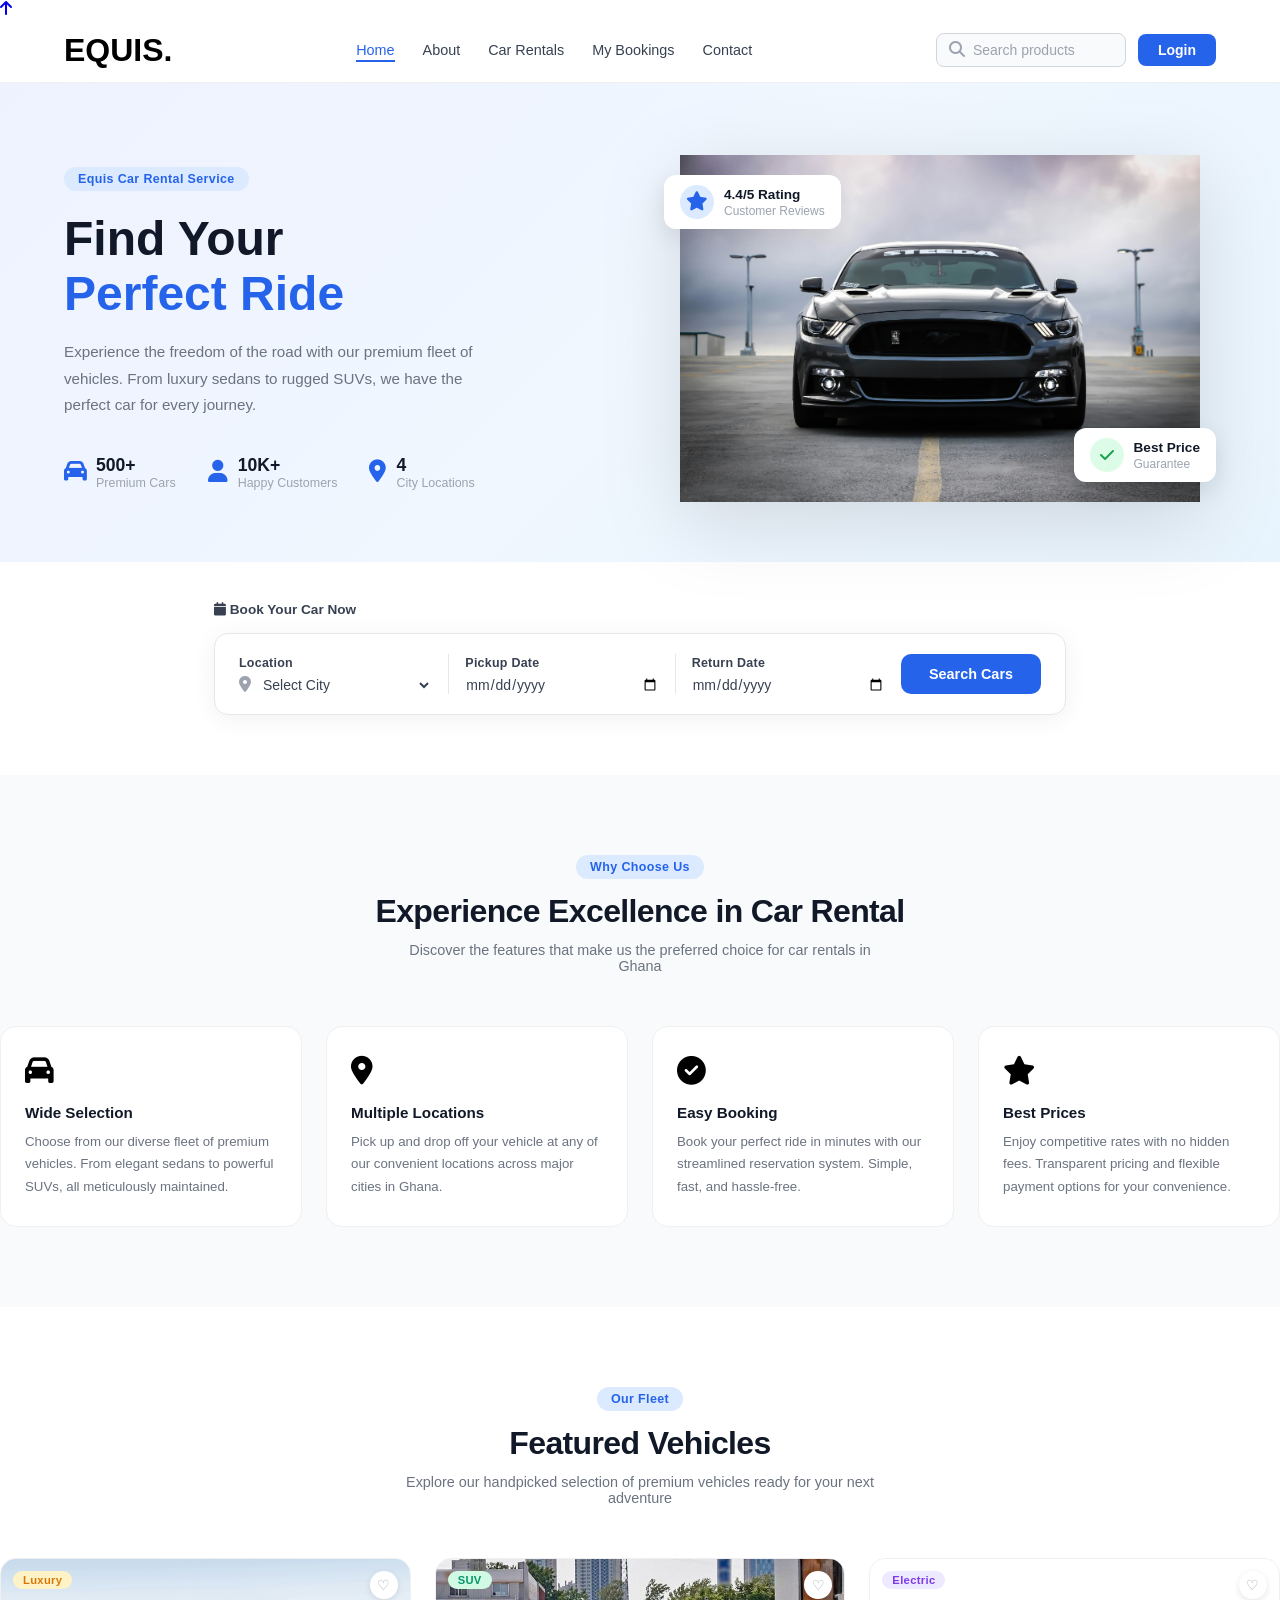
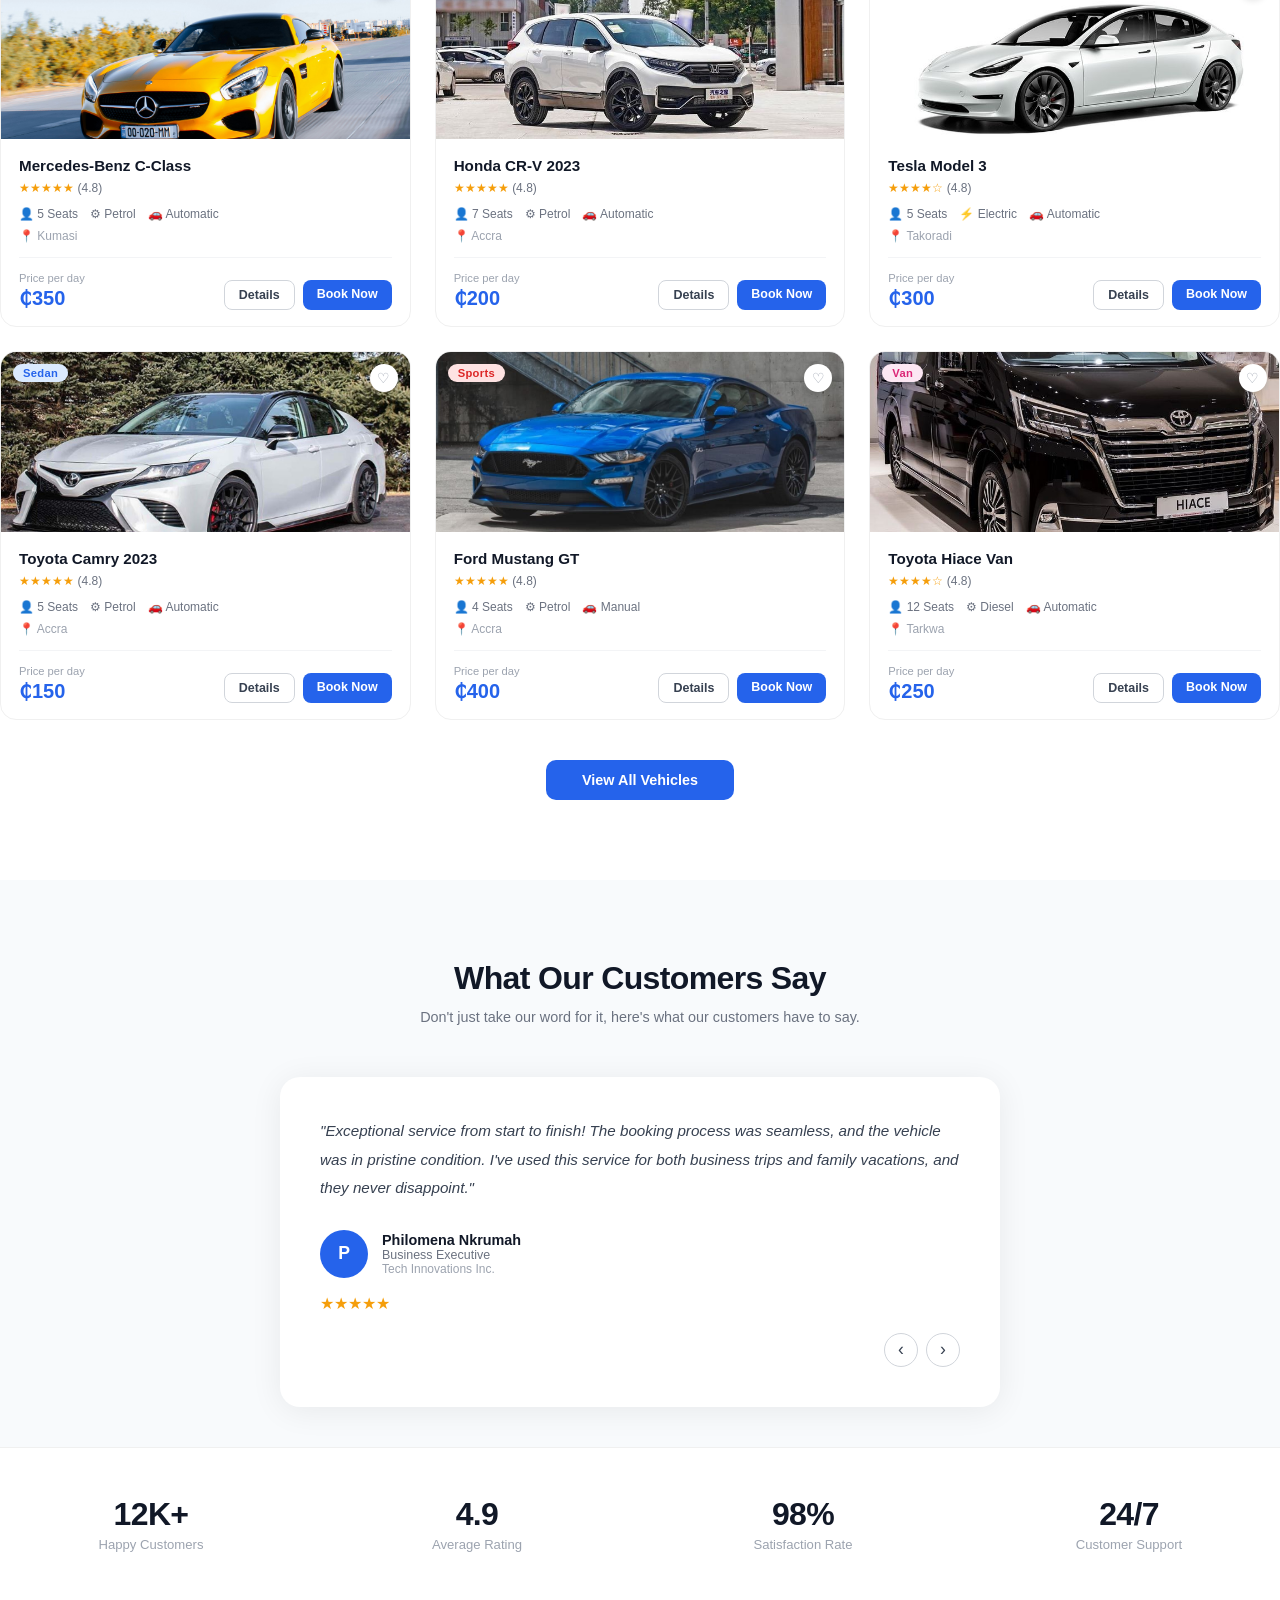
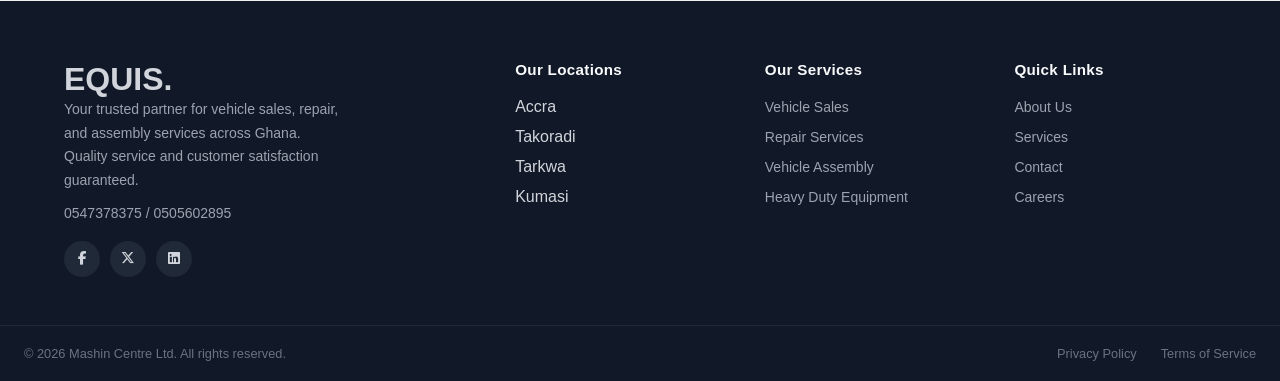
==== index.html @ eef2d934 "added some files" ====
<!doctype html>

<html lang="en">
  <head>
    <meta charset="UTF-8" />

    <meta name="viewport" content="width=device-width, initial-scale=1.0" />

    <title>EQUIS</title>

    <link rel="stylesheet" href="css/style.css" />
     <link rel="stylesheet" href="https://cdnjs.cloudflare.com/ajax/libs/font-awesome/6.5.0/css/all.min.css"/>
  </head>
  <body id="top">
     
    <div class="top-arrow">
        <a href="#top"><i class="fa-solid fa-arrow-up"></i></a>
    </div>

   <!---------Header----------------->
<header>
  <div class="container">
    <div class="navbar">

      <div class="logo">
        <h1>EQUIS.</h1>
      </div>

      <nav>
        <ul>
          <li><a href="index.html" class="active">Home</a></li>
          <li><a href="about.html">About</a></li>
          <li><a href="rentals.html">Car Rentals</a></li>
          <li><a href="booking.html">My Bookings</a></li>
          <li><a href="contact.html">Contact</a></li>
        </ul>
      </nav>

      <div class="header-actions">
        <div class="search-box">
          <span class="search-icon"><i class="fa-solid fa-magnifying-glass"></i></span>
          <input type="text" placeholder="Search products" />
        </div>
        <a href="#" class="btn-login">Login</a>
      </div>

    </div>
  </div>
</header>
<!-----------------End of header--------------------->

<!---------Main ----------------->
<main>
  <section class="hero">
    <div class="hero-container">

      
      <div class="hero-content">

        <span class="hero-label">Equis Car Rental Service</span>

        <h1 class="hero-title">
          Find Your <br />
          <span class="hero-title-blue">Perfect Ride</span>
        </h1>

        <p class="hero-desc">
          Experience the freedom of the road with our premium fleet of
          vehicles. From luxury sedans to rugged SUVs, we have the perfect
          car for every journey.
        </p>

        
        <div class="hero-stats">
          <div class="stat-item">
            <span class="stat-icon"><i class="fa-solid fa-car"></i></span>
            <div>
              <p class="stat-number">500+</p>
              <p class="stat-label">Premium Cars</p>
            </div>
          </div>
          <div class="stat-item">
            <span class="stat-icon"><i class="fa-solid fa-user"></i></span>
            <div>
              <p class="stat-number">10K+</p>
              <p class="stat-label">Happy Customers</p>
            </div>
          </div>
          <div class="stat-item">
            <span class="stat-icon"><i class="fa-solid fa-location-dot"></i></span>
            <div>
              <p class="stat-number">4</p>
              <p class="stat-label">City Locations</p>
            </div>
          </div>
        </div>

      </div>

      
      <div class="hero-image-wrap">

        <div class="hero-badge badge-rating">
          <span class="badge-star"><i class="fa-solid fa-star"></i></span>
          <div>
            <p class="badge-title">4.4/5 Rating</p>
            <p class="badge-sub">Customer Reviews</p>
          </div>
        </div>

        <img src="images/joey-banks-YApiWyp0lqo-unsplash.jpg" alt="Premium Rental Car" class="hero-car-img" />

        <div class="hero-badge badge-price">
          <span class="badge-check"><i class="fa-solid fa-check"></i></span>
          <div>
            <p class="badge-title">Best Price</p>
            <p class="badge-sub">Guarantee</p>
          </div>
        </div>

      </div>

    </div>
  </section>

  
  <section class="booking-section">
    <div class="booking-container">
      <p class="booking-label"><i class="fa-solid fa-calendar"></i> Book Your Car Now</p>
      <div class="booking-form">

        <div class="form-group">
          <label for="location">Location</label>
          <div class="input-wrap">
            <span class="input-icon"><i class="fa-solid fa-location-dot"></i></span>
            <select id="location">
              <option value="">Select City</option>
              <option value="accra">Accra</option>
              <option value="kumasi">Kumasi</option>
              <option value="takoradi">Takoradi</option>
              <option value="tarkwa">Tarkwa</option>
            </select>
          </div>
        </div>

        <div class="form-divider"></div>

        <div class="form-group">
          <label for="pickup">Pickup Date</label>
          <div class="input-wrap">
            <input type="date" id="pickup" />
          </div>
        </div>

        <div class="form-divider"></div>

        <div class="form-group">
          <label for="return">Return Date</label>
          <div class="input-wrap">
            <input type="date" id="return" />
          </div>
        </div>

        <button class="btn-search">Search Cars</button>

      </div>
    </div>
  </section>
</main>
<!---------End of Main Section----------------->


    <!--------- WHY CHOOSE US ----------->
    <section class="features-section">
      <div class="container">
        <div class="section-header">
          <span class="section-tag">Why Choose Us</span>
          <h2>Experience Excellence in <span class="blue">Car Rental</span></h2>
          <p>Discover the features that make us the preferred choice for car rentals in Ghana</p>
        </div>
 
        <div class="features-grid">
          <div class="feature-card">
            <div class="feature-icon"><i class="fa-solid fa-car"></i></div>
            <h4>Wide Selection</h4>
            <p>Choose from our diverse fleet of premium vehicles. From elegant sedans to powerful SUVs, all meticulously maintained.</p>
          </div>
          <div class="feature-card">
            <div class="feature-icon"><i class="fa-solid fa-location-dot"></i></div>
            <h4>Multiple Locations</h4>
            <p>Pick up and drop off your vehicle at any of our convenient locations across major cities in Ghana.</p>
          </div>
          <div class="feature-card">
            <div class="feature-icon"><i class="fa-solid fa-circle-check"></i></div>
            <h4>Easy Booking</h4>
            <p>Book your perfect ride in minutes with our streamlined reservation system. Simple, fast, and hassle-free.</p>
          </div>
          <div class="feature-card">
            <div class="feature-icon"><i class="fa-solid fa-star"></i></div>
            <h4>Best Prices</h4>
            <p>Enjoy competitive rates with no hidden fees. Transparent pricing and flexible payment options for your convenience.</p>
          </div>
        </div>
      </div>
    </section>
 
    <!-- ======= FEATURED VEHICLES ======= -->
    <section class="vehicles-section">
      <div class="container">
        <div class="section-header">
          <span class="section-tag">Our Fleet</span>
          <h2>Featured <span class="blue">Vehicles</span></h2>
          <p>Explore our handpicked selection of premium vehicles ready for your next adventure</p>
        </div>
 
        <div class="vehicles-grid">
 
          
          <div class="vehicle-card">
            <div class="vehicle-img-wrap">
              <span class="v-tag luxury">Luxury</span>
              <span class="v-fav">&#9825;</span>
              <img src="images/car1.jpg" alt="Mercedes-Benz C-Class" />
            </div>
            <div class="vehicle-info">
              <h4>Mercedes-Benz C-Class</h4>
              <div class="v-rating">&#9733;&#9733;&#9733;&#9733;&#9733; <span>(4.8)</span></div>
              <div class="v-specs">
                <span>&#128100; 5 Seats</span>
                <span>&#9881; Petrol</span>
                <span>&#128663; Automatic</span>
              </div>
              <p class="v-location">&#128205; Kumasi</p>
              <div class="v-footer">
                <div>
                  <p class="v-price-label">Price per day</p>
                  <p class="v-price">&#8373;350</p>
                </div>
                <div class="v-actions">
                  <a href="#" class="btn-details">Details</a>
                  <a href="#" class="btn-book">Book Now</a>
                </div>
              </div>
            </div>
          </div>
 
          
          <div class="vehicle-card">
            <div class="vehicle-img-wrap">
              <span class="v-tag suv">SUV</span>
              <span class="v-fav">&#9825;</span>
              <img src="images/car5.jpg" alt="Honda CR-V 2023" />
            </div>
            <div class="vehicle-info">
              <h4>Honda CR-V 2023</h4>
              <div class="v-rating">&#9733;&#9733;&#9733;&#9733;&#9733; <span>(4.8)</span></div>
              <div class="v-specs">
                <span>&#128100; 7 Seats</span>
                <span>&#9881; Petrol</span>
                <span>&#128663; Automatic</span>
              </div>
              <p class="v-location">&#128205; Accra</p>
              <div class="v-footer">
                <div>
                  <p class="v-price-label">Price per day</p>
                  <p class="v-price">&#8373;200</p>
                </div>
                <div class="v-actions">
                  <a href="#" class="btn-details">Details</a>
                  <a href="#" class="btn-book">Book Now</a>
                </div>
              </div>
            </div>
          </div>
 
          
          <div class="vehicle-card">
            <div class="vehicle-img-wrap">
              <span class="v-tag electric">Electric</span>
              <span class="v-fav">&#9825;</span>
              <img src="images/car6.jpg" alt="Tesla Model 3" />
            </div>
            <div class="vehicle-info">
              <h4>Tesla Model 3</h4>
              <div class="v-rating">&#9733;&#9733;&#9733;&#9733;&#9734; <span>(4.8)</span></div>
              <div class="v-specs">
                <span>&#128100; 5 Seats</span>
                <span>&#9889; Electric</span>
                <span>&#128663; Automatic</span>
              </div>
              <p class="v-location">&#128205; Takoradi</p>
              <div class="v-footer">
                <div>
                  <p class="v-price-label">Price per day</p>
                  <p class="v-price">&#8373;300</p>
                </div>
                <div class="v-actions">
                  <a href="#" class="btn-details">Details</a>
                  <a href="#" class="btn-book">Book Now</a>
                </div>
              </div>
            </div>
          </div>
 
          
          <div class="vehicle-card">
            <div class="vehicle-img-wrap">
              <span class="v-tag sedan">Sedan</span>
              <span class="v-fav">&#9825;</span>
              <img src="images/car7.jpg" alt="Toyota Camry 2023" />
            </div>
            <div class="vehicle-info">
              <h4>Toyota Camry 2023</h4>
              <div class="v-rating">&#9733;&#9733;&#9733;&#9733;&#9733; <span>(4.8)</span></div>
              <div class="v-specs">
                <span>&#128100; 5 Seats</span>
                <span>&#9881; Petrol</span>
                <span>&#128663; Automatic</span>
              </div>
              <p class="v-location">&#128205; Accra</p>
              <div class="v-footer">
                <div>
                  <p class="v-price-label">Price per day</p>
                  <p class="v-price">&#8373;150</p>
                </div>
                <div class="v-actions">
                  <a href="#" class="btn-details">Details</a>
                  <a href="#" class="btn-book">Book Now</a>
                </div>
              </div>
            </div>
          </div>
 
          
          <div class="vehicle-card">
            <div class="vehicle-img-wrap">
              <span class="v-tag sports">Sports</span>
              <span class="v-fav">&#9825;</span>
              <img src="images/car8.jpg" alt="Ford Mustang GT" />
            </div>
            <div class="vehicle-info">
              <h4>Ford Mustang GT</h4>
              <div class="v-rating">&#9733;&#9733;&#9733;&#9733;&#9733; <span>(4.8)</span></div>
              <div class="v-specs">
                <span>&#128100; 4 Seats</span>
                <span>&#9881; Petrol</span>
                <span>&#128663; Manual</span>
              </div>
              <p class="v-location">&#128205; Accra</p>
              <div class="v-footer">
                <div>
                  <p class="v-price-label">Price per day</p>
                  <p class="v-price">&#8373;400</p>
                </div>
                <div class="v-actions">
                  <a href="#" class="btn-details">Details</a>
                  <a href="#" class="btn-book">Book Now</a>
                </div>
              </div>
            </div>
          </div>
 
          
          <div class="vehicle-card">
            <div class="vehicle-img-wrap">
              <span class="v-tag van">Van</span>
              <span class="v-fav">&#9825;</span>
              <img src="images/car9.jpg" alt="Toyota Hiace Van" />
            </div>
            <div class="vehicle-info">
              <h4>Toyota Hiace Van</h4>
              <div class="v-rating">&#9733;&#9733;&#9733;&#9733;&#9734; <span>(4.8)</span></div>
              <div class="v-specs">
                <span>&#128100; 12 Seats</span>
                <span>&#9881; Diesel</span>
                <span>&#128663; Automatic</span>
              </div>
              <p class="v-location">&#128205; Tarkwa</p>
              <div class="v-footer">
                <div>
                  <p class="v-price-label">Price per day</p>
                  <p class="v-price">&#8373;250</p>
                </div>
                <div class="v-actions">
                  <a href="#" class="btn-details">Details</a>
                  <a href="#" class="btn-book">Book Now</a>
                </div>
              </div>
            </div>
          </div>
 
        </div>
 
        <div class="view-all-wrap">
          <a href="#" class="btn-view-all">View All Vehicles</a>
        </div>
      </div>
    </section>
 
    <!-- ======= TESTIMONIALS ======= -->
    <section class="testimonials-section">
      <div class="container">
        <div class="section-header">
          <h2>What Our Customers Say</h2>
          <p>Don't just take our word for it, here's what our customers have to say.</p>
        </div>
 
        <div class="testimonial-card">
          <p class="testimonial-text">
            "Exceptional service from start to finish! The booking process was seamless, and
            the vehicle was in pristine condition. I've used this service for both business trips
            and family vacations, and they never disappoint."
          </p>
          <div class="testimonial-author">
            <div class="author-avatar">P</div>
            <div>
              <p class="author-name">Philomena Nkrumah</p>
              <p class="author-role">Business Executive</p>
              <p class="author-company">Tech Innovations Inc.</p>
            </div>
          </div>
          <div class="testimonial-stars">&#9733;&#9733;&#9733;&#9733;&#9733;</div>
          <div class="testimonial-nav">
            <button class="nav-btn">&lsaquo;</button>
            <button class="nav-btn">&rsaquo;</button>
          </div>
        </div>
      </div>
    </section>
 
    <!-- ======= STATS BAR ======= -->
    <section class="stats-bar">
      <div class="container">
        <div class="stats-grid">
          <div class="stats-item">
            <p class="stats-num">12K+</p>
            <p class="stats-lbl">Happy Customers</p>
          </div>
          <div class="stats-item">
            <p class="stats-num">4.9</p>
            <p class="stats-lbl">Average Rating</p>
          </div>
          <div class="stats-item">
            <p class="stats-num">98%</p>
            <p class="stats-lbl">Satisfaction Rate</p>
          </div>
          <div class="stats-item">
            <p class="stats-num">24/7</p>
            <p class="stats-lbl">Customer Support</p>
          </div>
        </div>
      </div>
    </section>

 <!---------Footer----------------->
    <footer>
      <div class="footer-container">

        <div class="footer-brand">
          <div class="footer-logo">
            <h1>EQUIS.</h1>
          </div>
          <p class="footer-desc">
            Your trusted partner for vehicle sales, repair, and assembly services across Ghana. Quality service and customer satisfaction guaranteed.
          </p>
          <p class="footer-phone">0547378375 / 0505602895</p>
          <div class="footer-socials">
            <a href="www.facebook.com" class="social-link"><i class="fa-brands fa-facebook-f"></i></a>
            <a href="www.twitter.com" class="social-link"><i class="fa-brands fa-x-twitter"></i></a>
            <a href="www.LinkedIn.com" class="social-link"><i class="fa-brands fa-linkedin"></i></a>
          </div>
        </div>

        <div class="footer-col">
          <h4>Our Locations</h4>
          <ul>
            <li>Accra</li>
            <li>Takoradi</li>
            <li>Tarkwa</li>
            <li>Kumasi</li>
          </ul>
        </div>

        <div class="footer-col">
          <h4>Our Services</h4>
          <ul>
            <li><a href="#">Vehicle Sales</a></li>
            <li><a href="#">Repair Services</a></li>
            <li><a href="#">Vehicle Assembly</a></li>
            <li><a href="#">Heavy Duty Equipment</a></li>
          </ul>
        </div>

        <div class="footer-col">
          <h4>Quick Links</h4>
          <ul>
            <li><a href="about.html">About Us</a></li>
            <li><a href="booking.html">Services</a></li>
            <li><a href="contact.html">Contact</a></li>
            <li><a href="about.html">Careers</a></li>
          </ul>
        </div>

      </div>

      <div class="footer-bottom">
        <p>&copy; 2026 Mashin Centre Ltd. All rights reserved.</p>
        <div class="footer-bottom-links">
          <a href="#">Privacy Policy</a>
          <a href="#">Terms of Service</a>
        </div>
      </div>
    </footer>
    <!---------End of Footer----------------->

    <script src="js/script.js"></script>
  </body>
</html>
---- css/style.css ----
@import url('https://fonts.googleapis.com/css2?family=Arvo:ital,wght@0,400;0,700;1,400;1,700&family=Inter:ital,opsz,wght@0,14..32,100..900;1,14..32,100..900&family=Montserrat:ital,wght@0,100..900;1,100..900&family=Poppins:ital,wght@0,100;0,200;0,300;0,400;0,500;0,600;0,700;0,800;0,900;1,100;1,200;1,300;1,400;1,500;1,600;1,700;1,800;1,900&display=swap');



*{
    margin: 0;
    padding:0;
    box-sizing: border-box;
    text-decoration:none;
    font-family: sans-serif;
}
/* ---- HEADER ----- */
header {
  background-color: #ffffff;
  border-bottom: 1px solid #f0f0f0;
  position: sticky;
  top: 0;
  z-index: 1000;
}

header .container {
  max-width: 1200px;
  margin: 0 auto;
  padding: 0 24px;
}

.navbar {
  display: flex;
  align-items: center;
  justify-content: space-between;
  height: 64px;
  gap: 32px;
}

.logo-img {
  height: 40px;
  width: auto;
  display: block;
}


nav ul {
  list-style: none;
  display: flex;
  align-items: center;
  gap: 28px;
  margin: 0;
  padding: 0;
}

nav ul li a {
  text-decoration: none;
  color: #374151;
  font-size: 0.9rem;
  font-weight: 500;
  transition: color 0.2s ease;
  white-space: nowrap;
}

nav ul li a:hover {
  color: #2563eb;
}

nav ul li a.active {
  color: #2563eb;
  border-bottom: 2px solid #2563eb;
  padding-bottom: 2px;
}


.header-actions {
  display: flex;
  align-items: center;
  gap: 12px;
  flex-shrink: 0;
}


.search-box {
  display: flex;
  align-items: center;
  gap: 8px;
  border: 1px solid #d1d5db;
  border-radius: 8px;
  padding: 7px 12px;
  background: #f9fafb;
  color: #9ca3af;
}

.search-box input {
  border: none;
  outline: none;
  background: transparent;
  font-size: 0.875rem;
  color: #374151;
  width: 140px;
}

.search-box input::placeholder {
  color: #9ca3af;
}


.btn-login {
  background-color: #2563eb;
  color: #ffffff;
  text-decoration: none;
  padding: 8px 20px;
  border-radius: 8px;
  font-size: 0.875rem;
  font-weight: 600;
  transition: background-color 0.2s ease;
  white-space: nowrap;
}

.btn-login:hover {
  background-color: #1d4ed8;
}
/* ----------MAIN STYLES-------- */



.hero {
  background: linear-gradient(135deg, #eef2ff 0%, #f0f7ff 50%, #e8f4fd 100%);
  padding: 72px 0 60px;
}

.hero-container {
  max-width: 1200px;
  margin: 0 auto;
  padding: 0 24px;
  display: grid;
  grid-template-columns: 1fr 1fr;
  align-items: center;
  gap: 48px;
}


.hero-label {
  display: inline-block;
  background-color: #dbeafe;
  color: #2563eb;
  font-size: 0.78rem;
  font-weight: 600;
  padding: 5px 14px;
  border-radius: 20px;
  margin-bottom: 20px;
  letter-spacing: 0.03em;
}

.hero-title {
  font-size: 3rem;
  font-weight: 800;
  color: #111827;
  line-height: 1.15;
  margin-bottom: 18px;
}

.hero-title-blue {
  color: #2563eb;
}

.hero-desc {
  font-size: 0.95rem;
  color: #6b7280;
  line-height: 1.75;
  max-width: 420px;
  margin-bottom: 36px;
}


.hero-stats {
  display: flex;
  gap: 32px;
  flex-wrap: wrap;
}

.stat-item {
  display: flex;
  align-items: center;
  gap: 10px;
}

.stat-icon {
  font-size: 1.4rem;
  color: #2563eb;
}

.stat-number {
  font-size: 1.1rem;
  font-weight: 700;
  color: #111827;
  line-height: 1.2;
}

.stat-label {
  font-size: 0.78rem;
  color: #9ca3af;
}


.hero-image-wrap {
  position: relative;
  display: flex;
  align-items: center;
  justify-content: center;
}

.hero-car-img {
  width: 100%;
  max-width: 520px;
  object-fit: contain;
  position: relative;
  z-index: 1;
  filter: drop-shadow(0 20px 40px rgba(0, 0, 0, 0.12));
}


.hero-badge {
  position: absolute;
  background: #ffffff;
  border-radius: 12px;
  padding: 10px 16px;
  display: flex;
  align-items: center;
  gap: 10px;
  box-shadow: 0 8px 24px rgba(0, 0, 0, 0.1);
  z-index: 2;
}

.badge-rating {
  top: 20px;
  left: 0;
}

.badge-price {
  bottom: 20px;
  right: 0;
}

.badge-star {
  font-size: 1.2rem;
  color: #2563eb;
  background: #dbeafe;
  width: 34px;
  height: 34px;
  border-radius: 50%;
  display: flex;
  align-items: center;
  justify-content: center;
}

.badge-check {
  font-size: 1rem;
  color: #16a34a;
  background: #dcfce7;
  width: 34px;
  height: 34px;
  border-radius: 50%;
  display: flex;
  align-items: center;
  justify-content: center;
  font-weight: 700;
}

.badge-title {
  font-size: 0.85rem;
  font-weight: 700;
  color: #111827;
  line-height: 1.3;
}

.badge-sub {
  font-size: 0.75rem;
  color: #9ca3af;
}

/* ===========================
   BOOKING FORM SECTION
   =========================== */

.booking-section {
  background: #ffffff;
  padding: 0 0 60px;
}

.booking-container {
  max-width: 900px;
  margin: 0 auto;
  padding: 0 24px;
}

.booking-label {
  font-size: 0.85rem;
  font-weight: 600;
  color: #374151;
  margin-bottom: 16px;
  padding-top: 40px;
}

.booking-form {
  display: flex;
  align-items: flex-end;
  gap: 0;
  background: #ffffff;
  border: 1px solid #e5e7eb;
  border-radius: 14px;
  padding: 20px 24px;
  box-shadow: 0 4px 24px rgba(0, 0, 0, 0.06);
  flex-wrap: wrap;
}

.form-group {
  flex: 1;
  min-width: 160px;
  display: flex;
  flex-direction: column;
  gap: 6px;
}

.form-group label {
  font-size: 0.78rem;
  font-weight: 600;
  color: #374151;
  letter-spacing: 0.02em;
}

.input-wrap {
  display: flex;
  align-items: center;
  gap: 8px;
}

.input-icon {
  font-size: 1rem;
  color: #9ca3af;
}

.input-wrap select,
.input-wrap input[type="date"] {
  border: none;
  outline: none;
  font-size: 0.875rem;
  color: #374151;
  background: transparent;
  width: 100%;
  cursor: pointer;
}

.input-wrap select option {
  color: #374151;
}


.form-divider {
  width: 1px;
  height: 40px;
  background-color: #e5e7eb;
  margin: 0 16px;
  align-self: center;
}


.btn-search {
  background-color: #2563eb;
  color: #ffffff;
  border: none;
  padding: 12px 28px;
  border-radius: 10px;
  font-size: 0.9rem;
  font-weight: 600;
  cursor: pointer;
  white-space: nowrap;
  margin-left: 16px;
  transition: background-color 0.2s ease, transform 0.1s ease;
}

.btn-search:hover {
  background-color: #1d4ed8;
  transform: translateY(-1px);
}

.btn-search:active {
  transform: translateY(0);
}

 
/* ===========================
   WHY CHOOSE US / FEATURES
   =========================== */
.features-section {
  background: #f8fafc;
  padding: 80px 0;
}
 
.section-header {
  text-align: center;
  margin-bottom: 52px;
}
 
.section-tag {
  display: inline-block;
  background: #dbeafe;
  color: #2563eb;
  font-size: 0.78rem;
  font-weight: 600;
  padding: 5px 14px;
  border-radius: 20px;
  margin-bottom: 14px;
  letter-spacing: 0.03em;
}
 
.section-header h2 {
  font-size: 2rem;
  font-weight: 800;
  color: #111827;
  margin-bottom: 12px;
  letter-spacing: -0.02em;
}
 
.section-header p {
  font-size: 0.9rem;
  color: #6b7280;
  max-width: 480px;
  margin: 0 auto;
}
 
.features-grid {
  display: grid;
  grid-template-columns: repeat(4, 1fr);
  gap: 24px;
}
 
.feature-card {
  background: #ffffff;
  border-radius: 16px;
  padding: 28px 24px;
  border: 1px solid #f0f0f0;
  transition: box-shadow 0.2s, transform 0.2s;
}
 
.feature-card:hover {
  box-shadow: 0 8px 32px rgba(37,99,235,0.08);
  transform: translateY(-4px);
}
 
.feature-icon {
  font-size: 1.8rem;
  margin-bottom: 16px;
}
 
.feature-card h4 {
  font-size: 0.95rem;
  font-weight: 700;
  color: #111827;
  margin-bottom: 10px;
}
 
.feature-card p {
  font-size: 0.83rem;
  color: #6b7280;
  line-height: 1.7;
}
 
/* ===========================
   FEATURED VEHICLES
   =========================== */
.vehicles-section {
  background: #ffffff;
  padding: 80px 0;
}
 
.vehicles-grid {
  display: grid;
  grid-template-columns: repeat(3, 1fr);
  gap: 24px;
  margin-bottom: 40px;
}
 
.vehicle-card {
  background: #ffffff;
  border-radius: 16px;
  border: 1px solid #f0f0f0;
  overflow: hidden;
  transition: box-shadow 0.2s, transform 0.2s;
}
 
.vehicle-card:hover {
  box-shadow: 0 12px 40px rgba(0,0,0,0.09);
  transform: translateY(-4px);
}
 
.vehicle-img-wrap {
  position: relative;
  background: #f8fafc;
  height: 180px;
  overflow: hidden;
  display: flex;
  align-items: center;
  justify-content: center;
}
 
.vehicle-img-wrap img {
  width: 100%;
  height: 100%;
  object-fit: cover;
  transition: transform 0.3s;
}
 
.vehicle-card:hover .vehicle-img-wrap img {
  transform: scale(1.05);
}
 
/* Vehicle type tags */
.v-tag {
  position: absolute;
  top: 12px;
  left: 12px;
  font-size: 0.7rem;
  font-weight: 700;
  padding: 3px 10px;
  border-radius: 20px;
  text-transform: capitalize;
  letter-spacing: 0.03em;
  z-index: 1;
}
 
.v-tag.luxury  { background: #fef3c7; color: #d97706; }
.v-tag.suv     { background: #d1fae5; color: #059669; }
.v-tag.electric{ background: #ede9fe; color: #7c3aed; }
.v-tag.sedan   { background: #dbeafe; color: #2563eb; }
.v-tag.sports  { background: #fee2e2; color: #dc2626; }
.v-tag.van     { background: #fce7f3; color: #db2777; }
 
.v-fav {
  position: absolute;
  top: 12px;
  right: 12px;
  width: 28px;
  height: 28px;
  background: #ffffff;
  border-radius: 50%;
  display: flex;
  align-items: center;
  justify-content: center;
  font-size: 0.85rem;
  color: #9ca3af;
  cursor: pointer;
  z-index: 1;
  box-shadow: 0 2px 6px rgba(0,0,0,0.1);
  transition: color 0.2s;
}
 
.v-fav:hover {
  color: #ef4444;
}
 
/* Vehicle info */
.vehicle-info {
  padding: 18px 18px 16px;
}
 
.vehicle-info h4 {
  font-size: 0.95rem;
  font-weight: 700;
  color: #111827;
  margin-bottom: 6px;
}
 
.v-rating {
  font-size: 0.78rem;
  color: #f59e0b;
  margin-bottom: 12px;
}
 
.v-rating span {
  color: #6b7280;
  font-size: 0.75rem;
}
 
.v-specs {
  display: flex;
  gap: 12px;
  flex-wrap: wrap;
  margin-bottom: 8px;
}
 
.v-specs span {
  font-size: 0.75rem;
  color: #6b7280;
}
 
.v-location {
  font-size: 0.75rem;
  color: #9ca3af;
  margin-bottom: 14px;
}
 
.v-footer {
  display: flex;
  align-items: flex-end;
  justify-content: space-between;
  border-top: 1px solid #f3f4f6;
  padding-top: 14px;
}
 
.v-price-label {
  font-size: 0.7rem;
  color: #9ca3af;
  margin-bottom: 2px;
}
 
.v-price {
  font-size: 1.25rem;
  font-weight: 800;
  color: #2563eb;
}
 
.v-actions {
  display: flex;
  gap: 8px;
}
 
.btn-details {
  padding: 7px 14px;
  border: 1.5px solid #d1d5db;
  border-radius: 8px;
  font-size: 0.78rem;
  font-weight: 600;
  color: #374151;
  background: transparent;
  transition: border-color 0.2s, color 0.2s;
  white-space: nowrap;
}
 
.btn-details:hover {
  border-color: #2563eb;
  color: #2563eb;
}
 
.btn-book {
  padding: 7px 14px;
  background: #2563eb;
  border-radius: 8px;
  font-size: 0.78rem;
  font-weight: 600;
  color: #ffffff;
  transition: background-color 0.2s;
  white-space: nowrap;
}
 
.btn-book:hover {
  background-color: #1d4ed8;
}
 
/* View All */
.view-all-wrap {
  text-align: center;
}
 
.btn-view-all {
  display: inline-block;
  background: #2563eb;
  color: #ffffff;
  padding: 12px 36px;
  border-radius: 10px;
  font-size: 0.9rem;
  font-weight: 600;
  transition: background-color 0.2s, transform 0.1s;
}
 
.btn-view-all:hover {
  background-color: #1d4ed8;
  transform: translateY(-1px);
}
 
/* ----------TESTIMONIALS--------- */
.testimonials-section {
  background: #f8fafc;
  padding: 80px 0 40px;
}
 
.testimonial-card {
  max-width: 720px;
  margin: 0 auto;
  background: #ffffff;
  border-radius: 20px;
  padding: 40px;
  box-shadow: 0 4px 32px rgba(0,0,0,0.07);
  position: relative;
}
 
.testimonial-text {
  font-size: 0.95rem;
  color: #374151;
  line-height: 1.85;
  font-style: italic;
  margin-bottom: 28px;
}
 
.testimonial-author {
  display: flex;
  align-items: center;
  gap: 14px;
  margin-bottom: 16px;
}
 
.author-avatar {
  width: 48px;
  height: 48px;
  border-radius: 50%;
  background: #2563eb;
  color: #ffffff;
  font-size: 1.1rem;
  font-weight: 700;
  display: flex;
  align-items: center;
  justify-content: center;
  flex-shrink: 0;
}
 
.author-name {
  font-size: 0.9rem;
  font-weight: 700;
  color: #111827;
}
 
.author-role {
  font-size: 0.78rem;
  color: #6b7280;
}
 
.author-company {
  font-size: 0.75rem;
  color: #9ca3af;
}
 
.testimonial-stars {
  color: #f59e0b;
  font-size: 1rem;
  margin-bottom: 20px;
}
 
.testimonial-nav {
  display: flex;
  gap: 8px;
  justify-content: flex-end;
}
 
.nav-btn {
  width: 34px;
  height: 34px;
  border-radius: 50%;
  border: 1.5px solid #d1d5db;
  background: transparent;
  font-size: 1.1rem;
  cursor: pointer;
  color: #374151;
  display: flex;
  align-items: center;
  justify-content: center;
  transition: border-color 0.2s, background 0.2s;
}
 
.nav-btn:hover {
  border-color: #2563eb;
  background: #2563eb;
  color: #ffffff;
}
 
/* ----------STATS STYLES--------- */
.stats-bar {
  background: #ffffff;
  padding: 48px 0;
  border-top: 1px solid #f0f0f0;
  border-bottom: 1px solid #f0f0f0;
}
 
.stats-grid {
  display: grid;
  grid-template-columns: repeat(4, 1fr);
  gap: 24px;
  text-align: center;
}
 
.stats-num {
  font-size: 2rem;
  font-weight: 800;
  color: #111827;
  letter-spacing: -0.02em;
  margin-bottom: 4px;
}
 
.stats-lbl {
  font-size: 0.82rem;
  color: #9ca3af;
}




/* -------------FOOTER STYLES------------ */

footer {
  background-color: #111827;
  color: #d1d5db;
  padding-top: 60px;
}


.footer-container {
  max-width: 1200px;
  margin: 0 auto;
  padding: 0 24px 48px;
  display: grid;
  grid-template-columns: 2fr 1fr 1fr 1fr;
  gap: 48px;
}

.footer-logo-img {
  height: 40px;
  width: auto;
  margin-bottom: 16px;
  /* If logo is dark, make it visible on dark bg */
  filter: brightness(0) invert(1);
}

.footer-desc {
  font-size: 0.875rem;
  line-height: 1.7;
  color: #9ca3af;
  margin-bottom: 12px;
  max-width: 280px;
}

.footer-phone {
  font-size: 0.875rem;
  color: #9ca3af;
  margin-bottom: 20px;
}


.footer-socials {
  display: flex;
  gap: 10px;
}

.social-link {
  display: inline-flex;
  align-items: center;
  justify-content: center;
  width: 36px;
  height: 36px;
  border-radius: 50%;
  background-color: #1f2937;
  color: #d1d5db;
  text-decoration: none;
  font-size: 0.85rem;
  font-weight: 600;
  transition: background-color 0.2s ease, color 0.2s ease;
}

.social-link:hover {
  background-color: #2563eb;
  color: #ffffff;
}


.footer-col h4 {
  font-size: 0.95rem;
  font-weight: 600;
  color: #f9fafb;
  margin-bottom: 20px;
  letter-spacing: 0.02em;
}

.footer-col ul {
  list-style: none;
  padding: 0;
  margin: 0;
  display: flex;
  flex-direction: column;
  gap: 12px;
}

.footer-col ul li a {
  text-decoration: none;
  color: #9ca3af;
  font-size: 0.875rem;
  transition: color 0.2s ease;
}

.footer-col ul li a:hover {
  color: #2563eb;
}


.footer-bottom {
  border-top: 1px solid #1f2937;
  max-width: 100%;
  padding: 20px 24px;
  display: flex;
  align-items: center;
  justify-content: space-between;
}

.footer-bottom p {
  font-size: 0.8rem;
  color: #6b7280;
  margin: 0;
}

.footer-bottom-links {
  display: flex;
  gap: 24px;
}

.footer-bottom-links a {
  text-decoration: none;
  color: #6b7280;
  font-size: 0.8rem;
  transition: color 0.2s ease;
}

.footer-bottom-links a:hover {
  color: #2563eb;
}
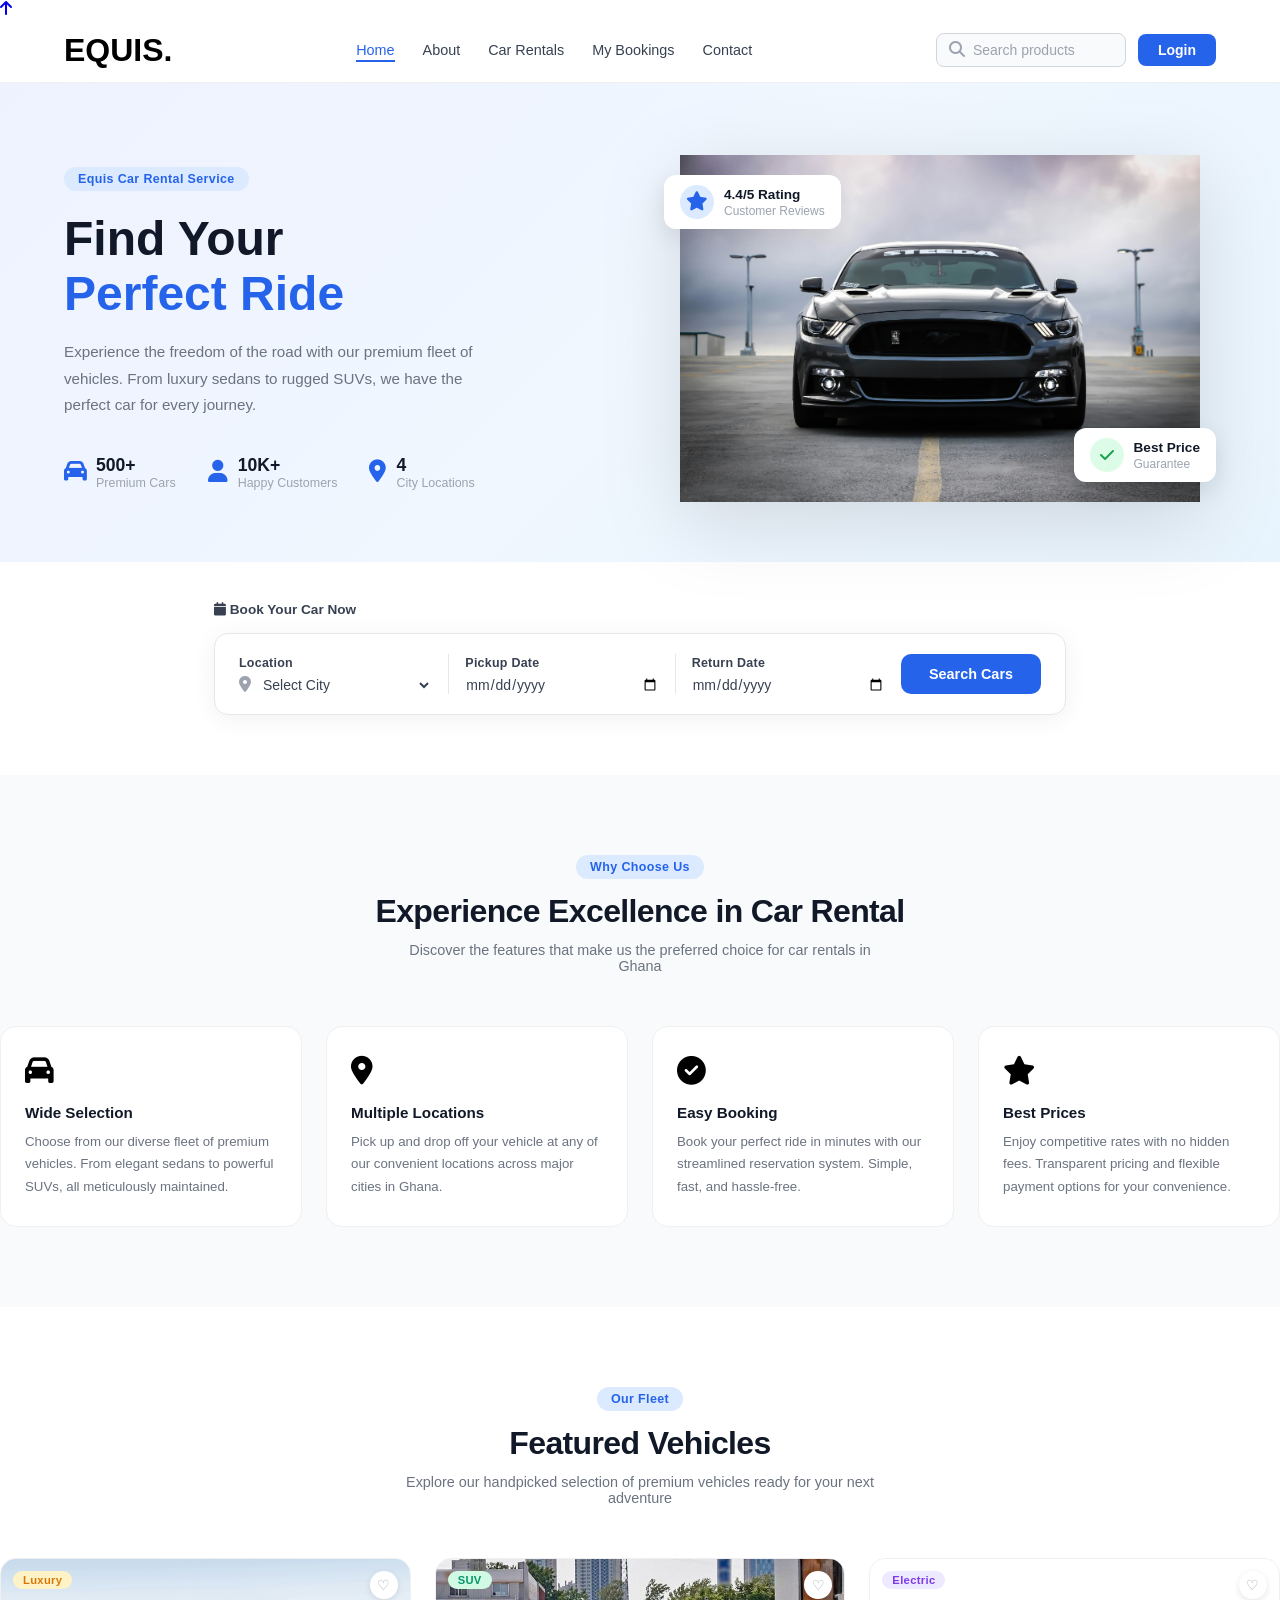
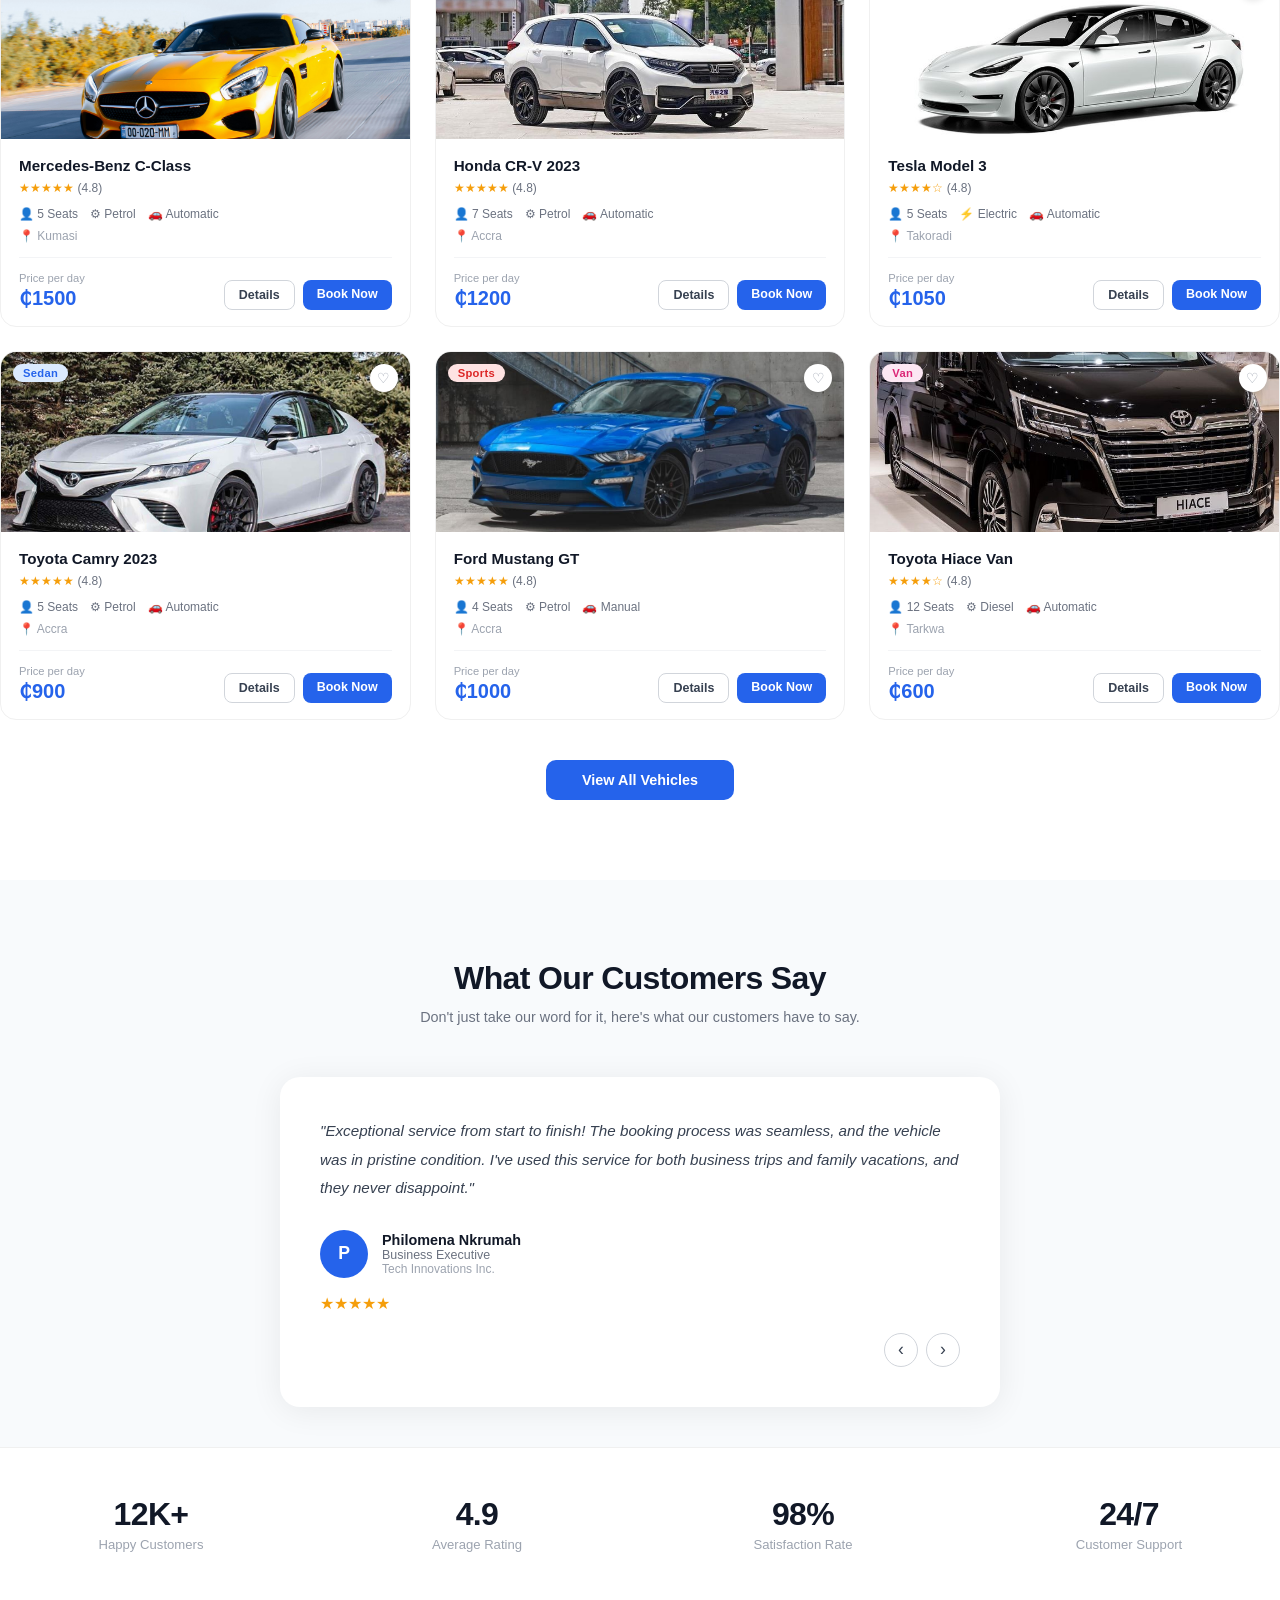
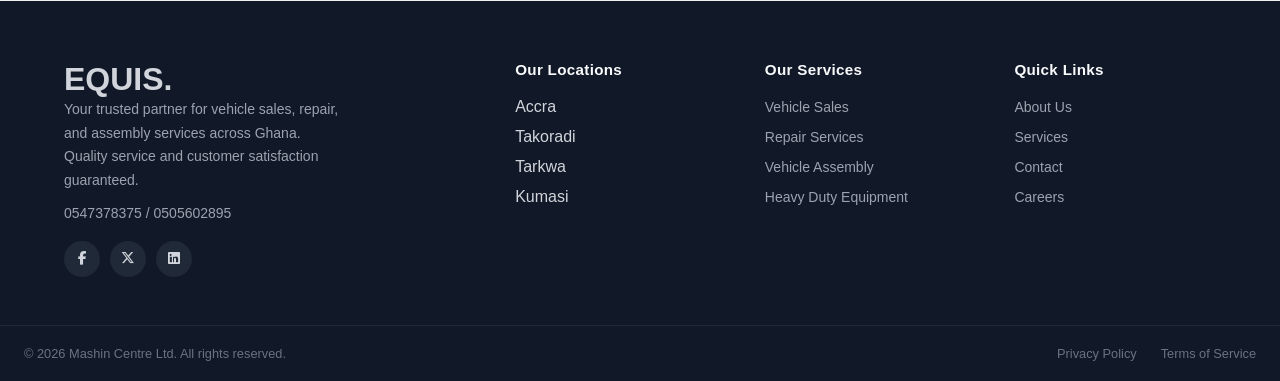
==== commit 6143b514: "added some files" ====
--- a/index.html
+++ b/index.html
@@ -204,7 +204,7 @@
       </div>
     </section>
  
-    <!-- ======= FEATURED VEHICLES ======= -->
+    <!---------FEATURED VEHICLES --------->
     <section class="vehicles-section">
       <div class="container">
         <div class="section-header">
@@ -234,7 +234,7 @@
               <div class="v-footer">
                 <div>
                   <p class="v-price-label">Price per day</p>
-                  <p class="v-price">&#8373;350</p>
+                  <p class="v-price">&#8373;1500</p>
                 </div>
                 <div class="v-actions">
                   <a href="#" class="btn-details">Details</a>
@@ -263,7 +263,7 @@
               <div class="v-footer">
                 <div>
                   <p class="v-price-label">Price per day</p>
-                  <p class="v-price">&#8373;200</p>
+                  <p class="v-price">&#8373;1200</p>
                 </div>
                 <div class="v-actions">
                   <a href="#" class="btn-details">Details</a>
@@ -292,7 +292,7 @@
               <div class="v-footer">
                 <div>
                   <p class="v-price-label">Price per day</p>
-                  <p class="v-price">&#8373;300</p>
+                  <p class="v-price">&#8373;1050</p>
                 </div>
                 <div class="v-actions">
                   <a href="#" class="btn-details">Details</a>
@@ -321,7 +321,7 @@
               <div class="v-footer">
                 <div>
                   <p class="v-price-label">Price per day</p>
-                  <p class="v-price">&#8373;150</p>
+                  <p class="v-price">&#8373;900</p>
                 </div>
                 <div class="v-actions">
                   <a href="#" class="btn-details">Details</a>
@@ -350,7 +350,7 @@
               <div class="v-footer">
                 <div>
                   <p class="v-price-label">Price per day</p>
-                  <p class="v-price">&#8373;400</p>
+                  <p class="v-price">&#8373;1000</p>
                 </div>
                 <div class="v-actions">
                   <a href="#" class="btn-details">Details</a>
@@ -379,7 +379,7 @@
               <div class="v-footer">
                 <div>
                   <p class="v-price-label">Price per day</p>
-                  <p class="v-price">&#8373;250</p>
+                  <p class="v-price">&#8373;600</p>
                 </div>
                 <div class="v-actions">
                   <a href="#" class="btn-details">Details</a>
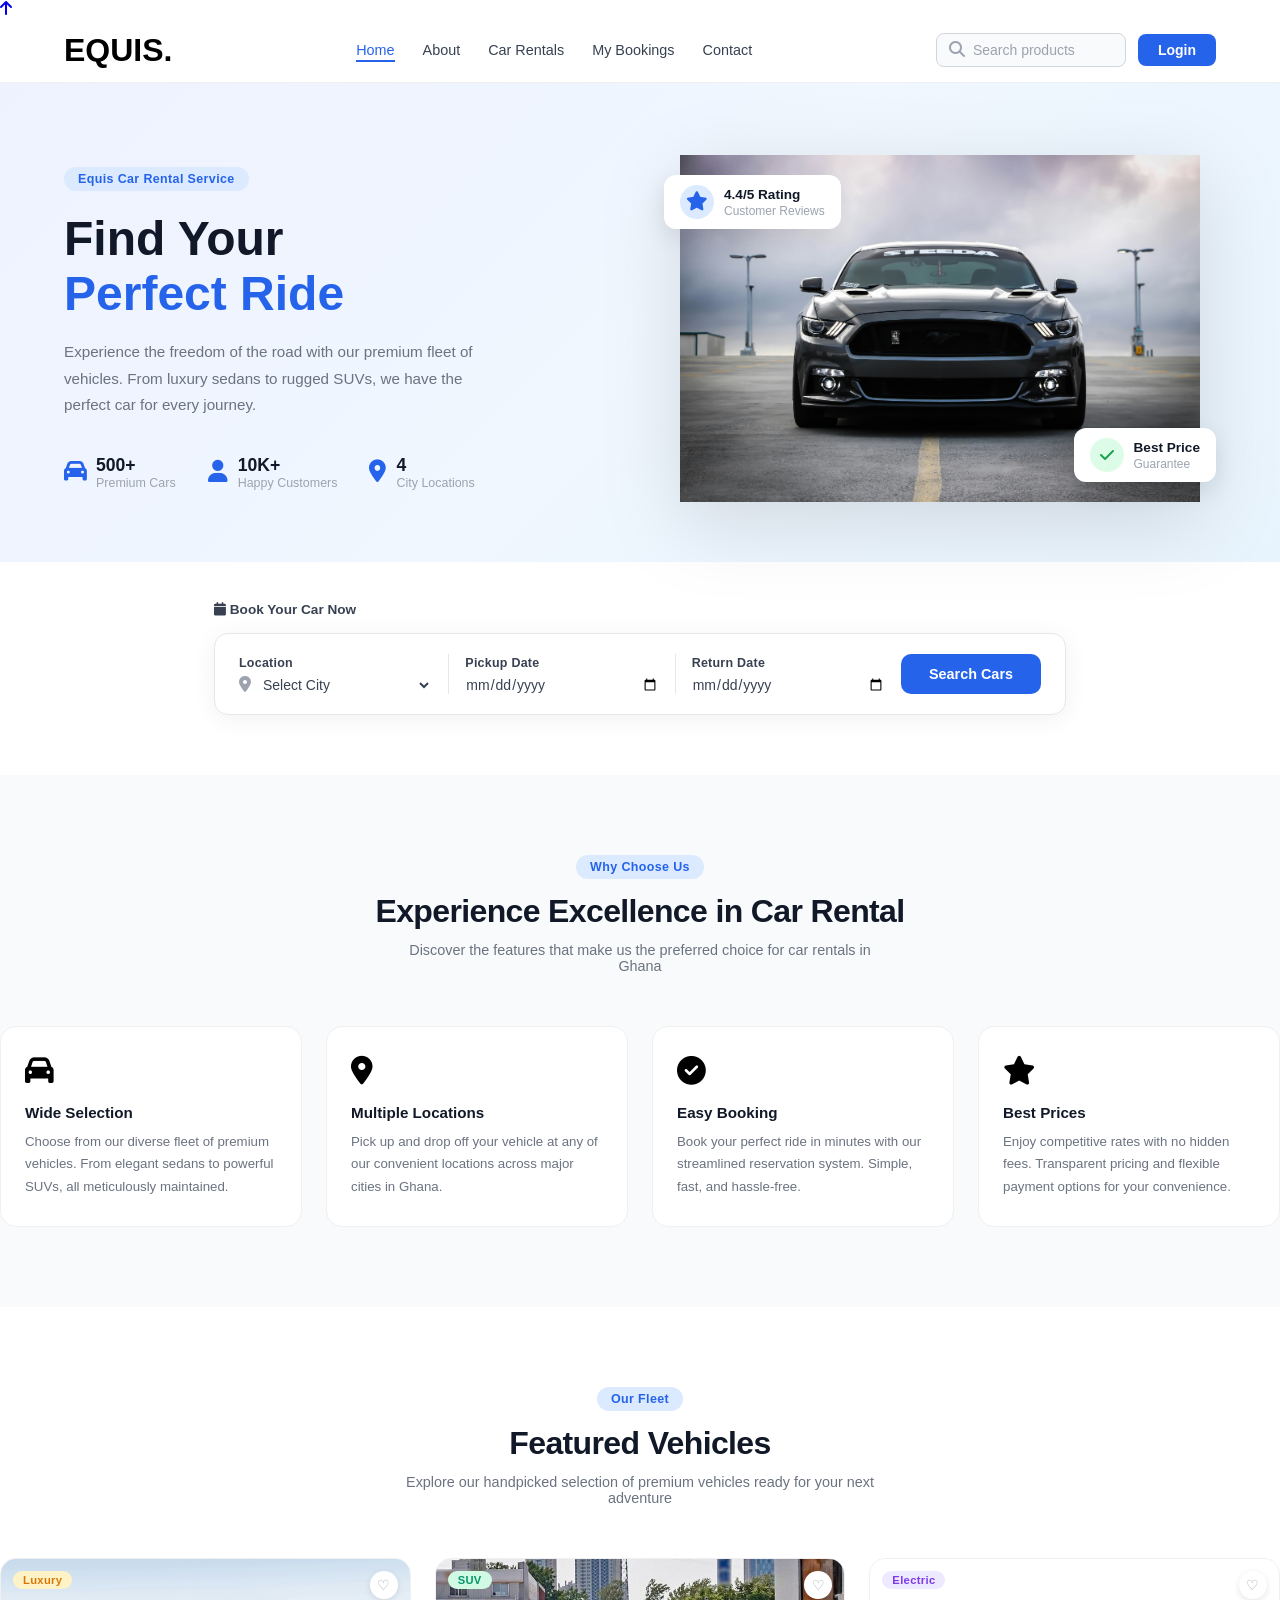
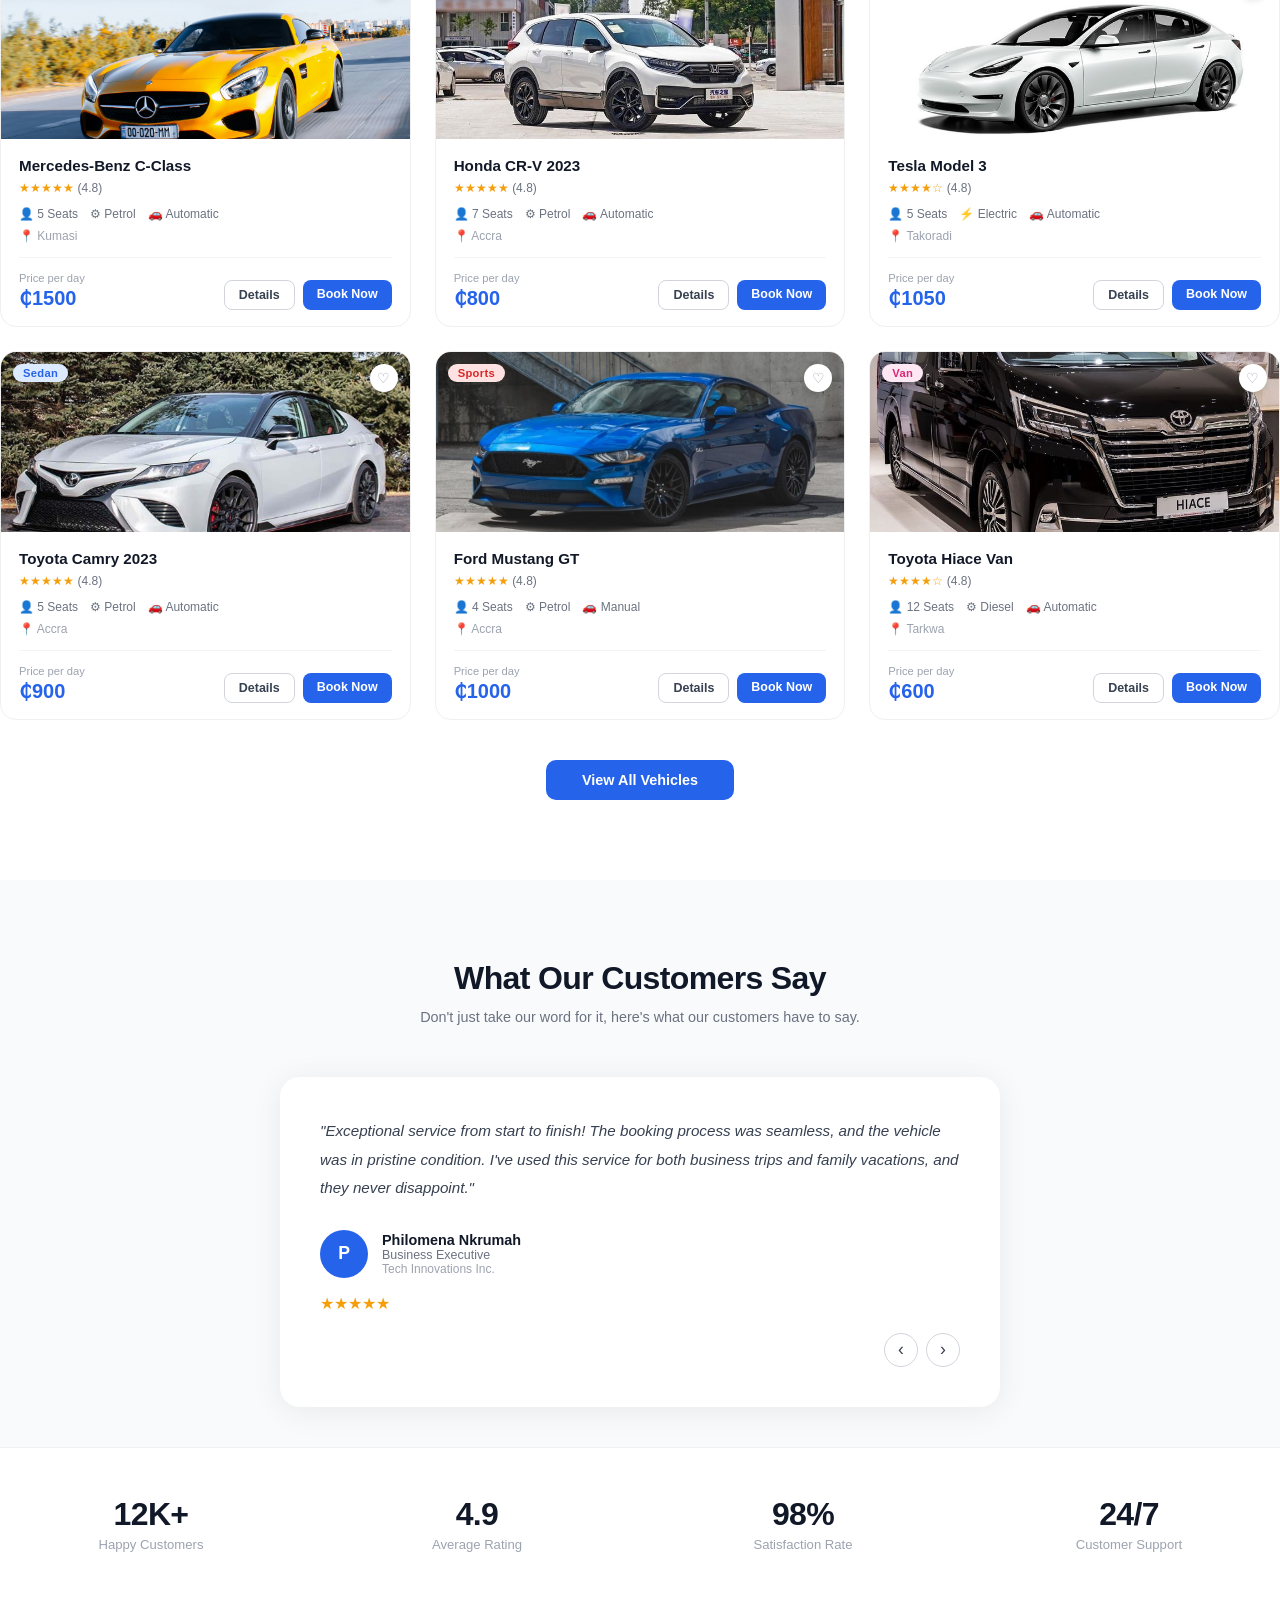
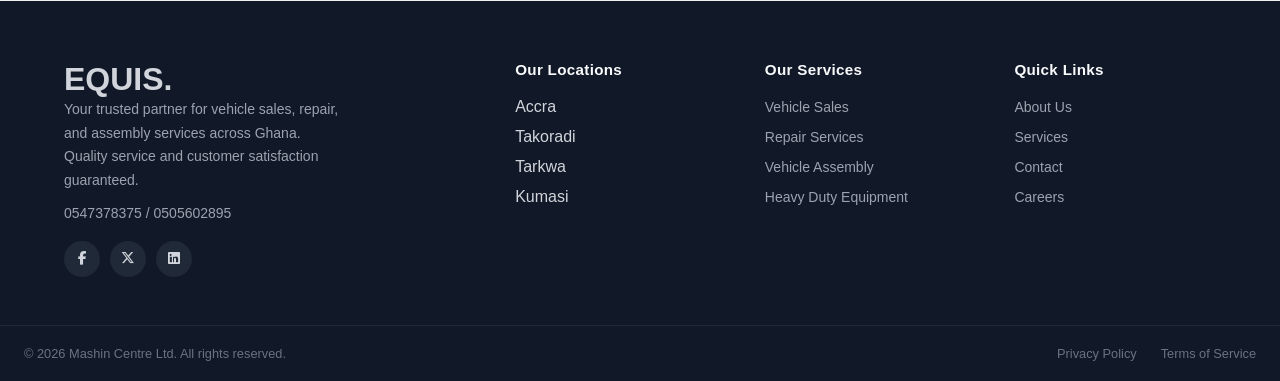
==== commit 3dc3fb17: "added some files" ====
--- a/index.html
+++ b/index.html
@@ -263,7 +263,7 @@
               <div class="v-footer">
                 <div>
                   <p class="v-price-label">Price per day</p>
-                  <p class="v-price">&#8373;1200</p>
+                  <p class="v-price">&#8373;800</p>
                 </div>
                 <div class="v-actions">
                   <a href="#" class="btn-details">Details</a>
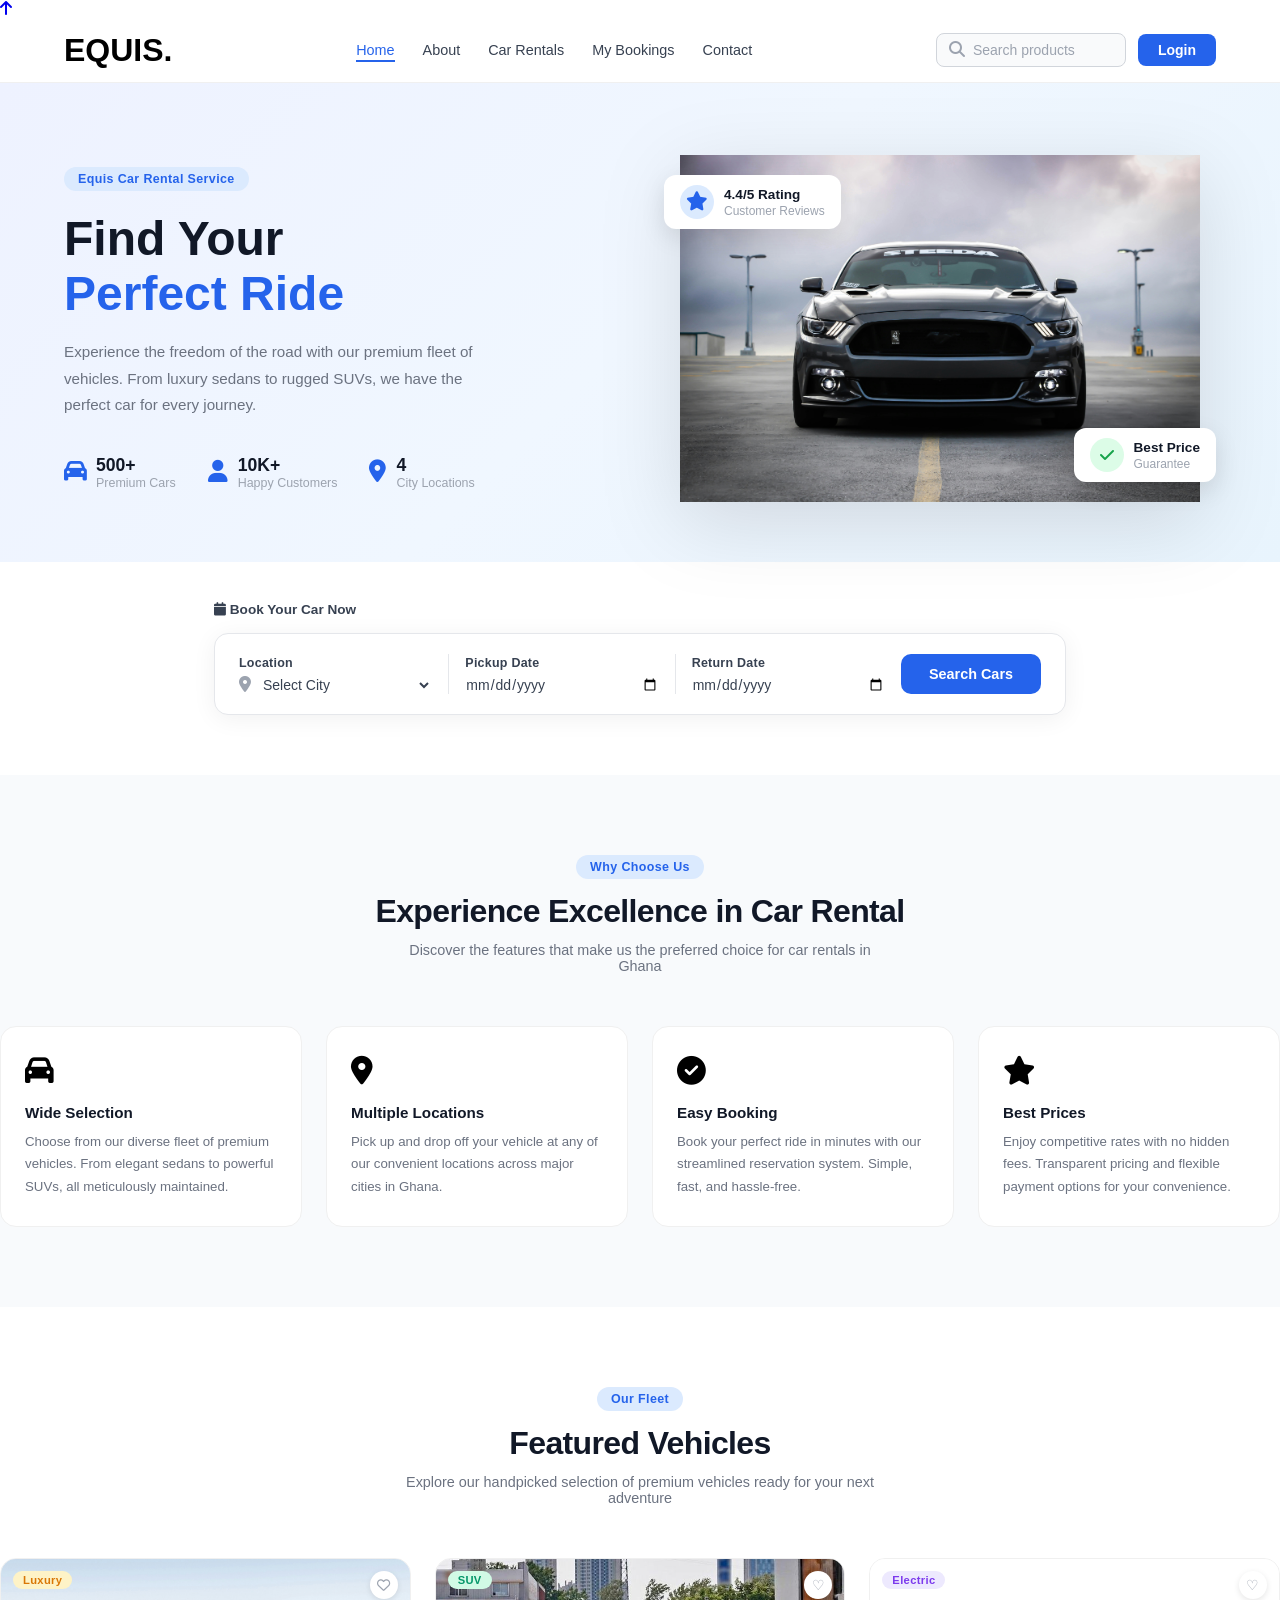
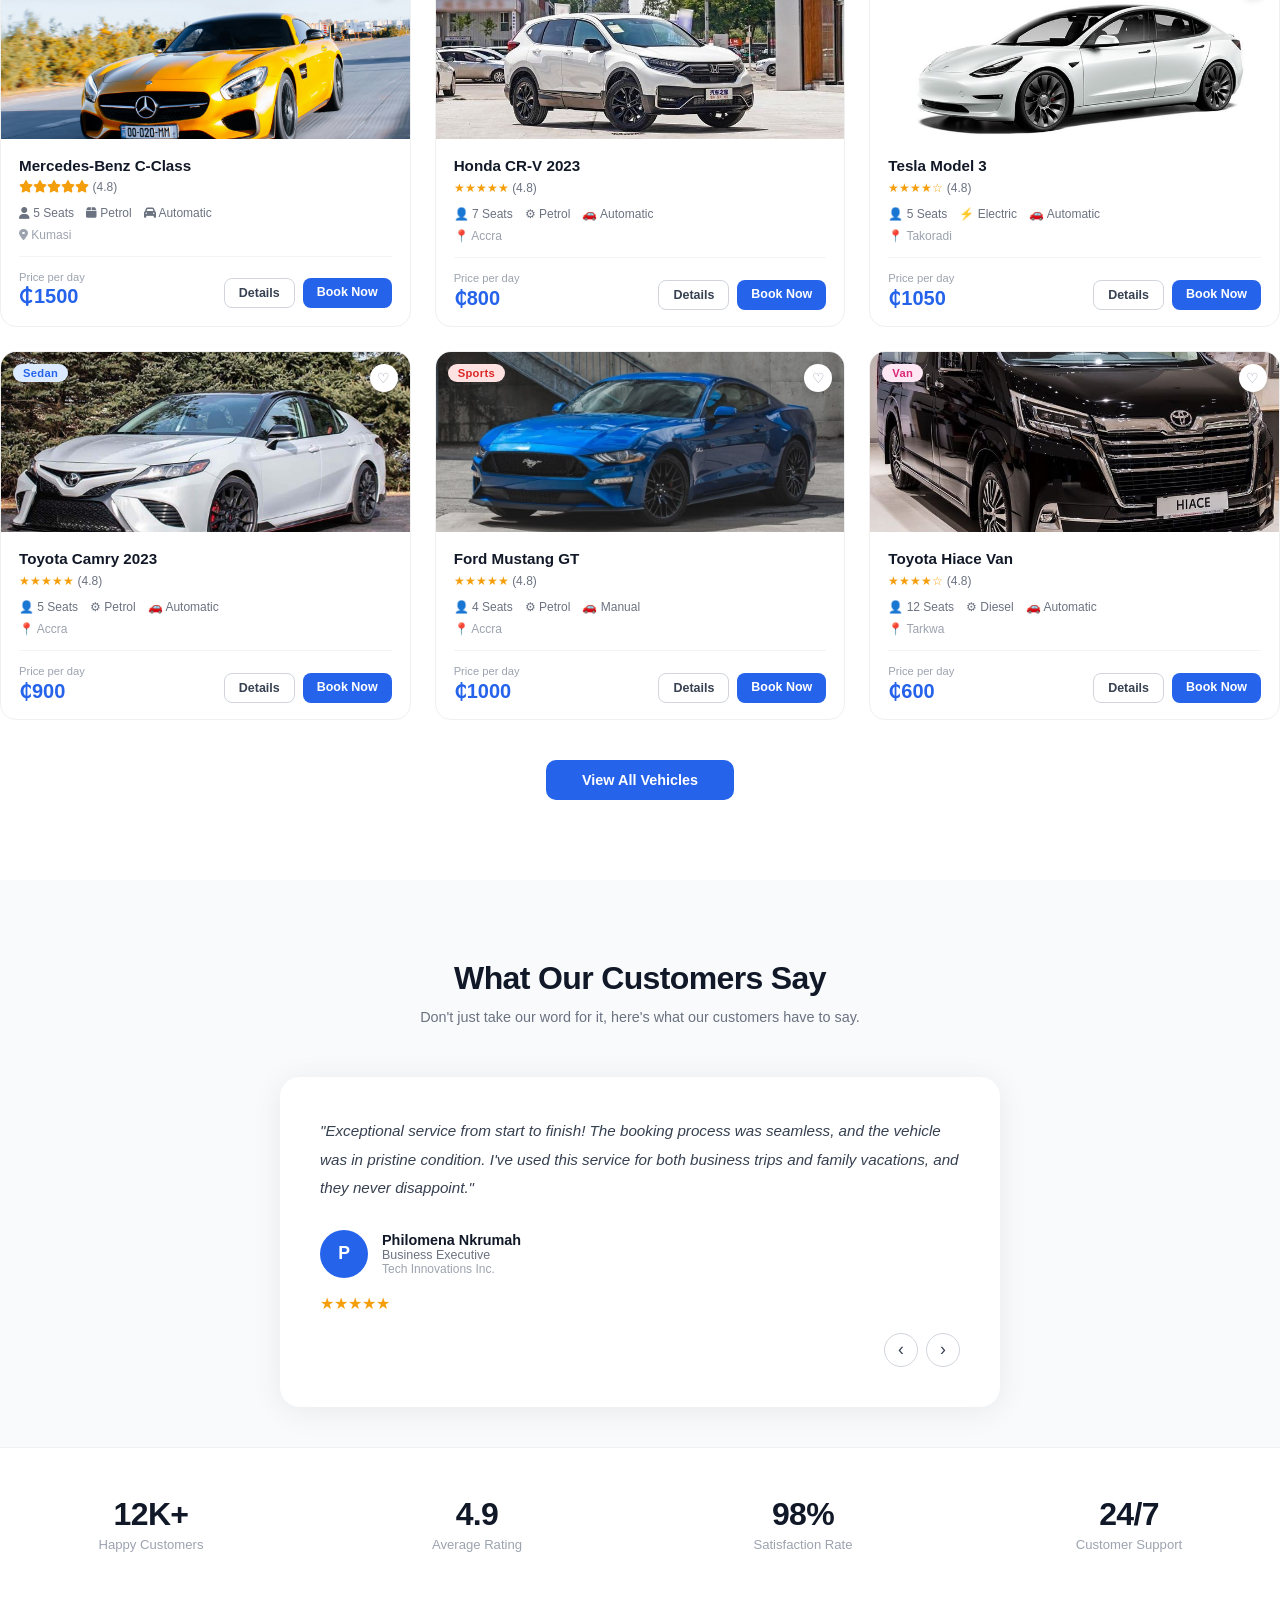
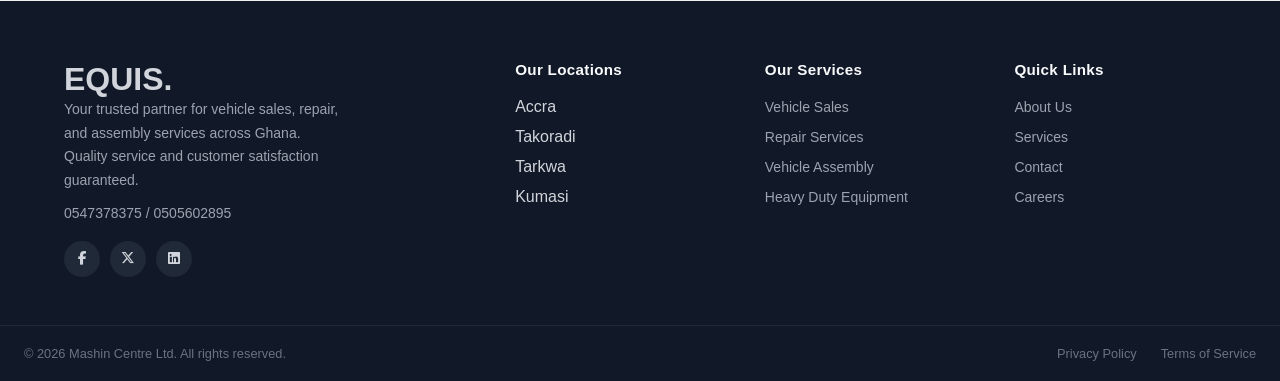
==== commit 337a2d14: "added some files" ====
--- a/index.html
+++ b/index.html
@@ -219,22 +219,22 @@
           <div class="vehicle-card">
             <div class="vehicle-img-wrap">
               <span class="v-tag luxury">Luxury</span>
-              <span class="v-fav">&#9825;</span>
+              <span class="v-fav"><i class="fa-regular fa-heart"></i></span>
               <img src="images/car1.jpg" alt="Mercedes-Benz C-Class" />
             </div>
             <div class="vehicle-info">
               <h4>Mercedes-Benz C-Class</h4>
-              <div class="v-rating">&#9733;&#9733;&#9733;&#9733;&#9733; <span>(4.8)</span></div>
+              <div class="v-rating"><i class="fa-solid fa-star"></i><i class="fa-solid fa-star"></i><i class="fa-solid fa-star"></i><i class="fa-solid fa-star"></i><i class="fa-solid fa-star"></i> <span>(4.8)</span></div>
               <div class="v-specs">
-                <span>&#128100; 5 Seats</span>
-                <span>&#9881; Petrol</span>
-                <span>&#128663; Automatic</span>
-              </div>
-              <p class="v-location">&#128205; Kumasi</p>
+                <span><i class="fa-solid fa-user"></i> 5 Seats</span>
+                <span><i class="fa-solid fa-box"></i> Petrol</span>
+                <span><i class="fa-solid fa-car"></i> Automatic</span>
+              </div>
+              <p class="v-location"><i class="fa-solid fa-location-dot"></i> Kumasi</p>
               <div class="v-footer">
                 <div>
                   <p class="v-price-label">Price per day</p>
-                  <p class="v-price">&#8373;1500</p>
+                  <p class="v-price"><i class="fa-solid fa-cedi-sign"></i>1500</p>
                 </div>
                 <div class="v-actions">
                   <a href="#" class="btn-details">Details</a>
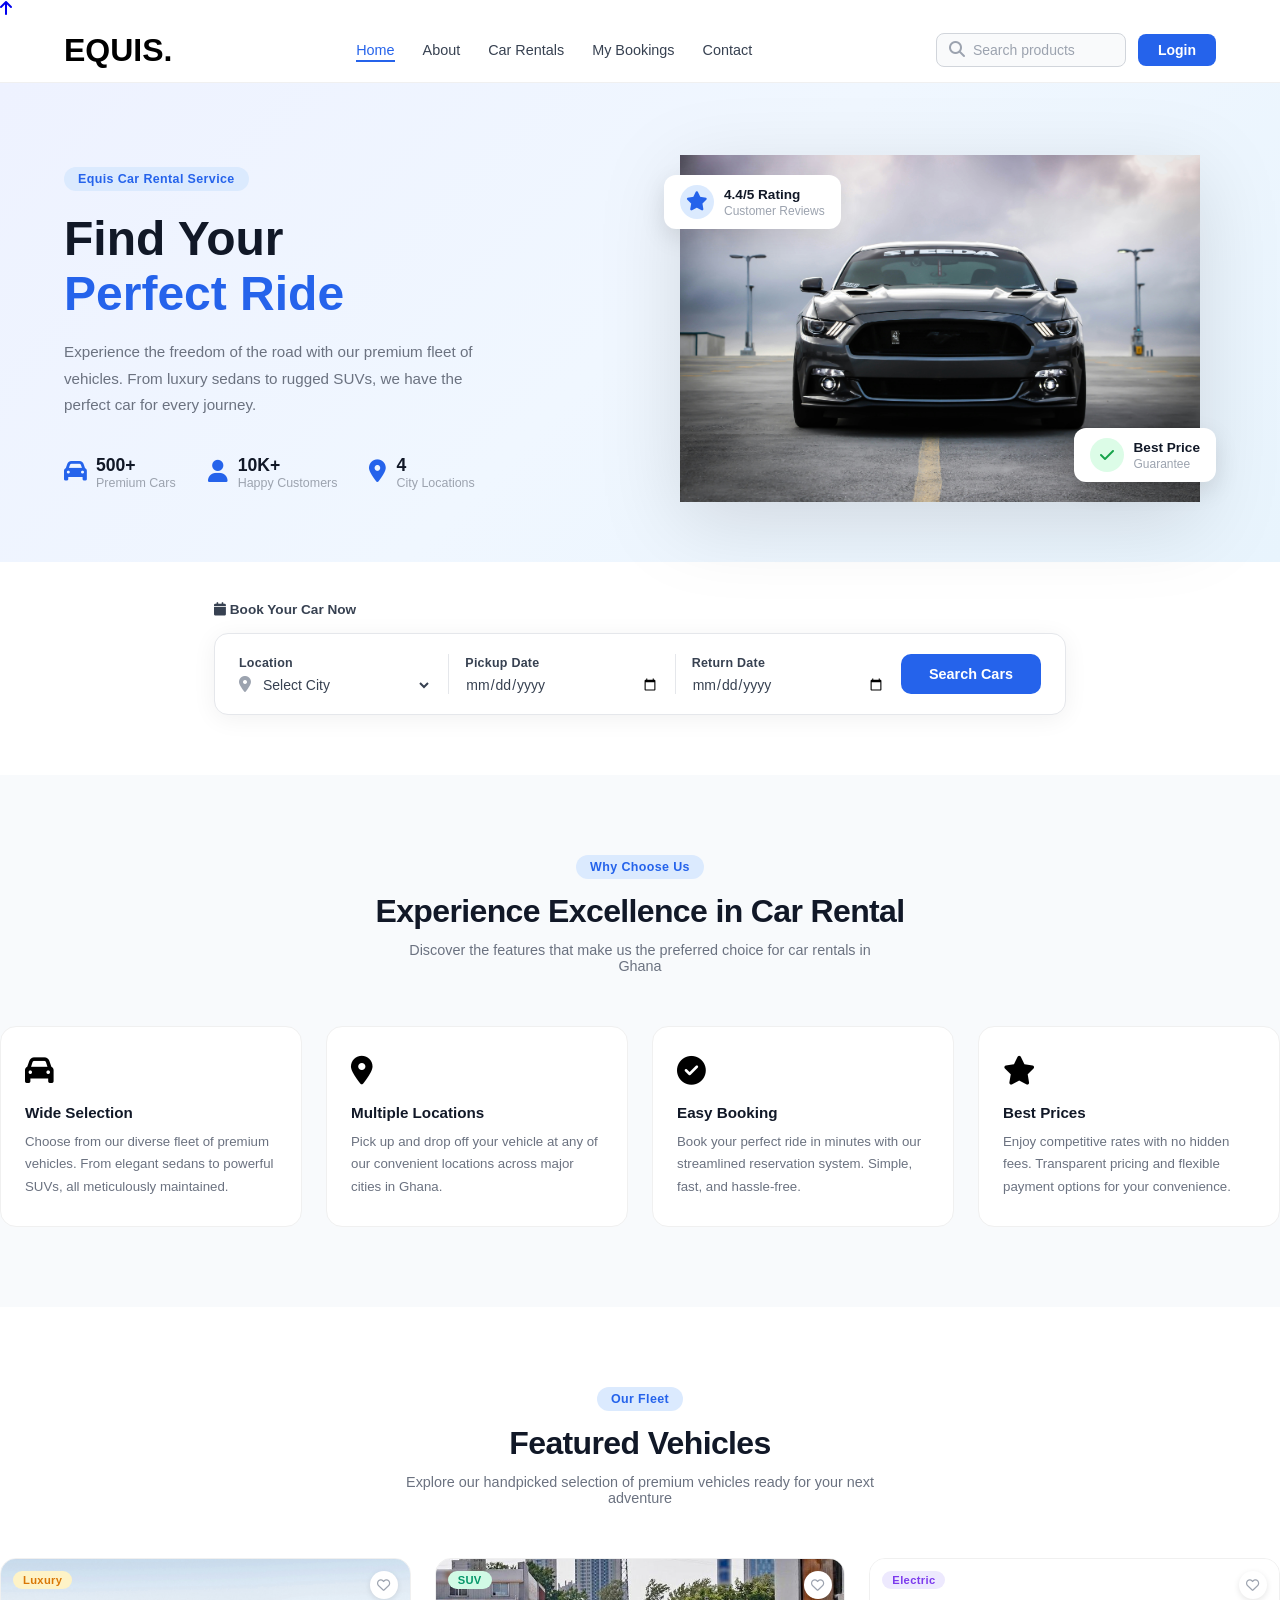
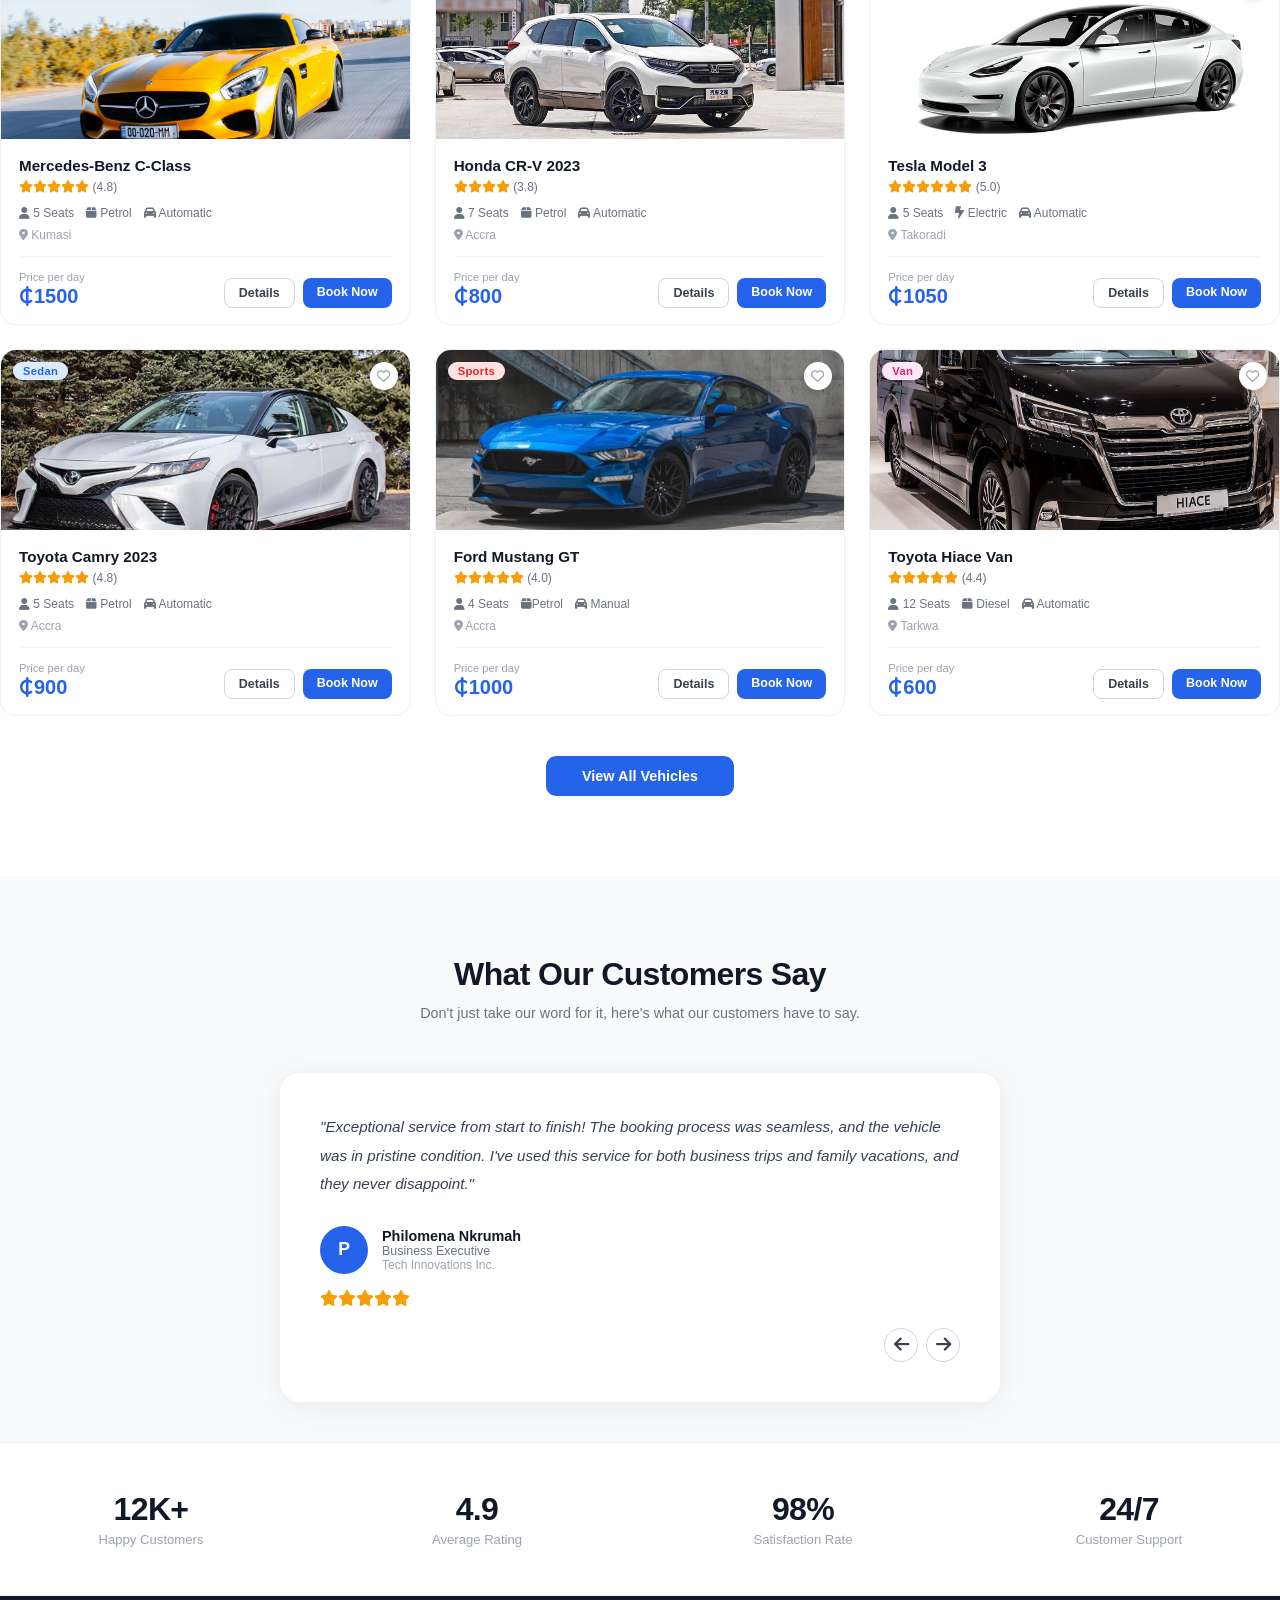
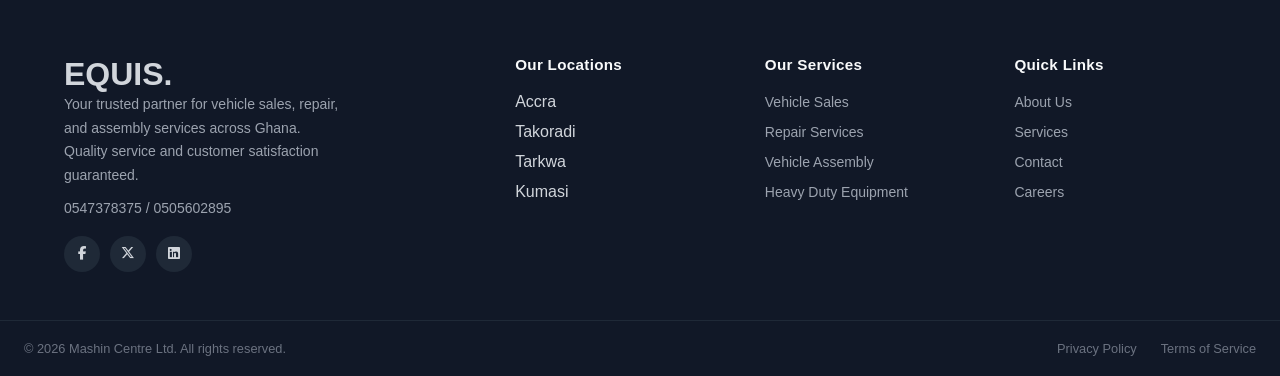
==== commit c22a2e3f: "added some files" ====
--- a/index.html
+++ b/index.html
@@ -41,7 +41,7 @@
           <span class="search-icon"><i class="fa-solid fa-magnifying-glass"></i></span>
           <input type="text" placeholder="Search products" />
         </div>
-        <a href="#" class="btn-login">Login</a>
+        <a href="login.html" class="btn-login">Login</a>
       </div>
 
     </div>
@@ -108,7 +108,7 @@
           </div>
         </div>
 
-        <img src="images/joey-banks-YApiWyp0lqo-unsplash.jpg" alt="Premium Rental Car" class="hero-car-img" />
+        <img src="images/car2.jpg" alt="Premium Rental Car" class="hero-car-img" />
 
         <div class="hero-badge badge-price">
           <span class="badge-check"><i class="fa-solid fa-check"></i></span>
@@ -237,8 +237,8 @@
                   <p class="v-price"><i class="fa-solid fa-cedi-sign"></i>1500</p>
                 </div>
                 <div class="v-actions">
-                  <a href="#" class="btn-details">Details</a>
-                  <a href="#" class="btn-book">Book Now</a>
+                  <a href="booking.html" class="btn-details">Details</a>
+                  <a href="booking.html" class="btn-book">Book Now</a>
                 </div>
               </div>
             </div>
@@ -248,26 +248,26 @@
           <div class="vehicle-card">
             <div class="vehicle-img-wrap">
               <span class="v-tag suv">SUV</span>
-              <span class="v-fav">&#9825;</span>
+              <span class="v-fav"><i class="fa-regular fa-heart"></i></span>
               <img src="images/car5.jpg" alt="Honda CR-V 2023" />
             </div>
             <div class="vehicle-info">
               <h4>Honda CR-V 2023</h4>
-              <div class="v-rating">&#9733;&#9733;&#9733;&#9733;&#9733; <span>(4.8)</span></div>
+              <div class="v-rating"><i class="fa-solid fa-star"></i><i class="fa-solid fa-star"></i><i class="fa-solid fa-star"></i><i class="fa-solid fa-star"></i> <span>(3.8)</span></div>
               <div class="v-specs">
-                <span>&#128100; 7 Seats</span>
-                <span>&#9881; Petrol</span>
-                <span>&#128663; Automatic</span>
-              </div>
-              <p class="v-location">&#128205; Accra</p>
+                <span><i class="fa-solid fa-user"></i> 7 Seats</span>
+                <span><i class="fa-solid fa-box"></i> Petrol</span>
+                <span><i class="fa-solid fa-car"></i> Automatic</span>
+              </div>
+              <p class="v-location"><i class="fa-solid fa-location-dot"></i> Accra</p>
               <div class="v-footer">
                 <div>
                   <p class="v-price-label">Price per day</p>
-                  <p class="v-price">&#8373;800</p>
+                  <p class="v-price"><i class="fa-solid fa-cedi-sign"></i>800</p>
                 </div>
                 <div class="v-actions">
-                  <a href="#" class="btn-details">Details</a>
-                  <a href="#" class="btn-book">Book Now</a>
+                  <a href="booking.html" class="btn-details">Details</a>
+                  <a href="booking.html" class="btn-book">Book Now</a>
                 </div>
               </div>
             </div>
@@ -277,26 +277,26 @@
           <div class="vehicle-card">
             <div class="vehicle-img-wrap">
               <span class="v-tag electric">Electric</span>
-              <span class="v-fav">&#9825;</span>
+              <span class="v-fav"><i class="fa-regular fa-heart"></i></span>
               <img src="images/car6.jpg" alt="Tesla Model 3" />
             </div>
             <div class="vehicle-info">
               <h4>Tesla Model 3</h4>
-              <div class="v-rating">&#9733;&#9733;&#9733;&#9733;&#9734; <span>(4.8)</span></div>
+              <div class="v-rating"><i class="fa-solid fa-star"></i><i class="fa-solid fa-star"></i><i class="fa-solid fa-star"></i><i class="fa-solid fa-star"></i><i class="fa-solid fa-star"></i><i class="fa-solid fa-star"></i>  <span>(5.0)</span></div>
               <div class="v-specs">
-                <span>&#128100; 5 Seats</span>
-                <span>&#9889; Electric</span>
-                <span>&#128663; Automatic</span>
-              </div>
-              <p class="v-location">&#128205; Takoradi</p>
+                <span><i class="fa-solid fa-user"></i> 5 Seats</span>
+                <span><i class="fa-solid fa-bolt-lightning"></i> Electric</span>
+                <span><i class="fa-solid fa-car"></i> Automatic</span>
+              </div>
+              <p class="v-location"><i class="fa-solid fa-location-dot"></i> Takoradi</p>
               <div class="v-footer">
                 <div>
                   <p class="v-price-label">Price per day</p>
-                  <p class="v-price">&#8373;1050</p>
+                  <p class="v-price"><i class="fa-solid fa-cedi-sign"></i>1050</p>
                 </div>
                 <div class="v-actions">
-                  <a href="#" class="btn-details">Details</a>
-                  <a href="#" class="btn-book">Book Now</a>
+                  <a href="booking.html" class="btn-details">Details</a>
+                  <a href="booking.html" class="btn-book">Book Now</a>
                 </div>
               </div>
             </div>
@@ -306,26 +306,26 @@
           <div class="vehicle-card">
             <div class="vehicle-img-wrap">
               <span class="v-tag sedan">Sedan</span>
-              <span class="v-fav">&#9825;</span>
+              <span class="v-fav"><i class="fa-regular fa-heart"></i></span>
               <img src="images/car7.jpg" alt="Toyota Camry 2023" />
             </div>
             <div class="vehicle-info">
               <h4>Toyota Camry 2023</h4>
-              <div class="v-rating">&#9733;&#9733;&#9733;&#9733;&#9733; <span>(4.8)</span></div>
+              <div class="v-rating"><i class="fa-solid fa-star"></i><i class="fa-solid fa-star"></i><i class="fa-solid fa-star"></i><i class="fa-solid fa-star"></i><i class="fa-solid fa-star"></i> <span>(4.8)</span></div>
               <div class="v-specs">
-                <span>&#128100; 5 Seats</span>
-                <span>&#9881; Petrol</span>
-                <span>&#128663; Automatic</span>
-              </div>
-              <p class="v-location">&#128205; Accra</p>
+                <span><i class="fa-solid fa-user"></i> 5 Seats</span>
+                <span><i class="fa-solid fa-box"></i> Petrol</span>
+                <span><i class="fa-solid fa-car"></i> Automatic</span>
+              </div>
+              <p class="v-location"><i class="fa-solid fa-location-dot"></i> Accra</p>
               <div class="v-footer">
                 <div>
                   <p class="v-price-label">Price per day</p>
-                  <p class="v-price">&#8373;900</p>
+                  <p class="v-price"><i class="fa-solid fa-cedi-sign"></i>900</p>
                 </div>
                 <div class="v-actions">
-                  <a href="#" class="btn-details">Details</a>
-                  <a href="#" class="btn-book">Book Now</a>
+                  <a href="booking.html" class="btn-details">Details</a>
+                  <a href="booking.html" class="btn-book">Book Now</a>
                 </div>
               </div>
             </div>
@@ -335,26 +335,26 @@
           <div class="vehicle-card">
             <div class="vehicle-img-wrap">
               <span class="v-tag sports">Sports</span>
-              <span class="v-fav">&#9825;</span>
+              <span class="v-fav"><i class="fa-regular fa-heart"></i></span>
               <img src="images/car8.jpg" alt="Ford Mustang GT" />
             </div>
             <div class="vehicle-info">
               <h4>Ford Mustang GT</h4>
-              <div class="v-rating">&#9733;&#9733;&#9733;&#9733;&#9733; <span>(4.8)</span></div>
+              <div class="v-rating"><i class="fa-solid fa-star"></i><i class="fa-solid fa-star"></i><i class="fa-solid fa-star"></i><i class="fa-solid fa-star"></i><i class="fa-solid fa-star"></i> <span>(4.0)</span></div>
               <div class="v-specs">
-                <span>&#128100; 4 Seats</span>
-                <span>&#9881; Petrol</span>
-                <span>&#128663; Manual</span>
-              </div>
-              <p class="v-location">&#128205; Accra</p>
+                <span><i class="fa-solid fa-user"></i> 4 Seats</span>
+                <span><i class="fa-solid fa-box"> </i>Petrol</span>
+                <span><i class="fa-solid fa-car"></i> Manual</span>
+              </div>
+              <p class="v-location"><i class="fa-solid fa-location-dot"></i> Accra</p>
               <div class="v-footer">
                 <div>
                   <p class="v-price-label">Price per day</p>
-                  <p class="v-price">&#8373;1000</p>
+                  <p class="v-price"><i class="fa-solid fa-cedi-sign"></i>1000</p>
                 </div>
                 <div class="v-actions">
-                  <a href="#" class="btn-details">Details</a>
-                  <a href="#" class="btn-book">Book Now</a>
+                  <a href="booking.html" class="btn-details">Details</a>
+                  <a href="booking.html" class="btn-book">Book Now</a>
                 </div>
               </div>
             </div>
@@ -364,26 +364,26 @@
           <div class="vehicle-card">
             <div class="vehicle-img-wrap">
               <span class="v-tag van">Van</span>
-              <span class="v-fav">&#9825;</span>
+              <span class="v-fav"><i class="fa-regular fa-heart"></i></span>
               <img src="images/car9.jpg" alt="Toyota Hiace Van" />
             </div>
             <div class="vehicle-info">
               <h4>Toyota Hiace Van</h4>
-              <div class="v-rating">&#9733;&#9733;&#9733;&#9733;&#9734; <span>(4.8)</span></div>
+              <div class="v-rating"><i class="fa-solid fa-star"></i><i class="fa-solid fa-star"></i><i class="fa-solid fa-star"></i><i class="fa-solid fa-star"></i><i class="fa-solid fa-star"></i> <span>(4.4)</span></div>
               <div class="v-specs">
-                <span>&#128100; 12 Seats</span>
-                <span>&#9881; Diesel</span>
-                <span>&#128663; Automatic</span>
-              </div>
-              <p class="v-location">&#128205; Tarkwa</p>
+                <span><i class="fa-solid fa-user"></i> 12 Seats</span>
+                <span><i class="fa-solid fa-box"></i> Diesel</span>
+                <span><i class="fa-solid fa-car"></i> Automatic</span>
+              </div>
+              <p class="v-location"><i class="fa-solid fa-location-dot"></i> Tarkwa</p>
               <div class="v-footer">
                 <div>
                   <p class="v-price-label">Price per day</p>
-                  <p class="v-price">&#8373;600</p>
+                  <p class="v-price"><i class="fa-solid fa-cedi-sign"></i>600</p>
                 </div>
                 <div class="v-actions">
-                  <a href="#" class="btn-details">Details</a>
-                  <a href="#" class="btn-book">Book Now</a>
+                  <a href="booking.html" class="btn-details">Details</a>
+                  <a href="booking.html" class="btn-book">Book Now</a>
                 </div>
               </div>
             </div>
@@ -392,12 +392,12 @@
         </div>
  
         <div class="view-all-wrap">
-          <a href="#" class="btn-view-all">View All Vehicles</a>
+          <a href="booking.html" class="btn-view-all">View All Vehicles</a>
         </div>
       </div>
     </section>
  
-    <!-- ======= TESTIMONIALS ======= -->
+    <!----------TESTIMONIALS --------->
     <section class="testimonials-section">
       <div class="container">
         <div class="section-header">
@@ -419,10 +419,10 @@
               <p class="author-company">Tech Innovations Inc.</p>
             </div>
           </div>
-          <div class="testimonial-stars">&#9733;&#9733;&#9733;&#9733;&#9733;</div>
+          <div class="testimonial-stars"><i class="fa-solid fa-star"></i><i class="fa-solid fa-star"></i><i class="fa-solid fa-star"></i><i class="fa-solid fa-star"></i><i class="fa-solid fa-star"></i></div>
           <div class="testimonial-nav">
-            <button class="nav-btn">&lsaquo;</button>
-            <button class="nav-btn">&rsaquo;</button>
+            <button class="nav-btn"><i class="fa-solid fa-arrow-left"></i></button>
+            <button class="nav-btn"><i class="fa-solid fa-arrow-right"></i></button>
           </div>
         </div>
       </div>
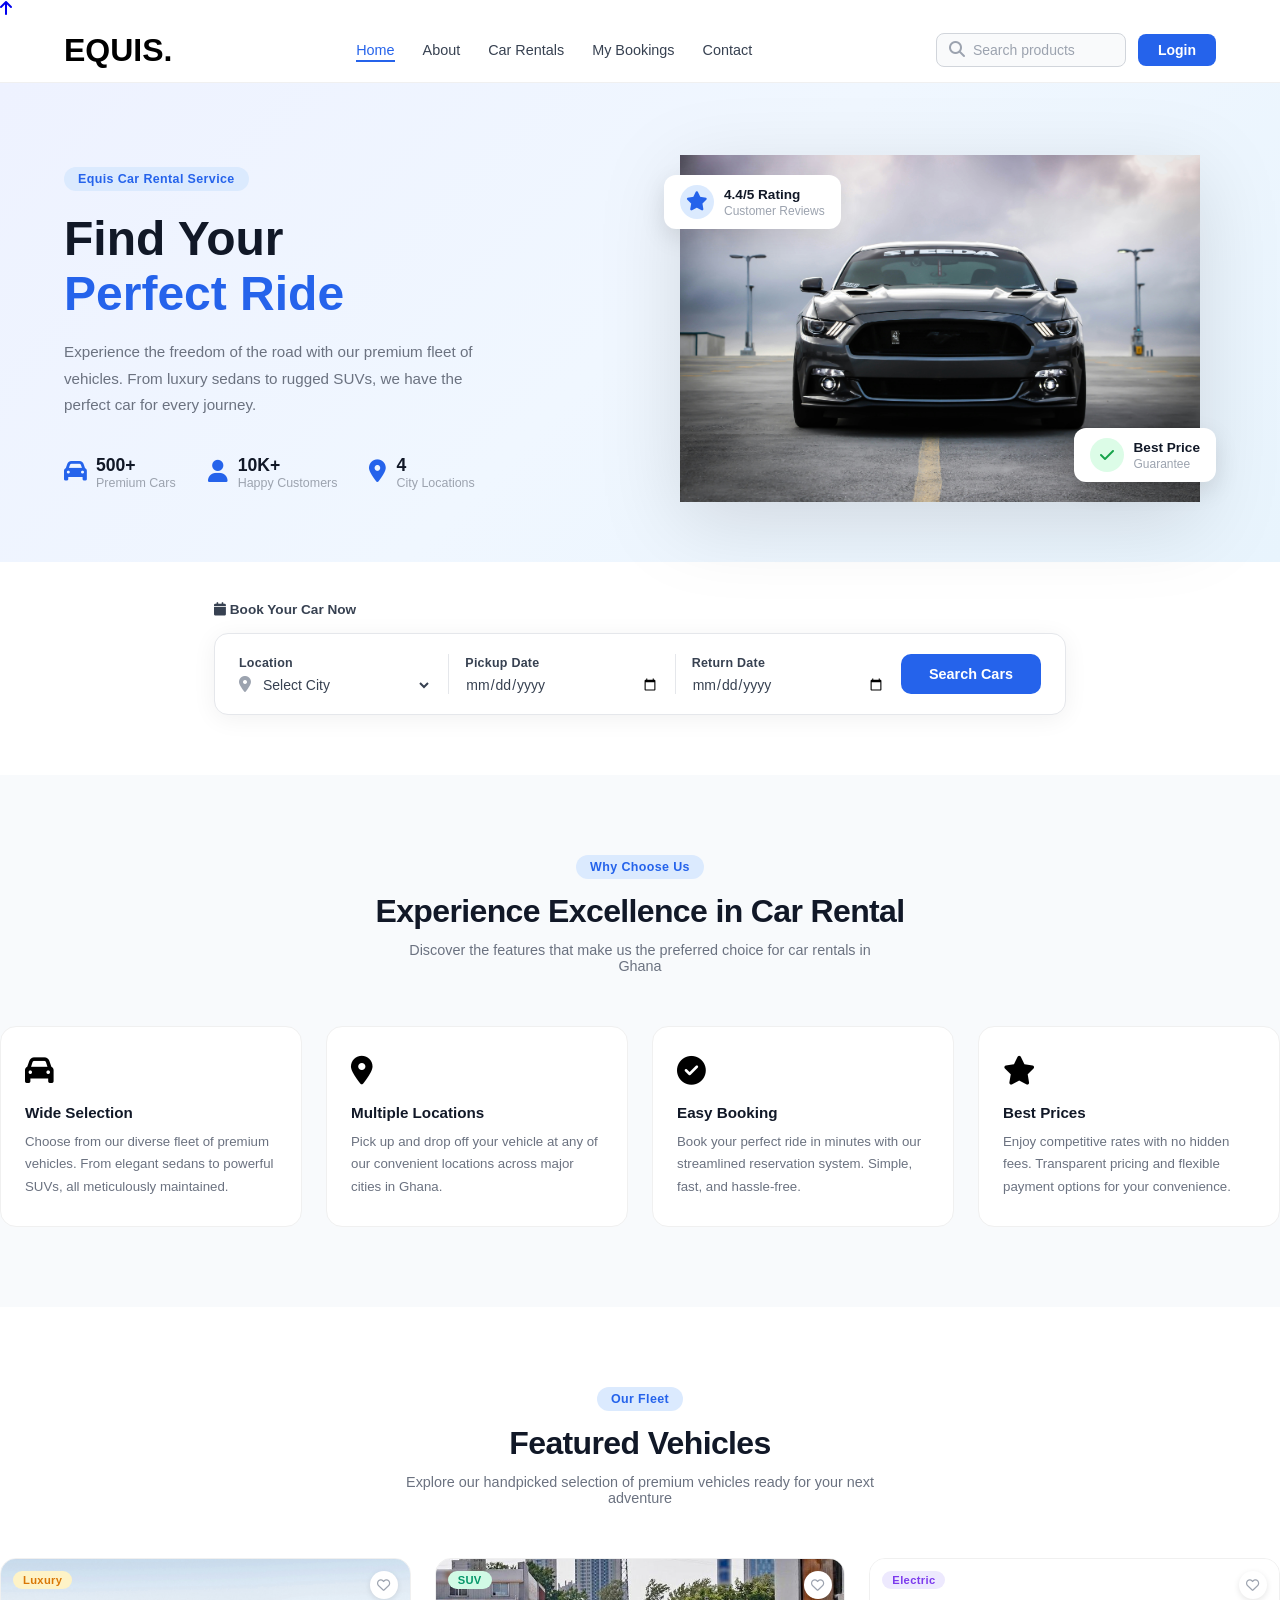
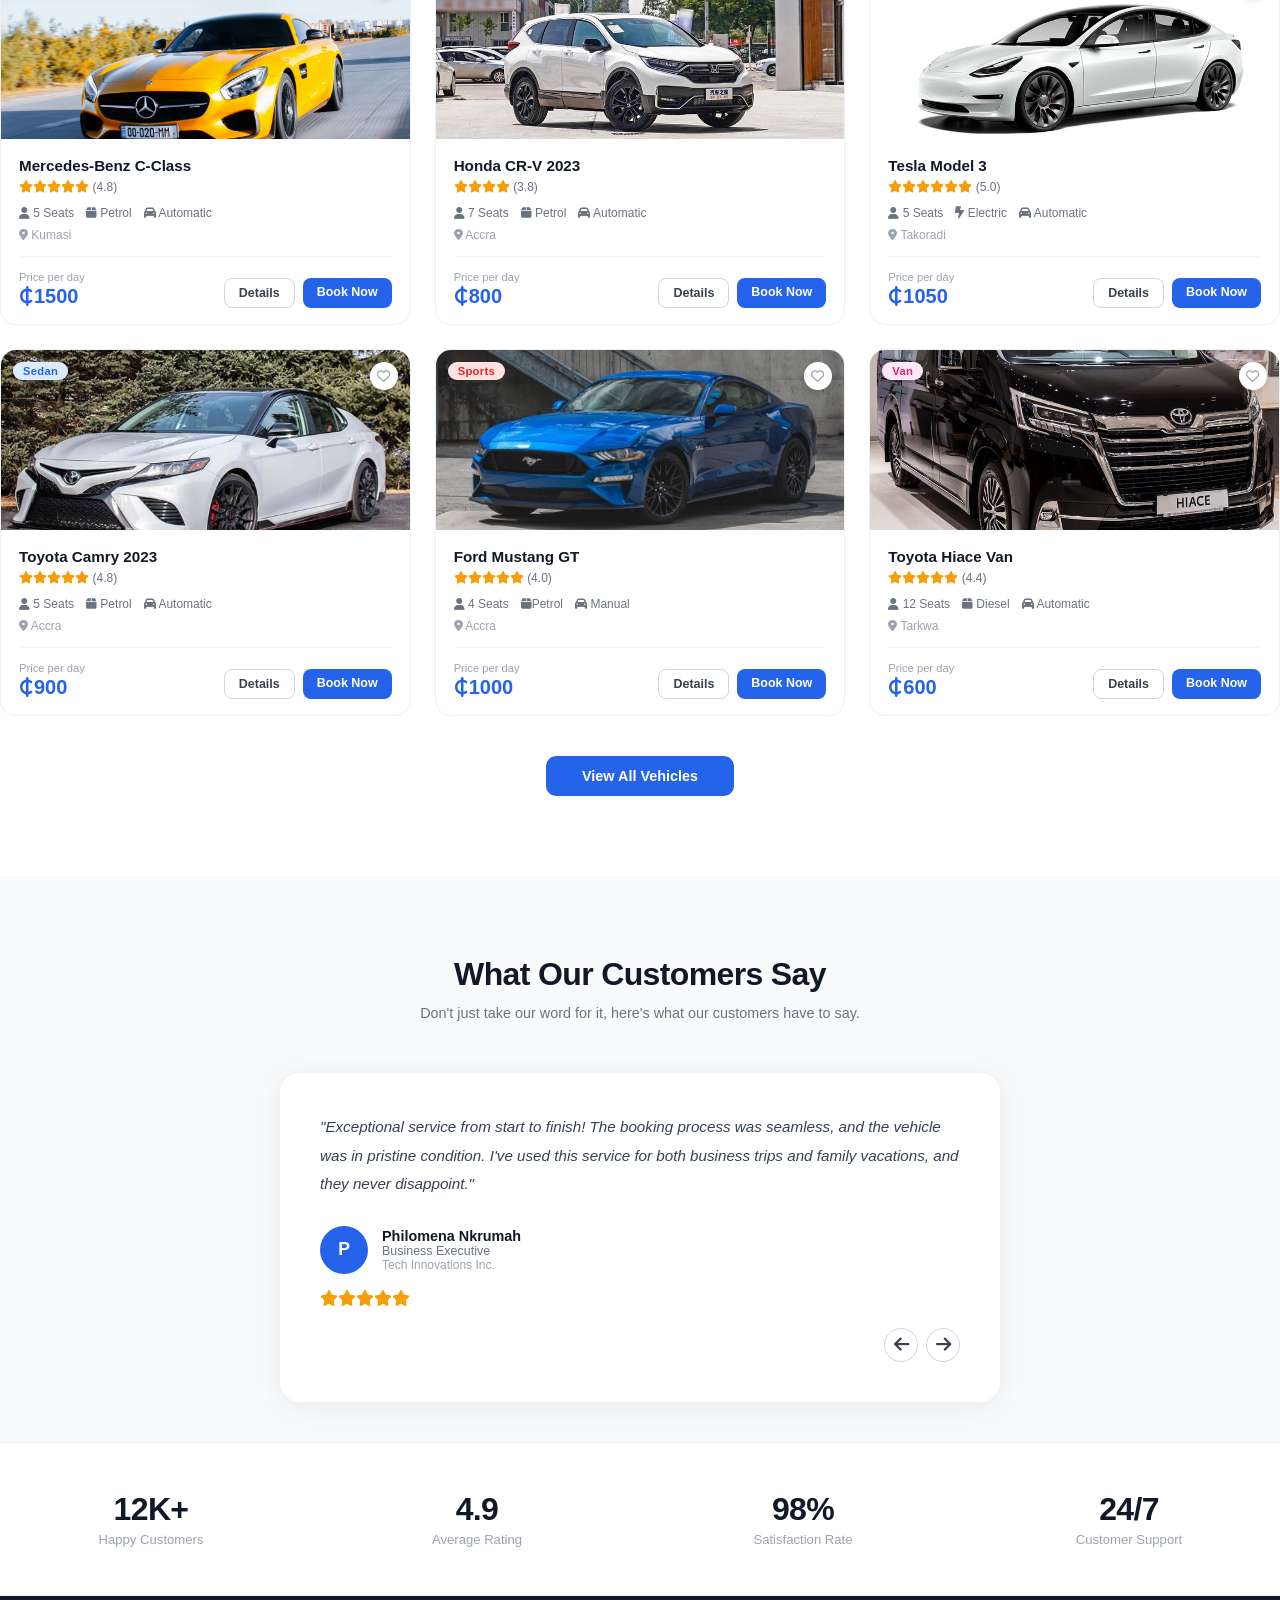
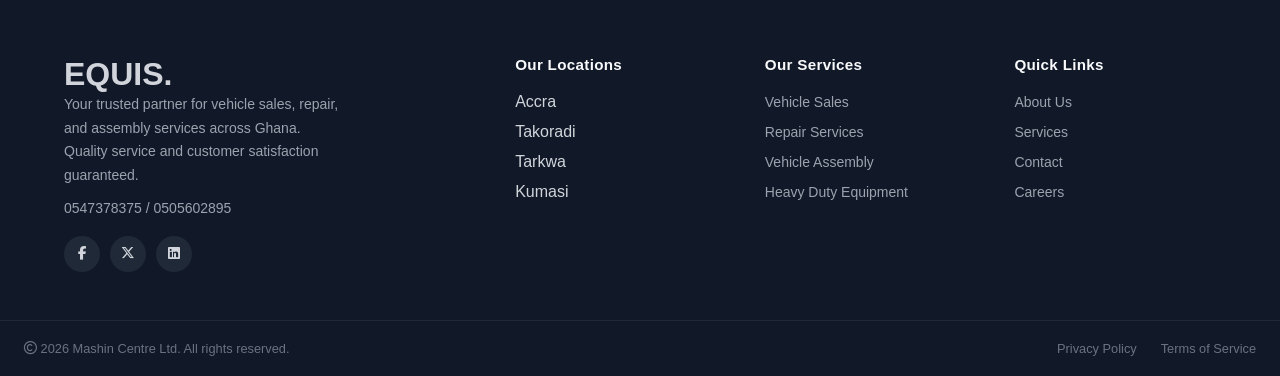
==== commit 196aad8d: "added some files" ====
--- a/index.html
+++ b/index.html
@@ -504,7 +504,7 @@
       </div>
 
       <div class="footer-bottom">
-        <p>&copy; 2026 Mashin Centre Ltd. All rights reserved.</p>
+        <p><i class="fa-regular fa-copyright"></i> 2026 Mashin Centre Ltd. All rights reserved.</p>
         <div class="footer-bottom-links">
           <a href="#">Privacy Policy</a>
           <a href="#">Terms of Service</a>
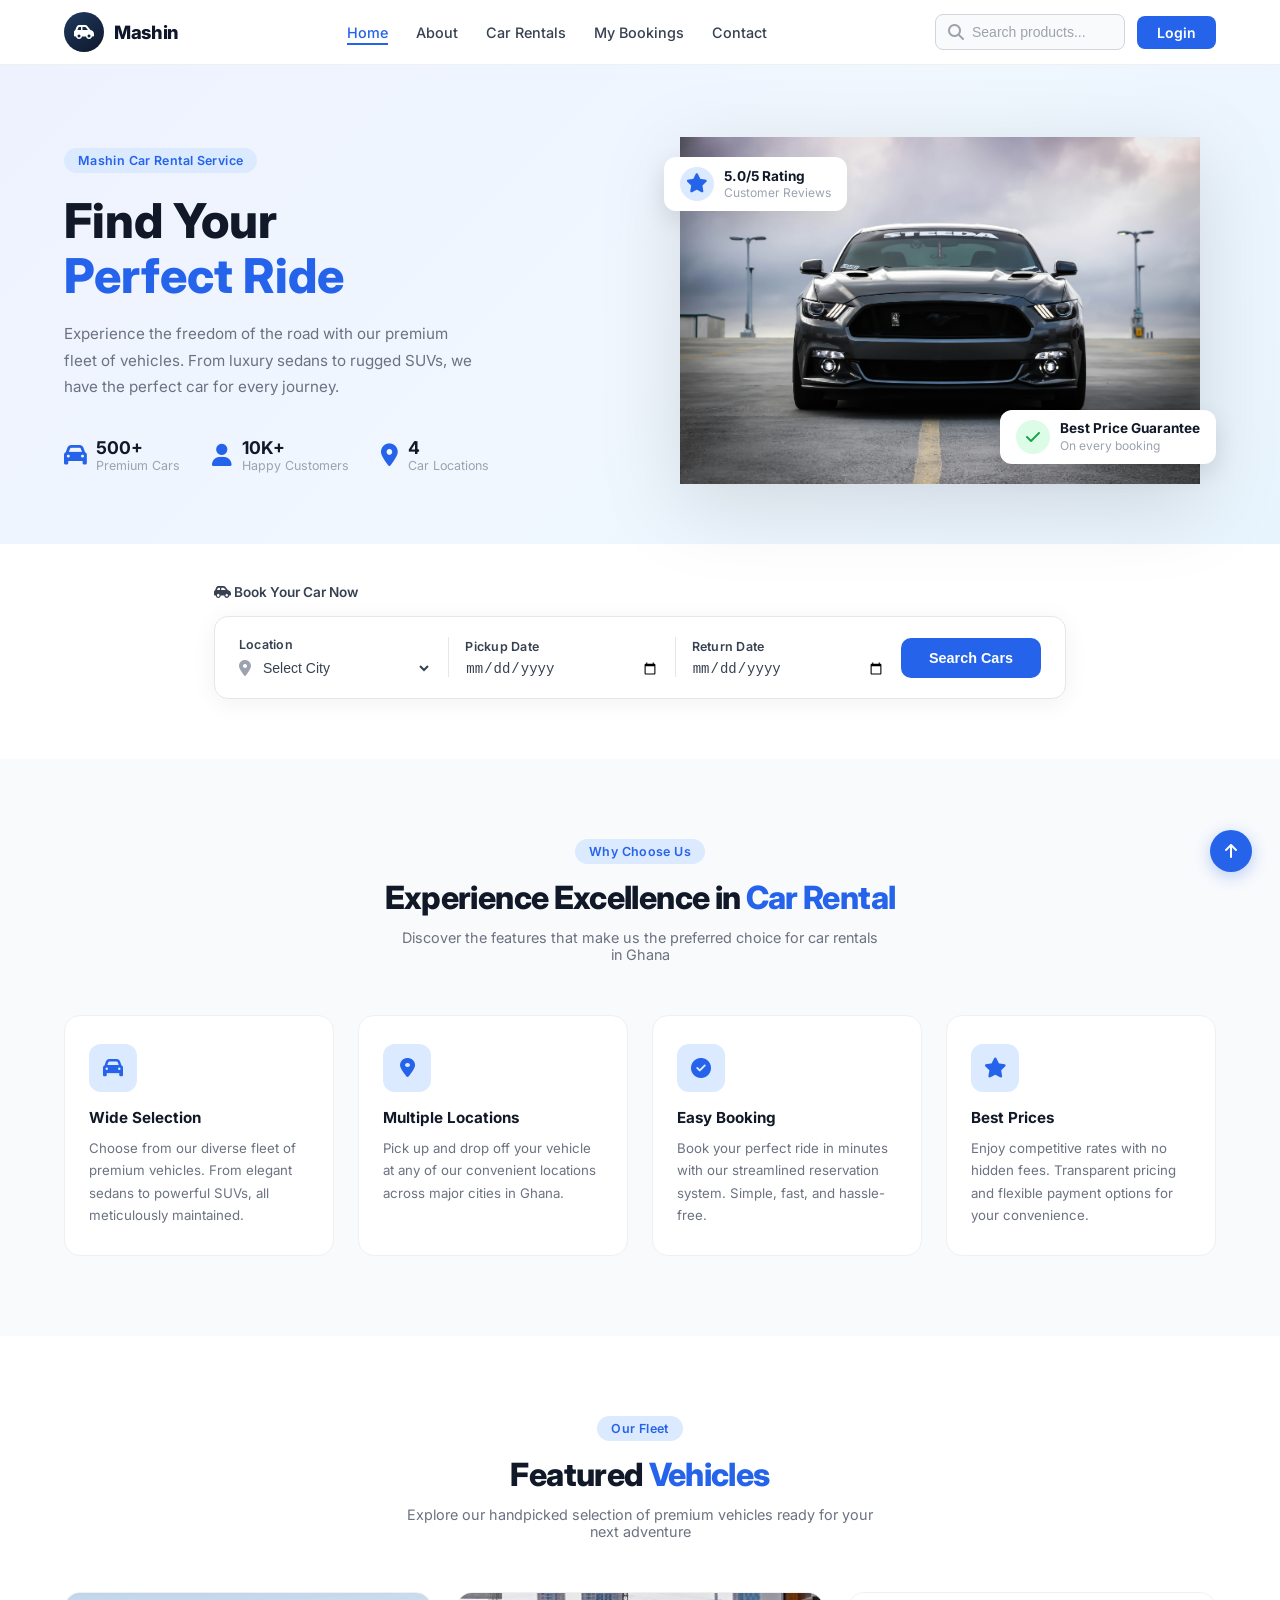
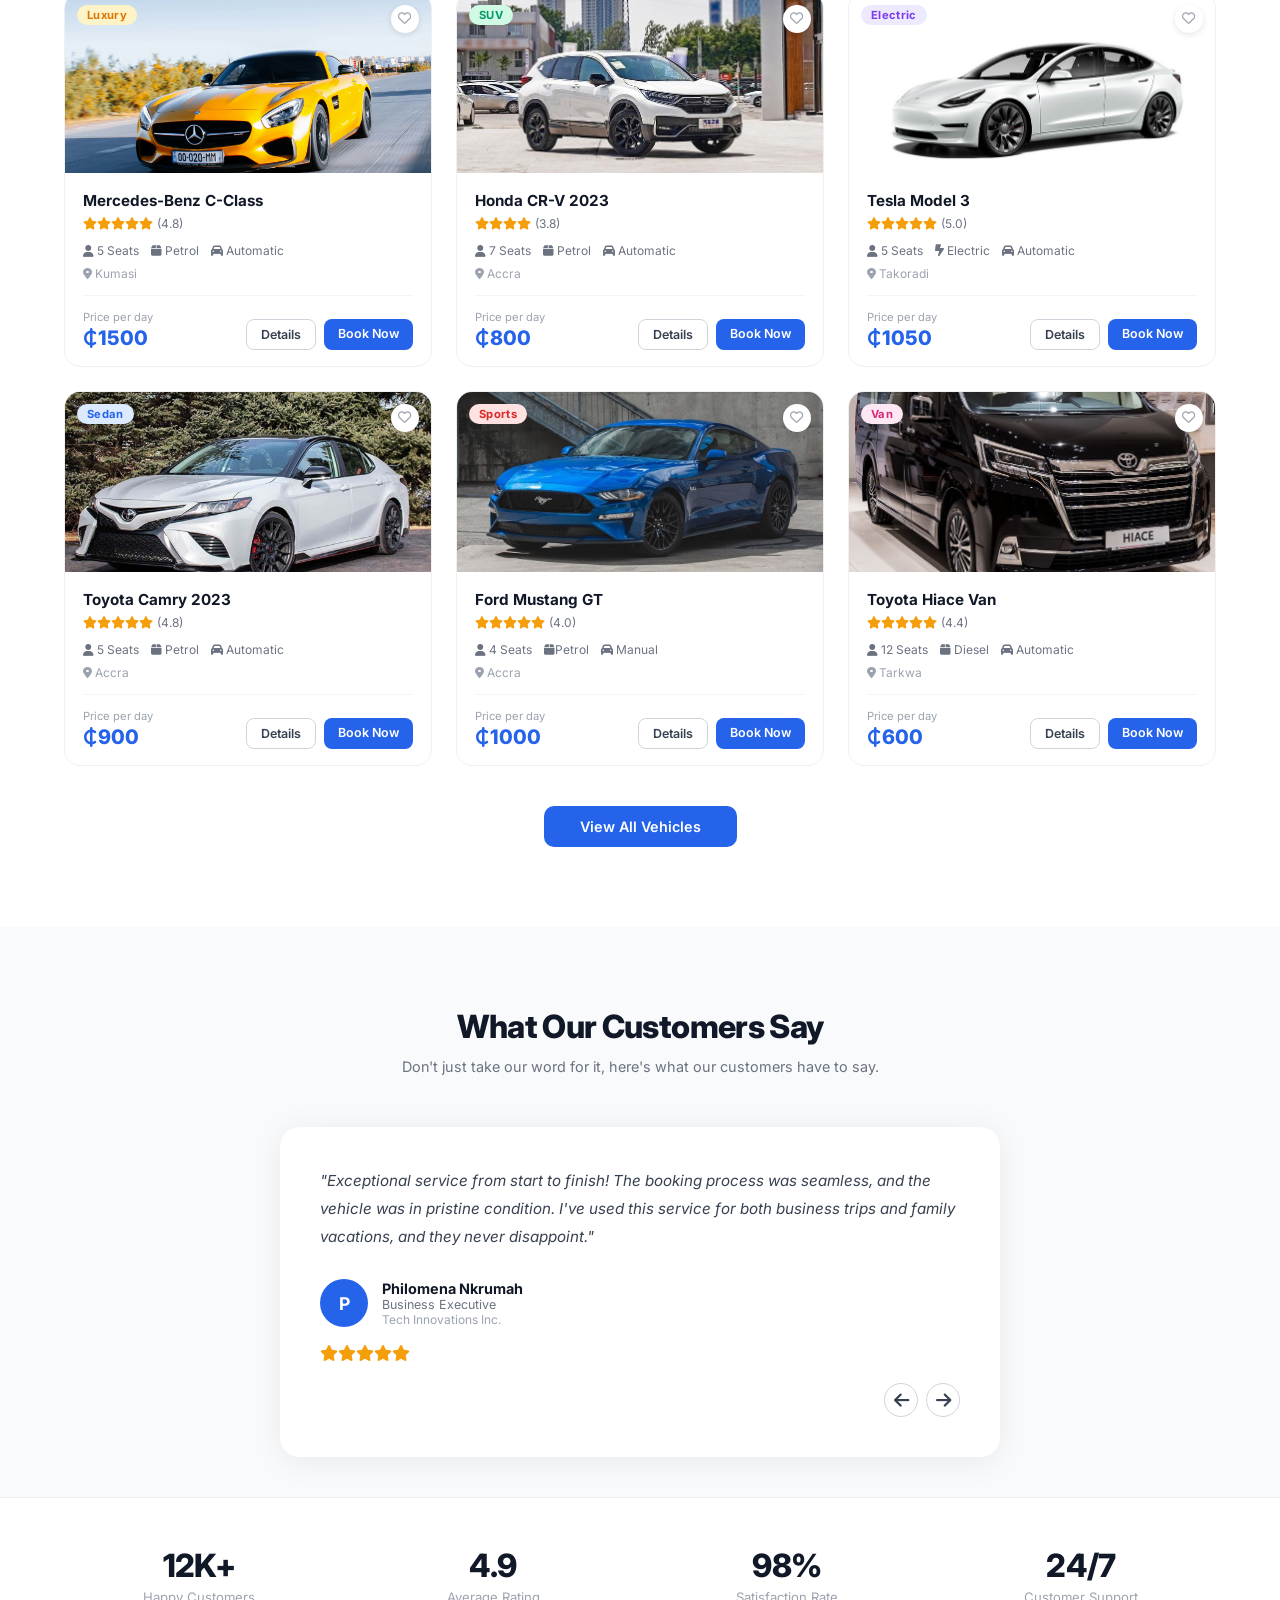
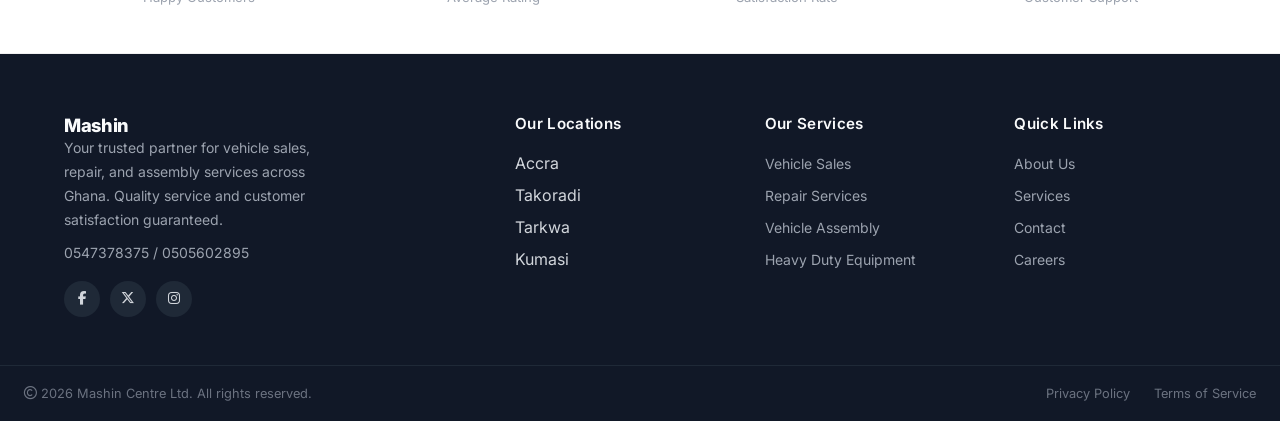
==== commit 5e5efb7d: "added some files" ====
--- a/index.html
+++ b/index.html
@@ -6,7 +6,7 @@
 
     <meta name="viewport" content="width=device-width, initial-scale=1.0" />
 
-    <title>EQUIS</title>
+    <title>Mashin Centre — Car Rental</title>
 
     <link rel="stylesheet" href="css/style.css" />
      <link rel="stylesheet" href="https://cdnjs.cloudflare.com/ajax/libs/font-awesome/6.5.0/css/all.min.css"/>
@@ -21,12 +21,14 @@
 <header>
   <div class="container">
     <div class="navbar">
-
-      <div class="logo">
-        <h1>EQUIS.</h1>
-      </div>
-
-      <nav>
+      <a href="index.html" class="logo" aria-label="Mashin Centre home">
+        <span class="logo-mark" aria-hidden="true"><i class="fa-solid fa-car-side"></i></span>
+        <span class="logo-text">Mashin</span>
+      </a>
+      <button type="button" class="nav-toggle" aria-label="Toggle menu" aria-expanded="false" aria-controls="main-nav">
+        <i class="fa-solid fa-bars"></i>
+      </button>
+      <nav class="main-nav" id="main-nav">
         <ul>
           <li><a href="index.html" class="active">Home</a></li>
           <li><a href="about.html">About</a></li>
@@ -35,15 +37,13 @@
           <li><a href="contact.html">Contact</a></li>
         </ul>
       </nav>
-
       <div class="header-actions">
         <div class="search-box">
           <span class="search-icon"><i class="fa-solid fa-magnifying-glass"></i></span>
-          <input type="text" placeholder="Search products" />
+          <input type="search" placeholder="Search products..." aria-label="Search products" />
         </div>
         <a href="login.html" class="btn-login">Login</a>
       </div>
-
     </div>
   </div>
 </header>
@@ -52,12 +52,9 @@
 <!---------Main ----------------->
 <main>
   <section class="hero">
-    <div class="hero-container">
-
-      
+    <div class="container hero-container">
       <div class="hero-content">
-
-        <span class="hero-label">Equis Car Rental Service</span>
+        <span class="hero-label">Mashin Car Rental Service</span>
 
         <h1 class="hero-title">
           Find Your <br />
@@ -90,7 +87,7 @@
             <span class="stat-icon"><i class="fa-solid fa-location-dot"></i></span>
             <div>
               <p class="stat-number">4</p>
-              <p class="stat-label">City Locations</p>
+              <p class="stat-label">Car Locations</p>
             </div>
           </div>
         </div>
@@ -103,7 +100,7 @@
         <div class="hero-badge badge-rating">
           <span class="badge-star"><i class="fa-solid fa-star"></i></span>
           <div>
-            <p class="badge-title">4.4/5 Rating</p>
+            <p class="badge-title">5.0/5 Rating</p>
             <p class="badge-sub">Customer Reviews</p>
           </div>
         </div>
@@ -113,8 +110,8 @@
         <div class="hero-badge badge-price">
           <span class="badge-check"><i class="fa-solid fa-check"></i></span>
           <div>
-            <p class="badge-title">Best Price</p>
-            <p class="badge-sub">Guarantee</p>
+            <p class="badge-title">Best Price Guarantee</p>
+            <p class="badge-sub">On every booking</p>
           </div>
         </div>
 
@@ -125,8 +122,8 @@
 
   
   <section class="booking-section">
-    <div class="booking-container">
-      <p class="booking-label"><i class="fa-solid fa-calendar"></i> Book Your Car Now</p>
+    <div class="container booking-container">
+      <p class="booking-label"><i class="fa-solid fa-car-side"></i> Book Your Car Now</p>
       <div class="booking-form">
 
         <div class="form-group">
@@ -282,7 +279,7 @@
             </div>
             <div class="vehicle-info">
               <h4>Tesla Model 3</h4>
-              <div class="v-rating"><i class="fa-solid fa-star"></i><i class="fa-solid fa-star"></i><i class="fa-solid fa-star"></i><i class="fa-solid fa-star"></i><i class="fa-solid fa-star"></i><i class="fa-solid fa-star"></i>  <span>(5.0)</span></div>
+              <div class="v-rating"><i class="fa-solid fa-star"></i><i class="fa-solid fa-star"></i><i class="fa-solid fa-star"></i><i class="fa-solid fa-star"></i><i class="fa-solid fa-star"></i> <span>(5.0)</span></div>
               <div class="v-specs">
                 <span><i class="fa-solid fa-user"></i> 5 Seats</span>
                 <span><i class="fa-solid fa-bolt-lightning"></i> Electric</span>
@@ -458,7 +455,7 @@
 
         <div class="footer-brand">
           <div class="footer-logo">
-            <h1>EQUIS.</h1>
+            <span class="logo-text" style="color:#f9fafb;">Mashin</span>
           </div>
           <p class="footer-desc">
             Your trusted partner for vehicle sales, repair, and assembly services across Ghana. Quality service and customer satisfaction guaranteed.
@@ -467,7 +464,7 @@
           <div class="footer-socials">
             <a href="www.facebook.com" class="social-link"><i class="fa-brands fa-facebook-f"></i></a>
             <a href="www.twitter.com" class="social-link"><i class="fa-brands fa-x-twitter"></i></a>
-            <a href="www.LinkedIn.com" class="social-link"><i class="fa-brands fa-linkedin"></i></a>
+            <a href="https://www.instagram.com" class="social-link" rel="noopener noreferrer"><i class="fa-brands fa-instagram"></i></a>
           </div>
         </div>
 
--- a/css/style.css
+++ b/css/style.css
@@ -7,8 +7,35 @@
     padding:0;
     box-sizing: border-box;
     text-decoration:none;
-    font-family: sans-serif;
-}
+}
+
+body {
+  font-family: 'Inter', system-ui, -apple-system, sans-serif;
+  color: #111827;
+}
+
+/* ---- LAYOUT ----- */
+.container {
+  width: 100%;
+  max-width: 1200px;
+  margin-left: auto;
+  margin-right: auto;
+  padding-left: 24px;
+  padding-right: 24px;
+}
+
+.blue,
+.section-header h2 .blue,
+.contact-hero-title .blue {
+  color: #2563eb;
+}
+
+.about-hero-title .hero-year {
+  font-size: 1.25em;
+  color: #2563eb;
+  font-weight: 800;
+}
+
 /* ---- HEADER ----- */
 header {
   background-color: #ffffff;
@@ -18,18 +45,59 @@
   z-index: 1000;
 }
 
-header .container {
-  max-width: 1200px;
-  margin: 0 auto;
-  padding: 0 24px;
-}
-
 .navbar {
   display: flex;
   align-items: center;
   justify-content: space-between;
-  height: 64px;
-  gap: 32px;
+  min-height: 64px;
+  gap: 20px;
+  padding: 10px 0;
+}
+
+.logo {
+  display: inline-flex;
+  align-items: center;
+  gap: 10px;
+  color: inherit;
+  flex-shrink: 0;
+}
+
+.logo-mark {
+  width: 40px;
+  height: 40px;
+  border-radius: 50%;
+  background: linear-gradient(145deg, #1e3a5f 0%, #0f172a 100%);
+  color: #fff;
+  display: flex;
+  align-items: center;
+  justify-content: center;
+  font-size: 1rem;
+}
+
+.logo-text {
+  font-size: 1.15rem;
+  font-weight: 800;
+  letter-spacing: -0.02em;
+  color: #0f172a;
+}
+
+.nav-toggle {
+  display: none;
+  align-items: center;
+  justify-content: center;
+  width: 44px;
+  height: 44px;
+  border: 1px solid #e5e7eb;
+  border-radius: 10px;
+  background: #fff;
+  color: #374151;
+  cursor: pointer;
+  flex-shrink: 0;
+}
+
+.nav-toggle:hover {
+  border-color: #2563eb;
+  color: #2563eb;
 }
 
 .logo-img {
@@ -39,7 +107,7 @@
 }
 
 
-nav ul {
+.main-nav ul {
   list-style: none;
   display: flex;
   align-items: center;
@@ -48,7 +116,7 @@
   padding: 0;
 }
 
-nav ul li a {
+.main-nav ul li a {
   text-decoration: none;
   color: #374151;
   font-size: 0.9rem;
@@ -57,11 +125,11 @@
   white-space: nowrap;
 }
 
-nav ul li a:hover {
+.main-nav ul li a:hover {
   color: #2563eb;
 }
 
-nav ul li a.active {
+.main-nav ul li a.active {
   color: #2563eb;
   border-bottom: 2px solid #2563eb;
   padding-bottom: 2px;
@@ -126,9 +194,6 @@
 }
 
 .hero-container {
-  max-width: 1200px;
-  margin: 0 auto;
-  padding: 0 24px;
   display: grid;
   grid-template-columns: 1fr 1fr;
   align-items: center;
@@ -275,10 +340,6 @@
   color: #9ca3af;
 }
 
-/* ===========================
-   BOOKING FORM SECTION
-   =========================== */
-
 .booking-section {
   background: #ffffff;
   padding: 0 0 60px;
@@ -286,8 +347,8 @@
 
 .booking-container {
   max-width: 900px;
-  margin: 0 auto;
-  padding: 0 24px;
+  margin-left: auto;
+  margin-right: auto;
 }
 
 .booking-label {
@@ -385,9 +446,6 @@
 }
 
  
-/* ===========================
-   WHY CHOOSE US / FEATURES
-   =========================== */
 .features-section {
   background: #f8fafc;
   padding: 80px 0;
@@ -445,8 +503,16 @@
 }
  
 .feature-icon {
-  font-size: 1.8rem;
+  width: 48px;
+  height: 48px;
+  border-radius: 12px;
+  background: #dbeafe;
+  color: #2563eb;
+  font-size: 1.25rem;
   margin-bottom: 16px;
+  display: flex;
+  align-items: center;
+  justify-content: center;
 }
  
 .feature-card h4 {
@@ -462,9 +528,7 @@
   line-height: 1.7;
 }
  
-/* ===========================
-   FEATURED VEHICLES
-   =========================== */
+
 .vehicles-section {
   background: #ffffff;
   padding: 80px 0;
@@ -653,7 +717,7 @@
   background-color: #1d4ed8;
 }
  
-/* View All */
+
 .view-all-wrap {
   text-align: center;
 }
@@ -796,7 +860,2015 @@
   color: #9ca3af;
 }
 
-
+.about-hero {
+  background: linear-gradient(135deg, #eef2ff 0%, #f0f7ff 50%, #e8f4fd 100%);
+  padding: 72px 0 60px;
+  text-align: center;
+}
+ 
+.about-hero .section-tag {
+  display: inline-block;
+  background-color: #dbeafe;
+  color: #2563eb;
+  font-size: 0.78rem;
+  font-weight: 600;
+  padding: 5px 14px;
+  border-radius: 20px;
+  margin-bottom: 20px;
+  letter-spacing: 0.03em;
+}
+ 
+.about-hero-title {
+  font-size: 2.8rem;
+  font-weight: 800;
+  color: #111827;
+  line-height: 1.2;
+  margin-bottom: 16px;
+  letter-spacing: -0.02em;
+}
+ 
+.about-hero-desc {
+  font-size: 0.95rem;
+  color: #6b7280;
+  line-height: 1.75;
+  max-width: 520px;
+  margin: 0 auto;
+}
+ 
+
+.who-section {
+  background: #ffffff;
+  padding: 72px 0;
+}
+ 
+.who-grid {
+  display: grid;
+  grid-template-columns: 1fr 1fr;
+  align-items: center;
+  gap: 56px;
+}
+ 
+.who-img-wrap {
+  border-radius: 16px;
+  overflow: hidden;
+  box-shadow: 0 12px 40px rgba(0, 0, 0, 0.1);
+}
+ 
+.who-img {
+  width: 100%;
+  height: 320px;
+  object-fit: cover;
+  display: block;
+}
+ 
+.who-content h2 {
+  font-size: 1.75rem;
+  font-weight: 800;
+  color: #111827;
+  margin-bottom: 20px;
+  letter-spacing: -0.02em;
+}
+ 
+.who-content p {
+  font-size: 0.875rem;
+  color: #6b7280;
+  line-height: 1.8;
+  margin-bottom: 14px;
+}
+ 
+.who-content p:last-child {
+  margin-bottom: 0;
+}
+ 
+
+.about-services-section {
+  background: #f8fafc;
+  padding: 80px 0;
+}
+ 
+.about-services-section .section-header {
+  text-align: center;
+  margin-bottom: 44px;
+}
+ 
+.about-services-section .section-header h2 {
+  font-size: 2rem;
+  font-weight: 800;
+  color: #111827;
+  letter-spacing: -0.02em;
+}
+ 
+.about-services-grid {
+  display: grid;
+  grid-template-columns: repeat(3, 1fr);
+  gap: 24px;
+  margin-bottom: 32px;
+}
+ 
+.about-service-card {
+  background: #ffffff;
+  border-radius: 16px;
+  padding: 28px 24px;
+  border: 1px solid #f0f0f0;
+  transition: box-shadow 0.2s, transform 0.2s;
+}
+ 
+.about-service-card:hover {
+  box-shadow: 0 8px 32px rgba(37, 99, 235, 0.08);
+  transform: translateY(-4px);
+}
+ 
+.about-service-icon {
+  font-size: 1.5rem;
+  width: 48px;
+  height: 48px;
+  border-radius: 12px;
+  display: flex;
+  align-items: center;
+  justify-content: center;
+  margin-bottom: 16px;
+}
+ 
+.blue-icon   { background: #dbeafe; color: #2563eb; }
+.purple-icon { background: #ede9fe; color: #7c3aed; }
+.green-icon  { background: #dcfce7; color: #16a34a; }
+.pink-icon   { background: #fce7f3; color: #db2777; }
+.teal-icon   { background: #ccfbf1; color: #0d9488; }
+ 
+.about-service-card h4 {
+  font-size: 0.95rem;
+  font-weight: 700;
+  color: #111827;
+  margin-bottom: 10px;
+}
+ 
+.about-service-card p {
+  font-size: 0.83rem;
+  color: #6b7280;
+  line-height: 1.7;
+}
+ 
+
+.about-stats-box {
+  background: #ffffff;
+  border-radius: 16px;
+  border: 1px solid #f0f0f0;
+  padding: 36px 40px;
+  display: grid;
+  grid-template-columns: repeat(4, 1fr);
+  gap: 24px;
+  text-align: center;
+  box-shadow: 0 4px 20px rgba(0, 0, 0, 0.04);
+}
+ 
+.about-stat-item {
+  display: flex;
+  flex-direction: column;
+  align-items: center;
+  gap: 6px;
+}
+ 
+.about-stat-icon {
+  font-size: 1.4rem;
+  color: #2563eb;
+  margin-bottom: 4px;
+}
+ 
+.about-stat-num {
+  font-size: 1.6rem;
+  font-weight: 800;
+  color: #111827;
+  letter-spacing: -0.02em;
+  line-height: 1.2;
+}
+ 
+.about-stat-lbl {
+  font-size: 0.78rem;
+  color: #9ca3af;
+}
+ 
+
+.mvg-section {
+  background: #ffffff;
+  padding: 80px 0;
+}
+ 
+.mvg-grid {
+  display: grid;
+  grid-template-columns: repeat(3, 1fr);
+  gap: 24px;
+}
+ 
+.mvg-card {
+  background: #f8fafc;
+  border-radius: 16px;
+  padding: 28px 24px;
+  border: 1px solid #f0f0f0;
+  transition: box-shadow 0.2s, transform 0.2s;
+}
+ 
+.mvg-card:hover {
+  box-shadow: 0 8px 32px rgba(37, 99, 235, 0.07);
+  transform: translateY(-4px);
+}
+ 
+.mvg-icon {
+  font-size: 1.4rem;
+  width: 44px;
+  height: 44px;
+  border-radius: 10px;
+  display: flex;
+  align-items: center;
+  justify-content: center;
+  margin-bottom: 16px;
+}
+ 
+.mvg-card h4 {
+  font-size: 0.95rem;
+  font-weight: 700;
+  color: #111827;
+  margin-bottom: 10px;
+}
+ 
+.mvg-card p {
+  font-size: 0.83rem;
+  color: #6b7280;
+  line-height: 1.75;
+}
+ 
+
+.journey-section {
+  background: #f8fafc;
+  padding: 80px 0;
+}
+ 
+.journey-section .section-header {
+  text-align: center;
+  margin-bottom: 44px;
+}
+ 
+.journey-section .section-header h2 {
+  font-size: 2rem;
+  font-weight: 800;
+  color: #111827;
+  letter-spacing: -0.02em;
+}
+ 
+.journey-box {
+  max-width: 680px;
+  margin: 0 auto;
+  background: #ffffff;
+  border-radius: 20px;
+  padding: 40px 48px;
+  box-shadow: 0 4px 24px rgba(0, 0, 0, 0.06);
+  border: 1px solid #f0f0f0;
+}
+ 
+.timeline {
+  display: flex;
+  flex-direction: column;
+  gap: 0;
+}
+ 
+.timeline-item {
+  display: flex;
+  align-items: flex-start;
+  gap: 16px;
+  padding: 18px 0;
+  border-bottom: 1px solid #f3f4f6;
+  position: relative;
+}
+ 
+.timeline-item:last-child {
+  border-bottom: none;
+  padding-bottom: 0;
+}
+ 
+.timeline-item:first-child {
+  padding-top: 0;
+}
+ 
+.timeline-icon {
+  font-size: 1.1rem;
+  color: #2563eb;
+  flex-shrink: 0;
+  margin-top: 2px;
+}
+ 
+.timeline-content {
+  display: flex;
+  flex-direction: column;
+  gap: 4px;
+}
+ 
+.timeline-year {
+  font-size: 1rem;
+  font-weight: 700;
+  color: #2563eb;
+  line-height: 1.2;
+}
+ 
+.timeline-desc {
+  font-size: 0.875rem;
+  color: #6b7280;
+  line-height: 1.6;
+}
+ 
+
+.cta-section {
+  padding: 60px 0 80px;
+  background: #ffffff;
+}
+ 
+.cta-banner {
+  background: linear-gradient(135deg, #2563eb 0%, #7c3aed 100%);
+  border-radius: 20px;
+  padding: 56px 40px;
+  text-align: center;
+  color: #ffffff;
+}
+ 
+.cta-banner h2 {
+  font-size: 1.9rem;
+  font-weight: 800;
+  color: #ffffff;
+  margin-bottom: 12px;
+  letter-spacing: -0.02em;
+}
+ 
+.cta-banner p {
+  font-size: 0.95rem;
+  color: rgba(255, 255, 255, 0.82);
+  margin-bottom: 28px;
+  line-height: 1.6;
+}
+ 
+.cta-actions {
+  display: flex;
+  justify-content: center;
+  gap: 14px;
+  flex-wrap: wrap;
+}
+ 
+.btn-cta-outline {
+  padding: 11px 28px;
+  border: 2px solid #ffffff;
+  border-radius: 10px;
+  font-size: 0.875rem;
+  font-weight: 600;
+  color: #ffffff;
+  text-decoration: none;
+  transition: background 0.2s, color 0.2s;
+}
+ 
+.btn-cta-outline:hover {
+  background: #ffffff;
+  color: #2563eb;
+}
+ 
+.btn-cta-solid {
+  padding: 11px 28px;
+  background: #ffffff;
+  border-radius: 10px;
+  font-size: 0.875rem;
+  font-weight: 600;
+  color: #2563eb;
+  text-decoration: none;
+  transition: opacity 0.2s;
+}
+ 
+.btn-cta-solid:hover {
+  opacity: 0.88;
+}
+ 
+
+.top-arrow {
+  position: fixed;
+  bottom: 28px;
+  right: 28px;
+  z-index: 999;
+}
+ 
+.top-arrow a {
+  width: 42px;
+  height: 42px;
+  background: #2563eb;
+  color: #ffffff;
+  border-radius: 50%;
+  display: flex;
+  align-items: center;
+  justify-content: center;
+  font-size: 1rem;
+  text-decoration: none;
+  box-shadow: 0 4px 16px rgba(37, 99, 235, 0.3);
+  transition: background 0.2s, transform 0.2s;
+}
+ 
+.top-arrow a:hover {
+  background: #1d4ed8;
+  transform: translateY(-2px);
+}
+.user-avatar {
+  width: 36px;
+  height: 36px;
+  border-radius: 50%;
+  background: #2563eb;
+  color: #ffffff;
+  font-size: 0.78rem;
+  font-weight: 700;
+  display: flex;
+  align-items: center;
+  justify-content: center;
+  flex-shrink: 0;
+  letter-spacing: 0.02em;
+}
+ 
+.btn-logout {
+  background-color: #dc2626;
+  color: #ffffff;
+  text-decoration: none;
+  padding: 8px 20px;
+  border-radius: 8px;
+  font-size: 0.875rem;
+  font-weight: 600;
+  transition: background-color 0.2s ease;
+  white-space: nowrap;
+}
+ 
+.btn-logout:hover {
+  background-color: #b91c1c;
+}
+ 
+/* --------------------CONTACT STYLES--------------- */
+.contact-hero {
+  background: linear-gradient(135deg, #eef2ff 0%, #f0f7ff 50%, #e8f4fd 100%);
+  padding: 64px 0 52px;
+  text-align: center;
+}
+ 
+.contact-hero .section-tag {
+  display: inline-block;
+  background-color: #dbeafe;
+  color: #2563eb;
+  font-size: 0.78rem;
+  font-weight: 600;
+  padding: 5px 14px;
+  border-radius: 20px;
+  margin-bottom: 16px;
+  letter-spacing: 0.03em;
+}
+ 
+.contact-hero-title {
+  font-size: 2.6rem;
+  font-weight: 800;
+  color: #111827;
+  line-height: 1.2;
+  margin-bottom: 14px;
+  letter-spacing: -0.02em;
+}
+ 
+.contact-hero-desc {
+  font-size: 0.95rem;
+  color: #6b7280;
+  line-height: 1.75;
+  max-width: 480px;
+  margin: 0 auto;
+}
+ 
+/* ------------------INFO STYLES------------- */
+.info-cards-section {
+  background: #ffffff;
+  padding: 48px 0 40px;
+}
+ 
+.info-cards-grid {
+  display: grid;
+  grid-template-columns: repeat(4, 1fr);
+  gap: 20px;
+}
+ 
+.info-card {
+  background: #ffffff;
+  border: 1px solid #e5e7eb;
+  border-radius: 16px;
+  padding: 24px 20px;
+  transition: box-shadow 0.2s, transform 0.2s;
+}
+ 
+.info-card:hover {
+  box-shadow: 0 8px 28px rgba(0, 0, 0, 0.07);
+  transform: translateY(-3px);
+}
+ 
+.info-card-icon {
+  width: 44px;
+  height: 44px;
+  border-radius: 10px;
+  display: flex;
+  align-items: center;
+  justify-content: center;
+  font-size: 1.15rem;
+  margin-bottom: 14px;
+}
+ 
+.orange-icon { background: #fff7ed; color: #ea580c; }
+ 
+.info-card h4 {
+  font-size: 0.9rem;
+  font-weight: 700;
+  color: #111827;
+  margin-bottom: 8px;
+}
+ 
+.info-card p {
+  font-size: 0.8rem;
+  color: #6b7280;
+  line-height: 1.6;
+  margin-bottom: 2px;
+}
+ 
+/* ------------------CONTACT STYLES------------- */
+.contact-main-section {
+  background: #f8fafc;
+  padding: 48px 0 60px;
+}
+ 
+.contact-main-grid {
+  display: grid;
+  grid-template-columns: 1fr 1fr;
+  gap: 24px;
+  align-items: start;
+}
+ 
+
+.contact-form-card {
+  background: #ffffff;
+  border-radius: 20px;
+  padding: 36px 32px;
+  border: 1px solid #e5e7eb;
+  box-shadow: 0 4px 20px rgba(0, 0, 0, 0.05);
+}
+ 
+.contact-form-card h2 {
+  font-size: 1.4rem;
+  font-weight: 800;
+  color: #111827;
+  margin-bottom: 6px;
+  letter-spacing: -0.02em;
+}
+ 
+.form-subtitle {
+  font-size: 0.83rem;
+  color: #6b7280;
+  line-height: 1.6;
+  margin-bottom: 28px;
+}
+ 
+.contact-form {
+  display: flex;
+  flex-direction: column;
+  gap: 18px;
+}
+ 
+.field-group {
+  display: flex;
+  flex-direction: column;
+  gap: 6px;
+}
+ 
+.field-row {
+  display: grid;
+  grid-template-columns: 1fr 1fr;
+  gap: 16px;
+}
+ 
+.field-group label {
+  font-size: 0.78rem;
+  font-weight: 600;
+  color: #374151;
+}
+ 
+.req {
+  color: #dc2626;
+}
+ 
+.field-input-wrap {
+  display: flex;
+  align-items: center;
+  gap: 10px;
+  border: 1px solid #d1d5db;
+  border-radius: 10px;
+  padding: 10px 14px;
+  background: #ffffff;
+  transition: border-color 0.2s;
+}
+ 
+.field-input-wrap:focus-within {
+  border-color: #2563eb;
+  box-shadow: 0 0 0 3px rgba(37, 99, 235, 0.08);
+}
+ 
+.field-icon {
+  font-size: 0.9rem;
+  color: #9ca3af;
+  flex-shrink: 0;
+}
+ 
+.field-input-wrap input {
+  border: none;
+  outline: none;
+  font-size: 0.83rem;
+  color: #374151;
+  background: transparent;
+  width: 100%;
+  font-family: 'Poppins', sans-serif;
+}
+ 
+.field-input-wrap input::placeholder {
+  color: #9ca3af;
+}
+ 
+.textarea-wrap {
+  align-items: flex-start;
+  padding: 12px 14px;
+}
+ 
+.textarea-wrap textarea {
+  border: none;
+  outline: none;
+  font-size: 0.83rem;
+  color: #374151;
+  background: transparent;
+  width: 100%;
+  resize: vertical;
+  font-family: 'Poppins', sans-serif;
+  line-height: 1.6;
+}
+ 
+.textarea-wrap textarea::placeholder {
+  color: #9ca3af;
+}
+ 
+.btn-send-message {
+  width: 100%;
+  padding: 13px 28px;
+  background: linear-gradient(135deg, #2563eb 0%, #7c3aed 100%);
+  color: #ffffff;
+  border: none;
+  border-radius: 10px;
+  font-size: 0.9rem;
+  font-weight: 600;
+  cursor: pointer;
+  font-family: 'Poppins', sans-serif;
+  display: flex;
+  align-items: center;
+  justify-content: center;
+  gap: 8px;
+  transition: opacity 0.2s, transform 0.1s;
+  margin-top: 4px;
+}
+ 
+.btn-send-message:hover {
+  opacity: 0.9;
+  transform: translateY(-1px);
+}
+ 
+.btn-send-message:active {
+  transform: translateY(0);
+}
+ 
+
+.contact-sidebar {
+  display: flex;
+  flex-direction: column;
+  gap: 20px;
+}
+ 
+.sidebar-card {
+  background: #ffffff;
+  border-radius: 20px;
+  padding: 28px 24px;
+  border: 1px solid #e5e7eb;
+  box-shadow: 0 4px 20px rgba(0, 0, 0, 0.05);
+}
+ 
+.sidebar-card h3 {
+  font-size: 1.1rem;
+  font-weight: 800;
+  color: #111827;
+  margin-bottom: 20px;
+  letter-spacing: -0.01em;
+}
+ 
+
+.location-block {
+  margin-bottom: 20px;
+  padding-bottom: 20px;
+  border-bottom: 1px solid #f3f4f6;
+}
+ 
+.location-block:last-child {
+  margin-bottom: 0;
+  padding-bottom: 0;
+  border-bottom: none;
+}
+ 
+.location-block h5 {
+  font-size: 0.88rem;
+  font-weight: 700;
+  color: #111827;
+  margin-bottom: 8px;
+}
+ 
+.location-block p {
+  font-size: 0.78rem;
+  color: #6b7280;
+  line-height: 1.6;
+  display: flex;
+  align-items: center;
+  gap: 7px;
+  margin-bottom: 3px;
+}
+ 
+.location-block p i {
+  color: #9ca3af;
+  font-size: 0.75rem;
+  width: 12px;
+  flex-shrink: 0;
+}
+ 
+
+.follow-card h3 {
+  margin-bottom: 8px;
+}
+ 
+.follow-desc {
+  font-size: 0.82rem;
+  color: #6b7280;
+  line-height: 1.6;
+  margin-bottom: 18px;
+}
+ 
+.follow-socials {
+  display: flex;
+  gap: 10px;
+}
+ 
+.follow-social-link {
+  width: 40px;
+  height: 40px;
+  border-radius: 10px;
+  border: 1px solid #e5e7eb;
+  background: #ffffff;
+  display: flex;
+  align-items: center;
+  justify-content: center;
+  font-size: 0.9rem;
+  color: #374151;
+  text-decoration: none;
+  transition: border-color 0.2s, background 0.2s, color 0.2s;
+}
+ 
+.follow-social-link:hover {
+  border-color: #2563eb;
+  background: #2563eb;
+  color: #ffffff;
+}
+ 
+.faq-section {
+  background: #ffffff;
+  padding: 48px 0 72px;
+}
+ 
+.faq-box {
+  background: #f8fafc;
+  border-radius: 20px;
+  padding: 48px 40px;
+  border: 1px solid #e5e7eb;
+}
+ 
+.faq-title {
+  font-size: 1.5rem;
+  font-weight: 800;
+  color: #111827;
+  text-align: center;
+  margin-bottom: 36px;
+  letter-spacing: -0.02em;
+}
+ 
+.faq-grid {
+  display: grid;
+  grid-template-columns: 1fr 1fr;
+  gap: 28px 48px;
+}
+ 
+.faq-item h5 {
+  font-size: 0.88rem;
+  font-weight: 700;
+  color: #111827;
+  margin-bottom: 6px;
+}
+ 
+.faq-item p {
+  font-size: 0.82rem;
+  color: #6b7280;
+  line-height: 1.7;
+}
+/* ---------- RENTALS HERO ---------- */
+.rentals-hero {
+  background: linear-gradient(135deg, #eef2ff 0%, #f0f7ff 50%, #e8f4fd 100%);
+  padding: 56px 0 44px;
+}
+ 
+.rentals-hero .section-tag {
+  display: inline-block;
+  background-color: #dbeafe;
+  color: #2563eb;
+  font-size: 0.78rem;
+  font-weight: 600;
+  padding: 5px 14px;
+  border-radius: 20px;
+  margin-bottom: 16px;
+  letter-spacing: 0.03em;
+}
+ 
+.rentals-hero-title {
+  font-size: 2.6rem;
+  font-weight: 800;
+  color: #111827;
+  line-height: 1.2;
+  margin-bottom: 14px;
+  letter-spacing: -0.02em;
+}
+ 
+.rentals-title-blue {
+  color: #2563eb;
+}
+ 
+.rentals-hero-desc {
+  font-size: 0.9rem;
+  color: #6b7280;
+  line-height: 1.75;
+  max-width: 460px;
+}
+ 
+/* ---------- SEARCH BAR ---------- */
+.rentals-search-section {
+  background: #ffffff;
+  padding: 28px 0;
+  border-bottom: 1px solid #f0f0f0;
+}
+ 
+.rentals-search-bar {
+  display: flex;
+  align-items: center;
+  gap: 0;
+  background: #ffffff;
+  border: 1px solid #e5e7eb;
+  border-radius: 12px;
+  padding: 14px 20px;
+  box-shadow: 0 2px 12px rgba(0, 0, 0, 0.05);
+}
+ 
+.rsb-group {
+  display: flex;
+  align-items: center;
+  gap: 10px;
+  flex: 1;
+}
+ 
+.rsb-icon {
+  color: #9ca3af;
+  font-size: 0.9rem;
+  flex-shrink: 0;
+}
+ 
+.rsb-select,
+.rsb-input {
+  border: none;
+  outline: none;
+  background: transparent;
+  font-size: 0.875rem;
+  color: #374151;
+  width: 100%;
+  cursor: pointer;
+  font-family: inherit;
+}
+ 
+.rsb-select option {
+  color: #374151;
+}
+ 
+.rsb-divider {
+  width: 1px;
+  height: 36px;
+  background: #e5e7eb;
+  margin: 0 20px;
+  flex-shrink: 0;
+}
+ 
+.btn-filters {
+  background: #2563eb;
+  color: #ffffff;
+  border: none;
+  padding: 10px 22px;
+  border-radius: 8px;
+  font-size: 0.875rem;
+  font-weight: 600;
+  cursor: pointer;
+  display: flex;
+  align-items: center;
+  gap: 8px;
+  white-space: nowrap;
+  margin-left: 16px;
+  flex-shrink: 0;
+  transition: background-color 0.2s ease;
+  font-family: inherit;
+}
+ 
+.btn-filters:hover {
+  background: #1d4ed8;
+}
+ 
+ /*-------------- Rentals STYLES---------- */
+.rentals-main-section {
+  background: #f8fafc;
+  padding: 36px 0 60px;
+}
+ 
+.rentals-layout {
+  display: grid;
+  grid-template-columns: 260px 1fr;
+  gap: 24px;
+  align-items: start;
+}
+ 
+.filters-sidebar {
+  background: #ffffff;
+  border-radius: 16px;
+  padding: 24px 20px;
+  border: 1px solid #e5e7eb;
+  box-shadow: 0 2px 12px rgba(0, 0, 0, 0.04);
+  position: sticky;
+  top: 84px;
+}
+ 
+.filters-header {
+  display: flex;
+  align-items: center;
+  justify-content: space-between;
+  margin-bottom: 20px;
+}
+ 
+.filters-header h3 {
+  font-size: 1rem;
+  font-weight: 700;
+  color: #111827;
+}
+ 
+.clear-all {
+  font-size: 0.78rem;
+  font-weight: 600;
+  color: #2563eb;
+  text-decoration: none;
+  transition: color 0.2s;
+}
+ 
+.clear-all:hover {
+  color: #1d4ed8;
+}
+ 
+
+.filter-group {
+  margin-bottom: 20px;
+  padding-bottom: 20px;
+  border-bottom: 1px solid #f3f4f6;
+}
+ 
+.filter-group:last-child {
+  margin-bottom: 0;
+  padding-bottom: 0;
+  border-bottom: none;
+}
+ 
+.filter-label {
+  display: block;
+  font-size: 0.78rem;
+  font-weight: 700;
+  color: #374151;
+  margin-bottom: 10px;
+  letter-spacing: 0.02em;
+}
+ 
+.filter-search-wrap {
+  display: flex;
+  align-items: center;
+  gap: 8px;
+  border: 1px solid #d1d5db;
+  border-radius: 8px;
+  padding: 8px 12px;
+  background: #f9fafb;
+}
+ 
+.filter-search-wrap i {
+  color: #9ca3af;
+  font-size: 0.8rem;
+}
+ 
+.filter-search-input {
+  border: none;
+  outline: none;
+  background: transparent;
+  font-size: 0.8rem;
+  color: #374151;
+  width: 100%;
+  font-family: inherit;
+}
+ 
+.filter-search-input::placeholder {
+  color: #9ca3af;
+}
+ 
+
+.filter-options {
+  display: flex;
+  flex-direction: column;
+  gap: 8px;
+}
+ 
+.filter-radio {
+  display: flex;
+  align-items: center;
+  gap: 8px;
+  font-size: 0.82rem;
+  color: #374151;
+  cursor: pointer;
+}
+ 
+.filter-radio input[type="radio"] {
+  accent-color: #2563eb;
+  width: 14px;
+  height: 14px;
+  cursor: pointer;
+  flex-shrink: 0;
+}
+ 
+
+.price-range-inputs {
+  display: flex;
+  align-items: center;
+  gap: 8px;
+}
+ 
+.price-input {
+  flex: 1;
+  border: 1px solid #d1d5db;
+  border-radius: 6px;
+  padding: 7px 10px;
+  font-size: 0.8rem;
+  color: #374151;
+  outline: none;
+  background: #f9fafb;
+  font-family: inherit;
+  width: 0;
+}
+ 
+.price-input:focus {
+  border-color: #2563eb;
+}
+ 
+.price-input::placeholder {
+  color: #9ca3af;
+}
+ 
+.price-dash {
+  font-size: 0.78rem;
+  color: #9ca3af;
+  flex-shrink: 0;
+}
+ 
+
+.filter-select {
+  width: 100%;
+  border: 1px solid #d1d5db;
+  border-radius: 8px;
+  padding: 9px 12px;
+  font-size: 0.82rem;
+  color: #374151;
+  background: #f9fafb;
+  outline: none;
+  cursor: pointer;
+  font-family: inherit;
+}
+ 
+.filter-select:focus {
+  border-color: #2563eb;
+}
+ 
+
+.rentals-grid-area {
+  display: flex;
+  flex-direction: column;
+  gap: 20px;
+}
+ 
+
+.results-header {
+  display: flex;
+  align-items: center;
+  justify-content: space-between;
+  background: #ffffff;
+  border-radius: 10px;
+  padding: 12px 16px;
+  border: 1px solid #e5e7eb;
+}
+ 
+.results-count {
+  font-size: 0.875rem;
+  font-weight: 600;
+  color: #374151;
+}
+ 
+.results-controls {
+  display: flex;
+  align-items: center;
+  gap: 8px;
+}
+ 
+.sort-select {
+  border: 1px solid #d1d5db;
+  border-radius: 8px;
+  padding: 6px 12px;
+  font-size: 0.82rem;
+  color: #374151;
+  background: #ffffff;
+  outline: none;
+  cursor: pointer;
+  font-family: inherit;
+}
+ 
+.view-btn {
+  width: 32px;
+  height: 32px;
+  border: 1px solid #d1d5db;
+  border-radius: 6px;
+  background: #ffffff;
+  color: #9ca3af;
+  font-size: 0.85rem;
+  cursor: pointer;
+  display: flex;
+  align-items: center;
+  justify-content: center;
+  transition: all 0.2s;
+}
+ 
+.view-btn:hover,
+.view-btn-active {
+  border-color: #2563eb;
+  color: #2563eb;
+  background: #eff6ff;
+}
+ 
+.rentals-cars-grid {
+  display: grid;
+  grid-template-columns: repeat(3, 1fr);
+  gap: 20px;
+}
+ 
+
+.rental-card {
+  background: #ffffff;
+  border-radius: 16px;
+  border: 1px solid #e5e7eb;
+  overflow: hidden;
+  transition: box-shadow 0.2s, transform 0.2s;
+}
+ 
+.rental-card:hover {
+  box-shadow: 0 12px 36px rgba(0, 0, 0, 0.09);
+  transform: translateY(-4px);
+}
+ 
+
+.rental-img-wrap {
+  position: relative;
+  height: 170px;
+  overflow: hidden;
+  background: #f8fafc;
+}
+ 
+.rental-img-wrap img {
+  width: 100%;
+  height: 100%;
+  object-fit: cover;
+  transition: transform 0.3s ease;
+  display: block;
+}
+ 
+.rental-card:hover .rental-img-wrap img {
+  transform: scale(1.05);
+}
+ 
+
+.rental-img-wrap .v-tag {
+  position: absolute;
+  top: 10px;
+  left: 10px;
+  font-size: 0.68rem;
+  font-weight: 700;
+  padding: 3px 9px;
+  border-radius: 20px;
+  text-transform: capitalize;
+  letter-spacing: 0.03em;
+  z-index: 2;
+}
+ 
+
+.avail-tag {
+  position: absolute;
+  top: 10px;
+  left: 64px;
+  font-size: 0.68rem;
+  font-weight: 700;
+  padding: 3px 9px;
+  border-radius: 20px;
+  background: #dcfce7;
+  color: #16a34a;
+  z-index: 2;
+  letter-spacing: 0.02em;
+}
+ 
+
+.rental-info {
+  padding: 14px 16px 14px;
+}
+ 
+.rental-info h4 {
+  font-size: 0.92rem;
+  font-weight: 700;
+  color: #111827;
+  margin-bottom: 6px;
+}
+ 
+
+.r-rating {
+  font-size: 0.75rem;
+  color: #f59e0b;
+  margin-bottom: 10px;
+  display: flex;
+  align-items: center;
+  gap: 2px;
+}
+ 
+.r-rating span {
+  color: #6b7280;
+  font-size: 0.73rem;
+  margin-left: 4px;
+}
+ 
+
+.r-specs {
+  display: grid;
+  grid-template-columns: 1fr 1fr;
+  gap: 5px 8px;
+  margin-bottom: 12px;
+}
+ 
+.r-specs span {
+  font-size: 0.75rem;
+  color: #6b7280;
+  display: flex;
+  align-items: center;
+  gap: 5px;
+}
+ 
+.r-specs span i {
+  color: #9ca3af;
+  font-size: 0.72rem;
+  width: 12px;
+  flex-shrink: 0;
+}
+ 
+.r-footer {
+  display: flex;
+  align-items: flex-end;
+  justify-content: space-between;
+  border-top: 1px solid #f3f4f6;
+  padding-top: 12px;
+}
+ 
+.r-price-label {
+  font-size: 0.68rem;
+  color: #9ca3af;
+  margin-bottom: 2px;
+}
+ 
+.r-price {
+  font-size: 1.2rem;
+  font-weight: 800;
+  color: #2563eb;
+}
+ 
+.r-actions {
+  display: flex;
+  gap: 7px;
+}
+ 
+
+.rental-card .btn-details {
+  padding: 7px 13px;
+  border: 1.5px solid #d1d5db;
+  border-radius: 8px;
+  font-size: 0.75rem;
+  font-weight: 600;
+  color: #374151;
+  background: transparent;
+  text-decoration: none;
+  transition: border-color 0.2s, color 0.2s;
+  white-space: nowrap;
+  display: inline-flex;
+  align-items: center;
+}
+ 
+.rental-card .btn-details:hover {
+  border-color: #2563eb;
+  color: #2563eb;
+}
+ 
+.rental-card .btn-book {
+  padding: 7px 13px;
+  background: linear-gradient(135deg, #2563eb, #7c3aed);
+  border: none;
+  border-radius: 8px;
+  font-size: 0.75rem;
+  font-weight: 600;
+  color: #ffffff;
+  text-decoration: none;
+  transition: opacity 0.2s, transform 0.1s;
+  white-space: nowrap;
+  display: inline-flex;
+  align-items: center;
+}
+
+.rental-card .btn-book:hover {
+  opacity: 0.92;
+  transform: translateY(-1px);
+}
+/* =============================================
+   My Bookings page
+   ============================================= */
+
+body.page-bookings {
+  background-color: #f0f4f8;
+}
+
+/* ---------- BOOKINGS SECTION ---------- */
+.bookings-section {
+  padding: 48px 0 72px;
+  min-height: calc(100vh - 64px);
+}
+
+/* ---------- PAGE TITLE ---------- */
+.bookings-title-wrap {
+  margin-bottom: 28px;
+}
+
+.bookings-title {
+  font-size: 2rem;
+  font-weight: 800;
+  color: #111827;
+  letter-spacing: -0.02em;
+  margin-bottom: 6px;
+}
+
+.bookings-subtitle {
+  font-size: 0.85rem;
+  color: #6b7280;
+  display: flex;
+  align-items: center;
+  gap: 7px;
+}
+
+.bookings-subtitle i {
+  color: #9ca3af;
+}
+
+/* ---------- TABS ---------- */
+.booking-tabs {
+  display: flex;
+  gap: 10px;
+  margin-bottom: 28px;
+  flex-wrap: wrap;
+}
+
+.booking-tab {
+  display: flex;
+  align-items: center;
+  gap: 7px;
+  padding: 9px 20px;
+  border-radius: 10px;
+  border: 1.5px solid #e5e7eb;
+  background: #ffffff;
+  font-size: 0.875rem;
+  font-weight: 600;
+  color: #374151;
+  cursor: pointer;
+  transition: all 0.2s ease;
+  font-family: inherit;
+}
+
+.booking-tab:hover {
+  border-color: #2563eb;
+  color: #2563eb;
+}
+
+.booking-tab-active {
+  background: linear-gradient(135deg, #2563eb, #7c3aed);
+  border-color: transparent;
+  color: #ffffff;
+}
+
+.booking-tab-active:hover {
+  color: #ffffff;
+  border-color: transparent;
+  opacity: 0.92;
+}
+
+.tab-count {
+  font-size: 0.75rem;
+  font-weight: 700;
+  background: rgba(255, 255, 255, 0.25);
+  border-radius: 20px;
+  padding: 1px 7px;
+  line-height: 1.5;
+}
+
+.booking-tab:not(.booking-tab-active) .tab-count {
+  background: #f3f4f6;
+  color: #6b7280;
+}
+
+/* ---------- BOOKINGS LIST ---------- */
+.bookings-list {
+  display: flex;
+  flex-direction: column;
+  gap: 20px;
+}
+
+/* ---------- BOOKING CARD ---------- */
+.booking-card {
+  background: #ffffff;
+  border-radius: 20px;
+  border: 1px solid #e5e7eb;
+  box-shadow: 0 2px 16px rgba(0, 0, 0, 0.05);
+  overflow: hidden;
+  transition: box-shadow 0.2s ease;
+}
+
+.booking-card:hover {
+  box-shadow: 0 8px 32px rgba(0, 0, 0, 0.09);
+}
+
+.booking-card-inner {
+  display: flex;
+  gap: 0;
+}
+
+/* ---------- CAR IMAGE COLUMN ---------- */
+.booking-car-img-wrap {
+  position: relative;
+  width: 200px;
+  min-height: 220px;
+  flex-shrink: 0;
+  overflow: hidden;
+  background: #f8fafc;
+}
+
+.booking-car-img {
+  width: 100%;
+  height: 100%;
+  object-fit: cover;
+  display: block;
+}
+
+/* Pending / Active / Past badge on image */
+.booking-status-badge {
+  position: absolute;
+  top: 12px;
+  right: 12px;
+  left: auto;
+  display: flex;
+  align-items: center;
+  gap: 5px;
+  font-size: 0.72rem;
+  font-weight: 700;
+  padding: 4px 11px;
+  border-radius: 20px;
+  letter-spacing: 0.02em;
+  z-index: 2;
+}
+
+.booking-status-badge.pending {
+  background: #fef3c7;
+  color: #d97706;
+}
+
+.booking-status-badge.active {
+  background: #dcfce7;
+  color: #16a34a;
+}
+
+.booking-status-badge.past {
+  background: #f3f4f6;
+  color: #6b7280;
+}
+
+/* ---------- CARD BODY ---------- */
+.booking-card-body {
+  flex: 1;
+  padding: 24px 28px 24px 28px;
+  display: flex;
+  flex-direction: column;
+  gap: 18px;
+}
+
+/* Car name & type */
+.booking-car-meta {
+  display: flex;
+  flex-direction: column;
+  gap: 4px;
+}
+
+.booking-car-name {
+  font-size: 1.3rem;
+  font-weight: 800;
+  color: #111827;
+  letter-spacing: -0.01em;
+}
+
+.booking-car-type {
+  font-size: 0.82rem;
+  color: #6b7280;
+  display: flex;
+  align-items: center;
+  gap: 6px;
+}
+
+.booking-car-type i {
+  color: #9ca3af;
+}
+
+/* ---------- DATES GRID (Pickup + Return) ---------- */
+.booking-dates-grid {
+  display: grid;
+  grid-template-columns: 1fr 1fr;
+  gap: 12px;
+}
+
+.booking-date-box {
+  border-radius: 12px;
+  padding: 14px 16px;
+  display: flex;
+  flex-direction: column;
+  gap: 5px;
+}
+
+.pickup-box {
+  background: #f0fdf4;
+  border: 1px solid #bbf7d0;
+}
+
+.return-box {
+  background: #eff6ff;
+  border: 1px solid #bfdbfe;
+}
+
+.date-box-label {
+  font-size: 0.72rem;
+  font-weight: 700;
+  display: flex;
+  align-items: center;
+  gap: 6px;
+  margin-bottom: 3px;
+}
+
+.pickup-box .date-box-label {
+  color: #16a34a;
+}
+
+.return-box .date-box-label {
+  color: #2563eb;
+}
+
+.date-box-date {
+  font-size: 1rem;
+  font-weight: 700;
+  color: #111827;
+}
+
+.date-box-time,
+.date-box-location {
+  font-size: 0.78rem;
+  color: #6b7280;
+  display: flex;
+  align-items: center;
+  gap: 6px;
+}
+
+.date-box-time i,
+.date-box-location i {
+  color: #9ca3af;
+  font-size: 0.72rem;
+  width: 12px;
+}
+
+/* ---------- SUMMARY ROW ---------- */
+.booking-summary-row {
+  display: flex;
+  align-items: flex-start;
+  gap: 36px;
+  flex-wrap: wrap;
+}
+
+.booking-summary-item {
+  display: flex;
+  flex-direction: column;
+  gap: 3px;
+}
+
+.summary-label {
+  font-size: 0.75rem;
+  color: #9ca3af;
+  display: flex;
+  align-items: center;
+  gap: 5px;
+}
+
+.summary-label i {
+  font-size: 0.7rem;
+}
+
+.summary-value {
+  font-size: 0.92rem;
+  font-weight: 700;
+  color: #111827;
+}
+
+.summary-price {
+  font-size: 1.15rem;
+  font-weight: 800;
+  color: #5b21b6;
+}
+
+.summary-pending {
+  color: #d97706;
+  font-weight: 700;
+}
+
+.summary-active {
+  color: #16a34a;
+  font-weight: 700;
+}
+
+/* ---------- ACTION BUTTONS ---------- */
+.booking-actions {
+  display: flex;
+  gap: 12px;
+  align-items: center;
+  flex-wrap: wrap;
+}
+
+.btn-view-car {
+  display: inline-flex;
+  align-items: center;
+  gap: 8px;
+  padding: 10px 22px;
+  background: linear-gradient(135deg, #2563eb, #7c3aed);
+  color: #ffffff;
+  border-radius: 10px;
+  font-size: 0.875rem;
+  font-weight: 600;
+  text-decoration: none;
+  transition: opacity 0.2s, transform 0.1s;
+  white-space: nowrap;
+}
+
+.btn-view-car:hover {
+  opacity: 0.9;
+  transform: translateY(-1px);
+}
+
+.btn-view-car:active {
+  transform: translateY(0);
+}
+
+.btn-cancel-booking {
+  display: inline-flex;
+  align-items: center;
+  gap: 7px;
+  padding: 9px 20px;
+  background: transparent;
+  border: 1.5px solid #fca5a5;
+  color: #dc2626;
+  border-radius: 10px;
+  font-size: 0.875rem;
+  font-weight: 600;
+  cursor: pointer;
+  transition: background 0.2s, border-color 0.2s;
+  font-family: inherit;
+  white-space: nowrap;
+}
+
+.btn-cancel-booking:hover {
+  background: #fef2f2;
+  border-color: #dc2626;
+}
+
+/* ---------- BOOKING REFERENCE ---------- */
+.booking-reference {
+  font-size: 0.78rem;
+  color: #9ca3af;
+  display: flex;
+  align-items: center;
+  gap: 7px;
+  flex-wrap: wrap;
+}
+
+.booking-reference i {
+  color: #9ca3af;
+  font-size: 0.72rem;
+}
+
+.ref-code {
+  display: inline-block;
+  background: #f3f4f6;
+  color: #374151;
+  font-size: 0.75rem;
+  font-weight: 600;
+  font-family: monospace;
+  padding: 3px 10px;
+  border-radius: 6px;
+  border: 1px solid #e5e7eb;
+  letter-spacing: 0.05em;
+}
+
+
+body.modal-open {
+  overflow: hidden;
+}
+
+
+.page-backdrop {
+  min-height: 45vh;
+  background: linear-gradient(180deg, #eef2ff 0%, #f8fafc 45%, #e2e8f0 100%);
+}
+
+.page-login .page-backdrop {
+  min-height: 120px;
+}
+
+
+.modal-overlay {
+  display: none;
+  position: fixed;
+  inset: 0;
+  background: rgba(55, 65, 81, 0.55);
+  backdrop-filter: blur(4px);
+  -webkit-backdrop-filter: blur(4px);
+  z-index: 2000;
+  align-items: center;
+  justify-content: center;
+  padding: 20px;
+}
+
+.modal-overlay.overlay-active {
+  display: flex;
+}
+
+
+.modal {
+  background: #ffffff;
+  border-radius: 20px;
+  padding: 40px 40px 36px;
+  width: 100%;
+  max-width: 400px;
+  position: relative;
+  box-shadow: 0 24px 64px rgba(0, 0, 0, 0.18);
+  animation: modal-in 0.25s ease;
+}
+
+@keyframes modal-in {
+  from {
+    opacity: 0;
+    transform: translateY(-18px) scale(0.97);
+  }
+  to {
+    opacity: 1;
+    transform: translateY(0) scale(1);
+  }
+}
+
+/* Hidden state for toggling */
+.modal-hidden {
+  display: none !important;
+}
+
+
+.modal-close {
+  position: absolute;
+  top: 16px;
+  right: 18px;
+  background: transparent;
+  border: none;
+  font-size: 1.3rem;
+  color: #9ca3af;
+  cursor: pointer;
+  line-height: 1;
+  padding: 4px 6px;
+  border-radius: 6px;
+  transition: color 0.2s, background 0.2s;
+  font-family: inherit;
+}
+
+.modal-close:hover {
+  color: #374151;
+  background: #f3f4f6;
+}
+
+
+.modal-header {
+  text-align: center;
+  margin-bottom: 28px;
+}
+
+.modal-title {
+  font-size: 1.5rem;
+  font-weight: 800;
+  color: #111827;
+  letter-spacing: -0.02em;
+  margin-bottom: 6px;
+}
+
+.modal-subtitle {
+  font-size: 0.875rem;
+  color: #6b7280;
+}
+
+
+.modal-form {
+  display: flex;
+  flex-direction: column;
+  gap: 18px;
+}
+.form-field {
+  display: flex;
+  flex-direction: column;
+  gap: 6px;
+}
+
+.form-field-label {
+  font-size: 0.78rem;
+  font-weight: 600;
+  color: #374151;
+  letter-spacing: 0.01em;
+}
+
+
+.form-input-wrap {
+  position: relative;
+  display: flex;
+  align-items: center;
+}
+
+.form-input {
+  width: 100%;
+  border: 1.5px solid #e5e7eb;
+  border-radius: 10px;
+  padding: 11px 44px 11px 14px;
+  font-size: 0.875rem;
+  color: #111827;
+  background: #f0f4ff;
+  outline: none;
+  font-family: inherit;
+  transition: border-color 0.2s, box-shadow 0.2s, background 0.2s;
+}
+
+
+.form-field:first-of-type .form-input {
+  padding-right: 14px;
+}
+
+.form-input::placeholder {
+  color: #9ca3af;
+}
+
+.form-input:focus {
+  border-color: #2563eb;
+  background: #ffffff;
+  box-shadow: 0 0 0 3px rgba(37, 99, 235, 0.1);
+}
+
+
+.toggle-pw {
+  position: absolute;
+  right: 13px;
+  background: transparent;
+  border: none;
+  cursor: pointer;
+  color: #9ca3af;
+  font-size: 0.9rem;
+  padding: 4px;
+  display: flex;
+  align-items: center;
+  justify-content: center;
+  transition: color 0.2s;
+  line-height: 1;
+}
+
+.toggle-pw:hover {
+  color: #6b7280;
+}
+
+
+.form-row {
+  display: flex;
+  align-items: center;
+  justify-content: space-between;
+  margin-top: -4px;
+}
+
+.remember-label {
+  display: flex;
+  align-items: center;
+  gap: 7px;
+  font-size: 0.82rem;
+  color: #374151;
+  cursor: pointer;
+}
+
+.remember-checkbox {
+  accent-color: #2563eb;
+  width: 14px;
+  height: 14px;
+  cursor: pointer;
+}
+
+.forgot-link {
+  font-size: 0.82rem;
+  font-weight: 600;
+  color: #2563eb;
+  text-decoration: none;
+  transition: color 0.2s;
+}
+
+.forgot-link:hover {
+  color: #1d4ed8;
+  text-decoration: underline;
+}
+
+.btn-modal-submit {
+  width: 100%;
+  padding: 13px;
+  background: #2563eb;
+  color: #ffffff;
+  border: none;
+  border-radius: 10px;
+  font-size: 0.95rem;
+  font-weight: 700;
+  cursor: pointer;
+  font-family: inherit;
+  letter-spacing: 0.01em;
+  transition: background-color 0.2s, transform 0.1s;
+  margin-top: 2px;
+}
+
+.btn-modal-submit:hover {
+  background: #1d4ed8;
+}
+
+.btn-modal-submit:active {
+  transform: scale(0.99);
+}
+
+
+.modal-switch-text {
+  text-align: center;
+  font-size: 0.83rem;
+  color: #6b7280;
+  margin-top: -2px;
+}
+
+.modal-switch-link {
+  font-weight: 700;
+  color: #2563eb;
+  text-decoration: none;
+  transition: color 0.2s;
+}
+
+.modal-switch-link:hover {
+  color: #1d4ed8;
+  text-decoration: underline;
+}
 
 
 /* -------------FOOTER STYLES------------ */
@@ -806,7 +2878,6 @@
   color: #d1d5db;
   padding-top: 60px;
 }
-
 
 .footer-container {
   max-width: 1200px;
@@ -926,3 +2997,401 @@
   color: #2563eb;
 }
 
+/* ========== RESPONSIVE — ALL BREAKPOINTS ========== */
+
+@media (max-width: 1200px) {
+  .vehicles-grid,
+  .rentals-cars-grid {
+    grid-template-columns: repeat(2, 1fr);
+  }
+
+  .features-grid {
+    grid-template-columns: repeat(2, 1fr);
+  }
+
+  .footer-container {
+    grid-template-columns: 1.5fr 1fr 1fr 1fr;
+    gap: 32px;
+  }
+}
+
+@media (max-width: 992px) {
+  .nav-toggle {
+    display: inline-flex;
+  }
+
+  .main-nav {
+    position: fixed;
+    top: 0;
+    right: 0;
+    bottom: 0;
+    width: min(300px, 88vw);
+    background: #ffffff;
+    padding: 72px 24px 28px;
+    box-shadow: -8px 0 32px rgba(15, 23, 42, 0.12);
+    transform: translateX(100%);
+    transition: transform 0.28s ease;
+    z-index: 1100;
+    overflow-y: auto;
+  }
+
+  .main-nav.nav-open {
+    transform: translateX(0);
+  }
+
+  .main-nav ul {
+    flex-direction: column;
+    align-items: stretch;
+    gap: 0;
+  }
+
+  .main-nav ul li {
+    border-bottom: 1px solid #f3f4f6;
+  }
+
+  .main-nav ul li a {
+    display: block;
+    padding: 14px 4px;
+  }
+
+  body.nav-open::before {
+    content: "";
+    position: fixed;
+    inset: 0;
+    background: rgba(15, 23, 42, 0.4);
+    z-index: 1050;
+  }
+
+  .navbar {
+    flex-wrap: wrap;
+  }
+
+  .header-actions {
+    flex-wrap: wrap;
+    gap: 8px;
+  }
+
+  .header-actions .search-box {
+    order: 3;
+    flex: 1 1 100%;
+    max-width: none;
+  }
+
+  .search-box input {
+    width: 100%;
+    min-width: 0;
+  }
+
+  .hero-container {
+    grid-template-columns: 1fr;
+    gap: 36px;
+  }
+
+  .hero-image-wrap {
+    order: -1;
+    max-width: 480px;
+    margin: 0 auto;
+  }
+
+  .hero-desc {
+    max-width: none;
+  }
+
+  .hero-stats {
+    justify-content: center;
+  }
+
+  .hero-title {
+    font-size: 2.25rem;
+  }
+
+  .booking-form {
+    flex-direction: column;
+    align-items: stretch;
+  }
+
+  .form-divider {
+    display: none;
+  }
+
+  .form-group {
+    min-width: 0;
+    width: 100%;
+  }
+
+  .btn-search {
+    margin-left: 0;
+    width: 100%;
+  }
+
+  .who-grid {
+    grid-template-columns: 1fr;
+    gap: 36px;
+  }
+
+  .about-stats-box {
+    grid-template-columns: repeat(2, 1fr);
+  }
+
+  .mvg-grid {
+    grid-template-columns: 1fr;
+  }
+
+  .about-services-grid {
+    grid-template-columns: 1fr;
+  }
+
+  .stats-grid {
+    grid-template-columns: repeat(2, 1fr);
+  }
+
+  .contact-main-grid {
+    grid-template-columns: 1fr;
+  }
+
+  .field-row {
+    grid-template-columns: 1fr;
+  }
+
+  .info-cards-grid {
+    grid-template-columns: repeat(2, 1fr);
+  }
+
+  .faq-grid {
+    grid-template-columns: 1fr;
+    gap: 20px;
+  }
+
+  .rentals-layout {
+    grid-template-columns: 1fr;
+  }
+
+  .filters-sidebar {
+    position: static;
+    max-height: 0;
+    overflow: hidden;
+    padding-top: 0;
+    padding-bottom: 0;
+    margin-bottom: 0;
+    opacity: 0;
+    transition: max-height 0.35s ease, opacity 0.25s ease, padding 0.25s ease;
+  }
+
+  .filters-sidebar.filters-open {
+    max-height: 2000px;
+    opacity: 1;
+    padding-top: 24px;
+    padding-bottom: 24px;
+    margin-bottom: 16px;
+  }
+
+  .filters-toggle-wrap {
+    display: flex;
+    justify-content: flex-end;
+    margin-bottom: 12px;
+  }
+
+  .btn-filters-sidebar {
+    display: inline-flex;
+    align-items: center;
+    gap: 8px;
+    background: #2563eb;
+    color: #fff;
+    border: none;
+    padding: 10px 18px;
+    border-radius: 10px;
+    font-size: 0.875rem;
+    font-weight: 600;
+    cursor: pointer;
+    font-family: inherit;
+  }
+
+  .btn-filters-sidebar:hover {
+    background: #1d4ed8;
+  }
+
+  .rentals-search-bar {
+    flex-wrap: wrap;
+  }
+
+  .rsb-divider {
+    display: none;
+  }
+
+  .rentals-search-bar .btn-filters {
+    margin-left: 0;
+    width: 100%;
+    justify-content: center;
+  }
+
+  .results-header {
+    flex-direction: column;
+    align-items: flex-start;
+    gap: 12px;
+  }
+
+  .booking-card-inner {
+    flex-direction: column;
+  }
+
+  .booking-car-img-wrap {
+    width: 100%;
+    min-height: 200px;
+    max-height: 240px;
+  }
+
+  .booking-dates-grid {
+    grid-template-columns: 1fr;
+  }
+
+  .booking-summary-row {
+    flex-direction: column;
+    gap: 16px;
+  }
+
+  .booking-actions {
+    flex-direction: column;
+    align-items: stretch;
+  }
+
+  .btn-view-car,
+  .btn-cancel-booking {
+    justify-content: center;
+    width: 100%;
+  }
+
+  .journey-box {
+    padding: 28px 22px;
+  }
+
+  .cta-banner {
+    padding: 40px 24px;
+  }
+
+  .cta-banner h2 {
+    font-size: 1.5rem;
+  }
+
+  .footer-container {
+    grid-template-columns: 1fr 1fr;
+    gap: 36px;
+  }
+
+  .testimonial-card {
+    padding: 28px 22px;
+  }
+
+  .testimonial-nav {
+    justify-content: center;
+  }
+}
+
+@media (min-width: 993px) {
+  .filters-toggle-wrap {
+    display: none;
+  }
+}
+
+@media (max-width: 768px) {
+  .container {
+    padding-left: 16px;
+    padding-right: 16px;
+  }
+
+  .hero {
+    padding: 48px 0 40px;
+  }
+
+  .hero-title {
+    font-size: 1.95rem;
+  }
+
+  .about-hero-title,
+  .rentals-hero-title,
+  .contact-hero-title {
+    font-size: 2rem;
+  }
+
+  .vehicles-grid,
+  .rentals-cars-grid {
+    grid-template-columns: 1fr;
+  }
+
+  .features-grid {
+    grid-template-columns: 1fr;
+  }
+
+  .stats-grid,
+  .about-stats-box {
+    grid-template-columns: 1fr;
+  }
+
+  .info-cards-grid {
+    grid-template-columns: 1fr;
+  }
+
+  .footer-container {
+    grid-template-columns: 1fr;
+  }
+
+  .footer-bottom {
+    flex-direction: column;
+    gap: 14px;
+    text-align: center;
+  }
+
+  .footer-bottom-links {
+    justify-content: center;
+    flex-wrap: wrap;
+  }
+
+  .modal {
+    padding: 32px 24px 28px;
+    max-width: 100%;
+  }
+
+  .badge-rating {
+    left: 8px;
+    top: 12px;
+  }
+
+  .badge-price {
+    right: 8px;
+    bottom: 12px;
+  }
+}
+
+@media (max-width: 480px) {
+  .hero-stats {
+    flex-direction: column;
+    align-items: center;
+    gap: 16px;
+  }
+
+  .stat-item {
+    width: 100%;
+    justify-content: center;
+  }
+
+  .booking-tabs {
+    flex-direction: column;
+  }
+
+  .booking-tab {
+    width: 100%;
+    justify-content: center;
+  }
+
+  .header-actions .btn-login,
+  .header-actions .btn-logout {
+    padding: 8px 14px;
+    font-size: 0.8rem;
+  }
+
+  .user-avatar {
+    width: 32px;
+    height: 32px;
+    font-size: 0.7rem;
+  }
+}
+
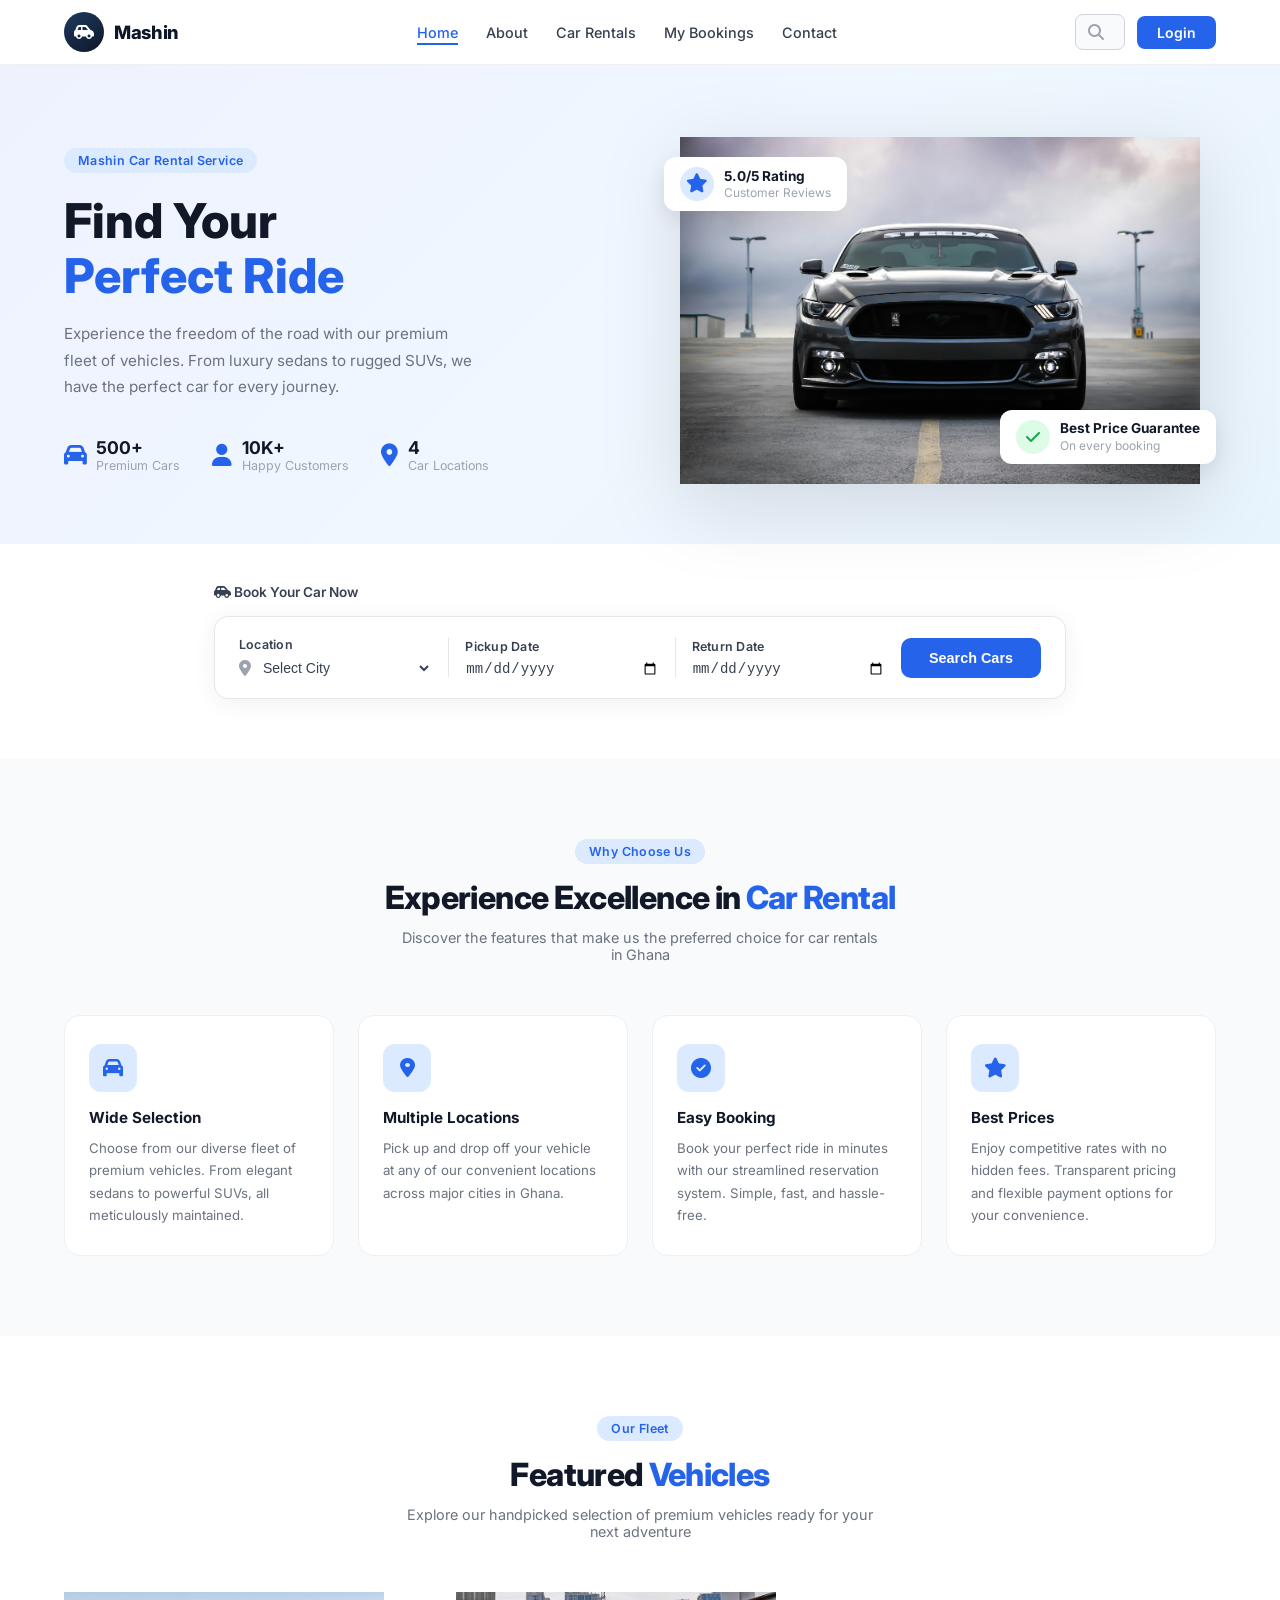
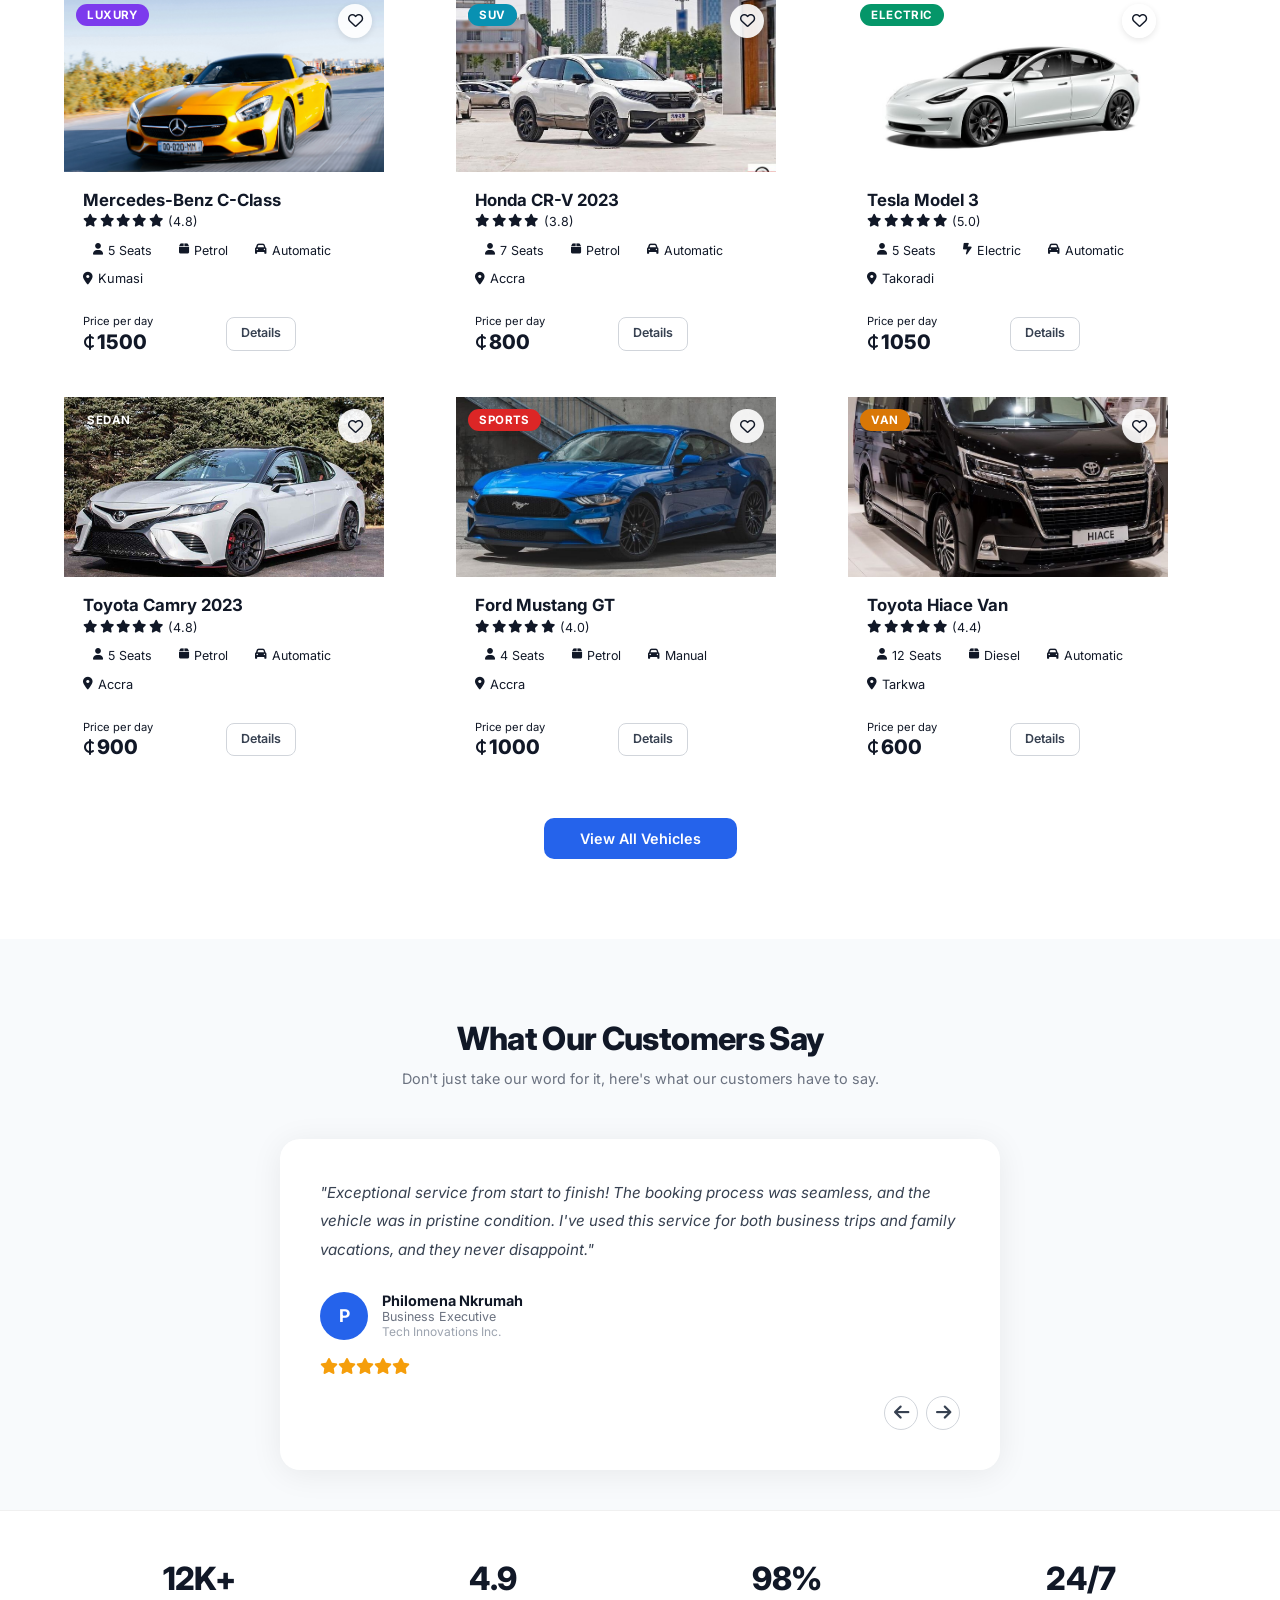
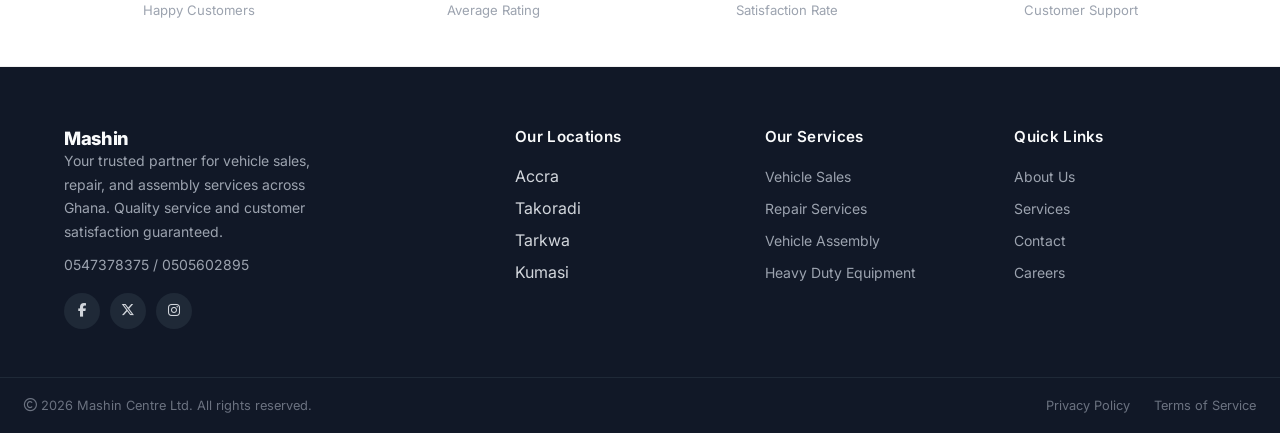
==== commit 8445895c: "added some files" ====
--- a/index.html
+++ b/index.html
@@ -7,7 +7,7 @@
     <meta name="viewport" content="width=device-width, initial-scale=1.0" />
 
     <title>Mashin Centre — Car Rental</title>
-
+    <link rel="stylesheet" href="css/js-extras.css" />
     <link rel="stylesheet" href="css/style.css" />
      <link rel="stylesheet" href="https://cdnjs.cloudflare.com/ajax/libs/font-awesome/6.5.0/css/all.min.css"/>
   </head>
--- a/css/style.css
+++ b/css/style.css
@@ -1,20 +1,21 @@
-@import url('https://fonts.googleapis.com/css2?family=Arvo:ital,wght@0,400;0,700;1,400;1,700&family=Inter:ital,opsz,wght@0,14..32,100..900;1,14..32,100..900&family=Montserrat:ital,wght@0,100..900;1,100..900&family=Poppins:ital,wght@0,100;0,200;0,300;0,400;0,500;0,600;0,700;0,800;0,900;1,100;1,200;1,300;1,400;1,500;1,600;1,700;1,800;1,900&display=swap');
-
-
-
-*{
-    margin: 0;
-    padding:0;
-    box-sizing: border-box;
-    text-decoration:none;
+@import url("https://fonts.googleapis.com/css2?family=Arvo:ital,wght@0,400;0,700;1,400;1,700&family=Inter:ital,opsz,wght@0,14..32,100..900;1,14..32,100..900&family=Montserrat:ital,wght@0,100..900;1,100..900&family=Poppins:ital,wght@0,100;0,200;0,300;0,400;0,500;0,600;0,700;0,800;0,900;1,100;1,200;1,300;1,400;1,500;1,600;1,700;1,800;1,900&display=swap");
+
+* {
+  margin: 0;
+  padding: 0;
+  box-sizing: border-box;
+  text-decoration: none;
 }
 
 body {
-  font-family: 'Inter', system-ui, -apple-system, sans-serif;
+  font-family:
+    "Inter",
+    system-ui,
+    -apple-system,
+    sans-serif;
   color: #111827;
 }
 
-/* ---- LAYOUT ----- */
 .container {
   width: 100%;
   max-width: 1200px;
@@ -106,7 +107,6 @@
   display: block;
 }
 
-
 .main-nav ul {
   list-style: none;
   display: flex;
@@ -135,14 +135,12 @@
   padding-bottom: 2px;
 }
 
-
 .header-actions {
   display: flex;
   align-items: center;
   gap: 12px;
   flex-shrink: 0;
 }
-
 
 .search-box {
   display: flex;
@@ -167,7 +165,6 @@
 .search-box input::placeholder {
   color: #9ca3af;
 }
-
 
 .btn-login {
   background-color: #2563eb;
@@ -186,8 +183,6 @@
 }
 /* ----------MAIN STYLES-------- */
 
-
-
 .hero {
   background: linear-gradient(135deg, #eef2ff 0%, #f0f7ff 50%, #e8f4fd 100%);
   padding: 72px 0 60px;
@@ -199,7 +194,6 @@
   align-items: center;
   gap: 48px;
 }
-
 
 .hero-label {
   display: inline-block;
@@ -233,7 +227,6 @@
   margin-bottom: 36px;
 }
 
-
 .hero-stats {
   display: flex;
   gap: 32px;
@@ -262,7 +255,6 @@
   font-size: 0.78rem;
   color: #9ca3af;
 }
-
 
 .hero-image-wrap {
   position: relative;
@@ -279,7 +271,6 @@
   z-index: 1;
   filter: drop-shadow(0 20px 40px rgba(0, 0, 0, 0.12));
 }
-
 
 .hero-badge {
   position: absolute;
@@ -412,7 +403,6 @@
   color: #374151;
 }
 
-
 .form-divider {
   width: 1px;
   height: 40px;
@@ -420,7 +410,6 @@
   margin: 0 16px;
   align-self: center;
 }
-
 
 .btn-search {
   background-color: #2563eb;
@@ -433,7 +422,9 @@
   cursor: pointer;
   white-space: nowrap;
   margin-left: 16px;
-  transition: background-color 0.2s ease, transform 0.1s ease;
+  transition:
+    background-color 0.2s ease,
+    transform 0.1s ease;
 }
 
 .btn-search:hover {
@@ -445,17 +436,16 @@
   transform: translateY(0);
 }
 
- 
 .features-section {
   background: #f8fafc;
   padding: 80px 0;
 }
- 
+
 .section-header {
   text-align: center;
   margin-bottom: 52px;
 }
- 
+
 .section-tag {
   display: inline-block;
   background: #dbeafe;
@@ -467,7 +457,7 @@
   margin-bottom: 14px;
   letter-spacing: 0.03em;
 }
- 
+
 .section-header h2 {
   font-size: 2rem;
   font-weight: 800;
@@ -475,33 +465,35 @@
   margin-bottom: 12px;
   letter-spacing: -0.02em;
 }
- 
+
 .section-header p {
   font-size: 0.9rem;
   color: #6b7280;
   max-width: 480px;
   margin: 0 auto;
 }
- 
+
 .features-grid {
   display: grid;
   grid-template-columns: repeat(4, 1fr);
   gap: 24px;
 }
- 
+
 .feature-card {
   background: #ffffff;
   border-radius: 16px;
   padding: 28px 24px;
   border: 1px solid #f0f0f0;
-  transition: box-shadow 0.2s, transform 0.2s;
-}
- 
+  transition:
+    box-shadow 0.2s,
+    transform 0.2s;
+}
+
 .feature-card:hover {
-  box-shadow: 0 8px 32px rgba(37,99,235,0.08);
+  box-shadow: 0 8px 32px rgba(37, 99, 235, 0.08);
   transform: translateY(-4px);
 }
- 
+
 .feature-icon {
   width: 48px;
   height: 48px;
@@ -514,46 +506,47 @@
   align-items: center;
   justify-content: center;
 }
- 
+
 .feature-card h4 {
   font-size: 0.95rem;
   font-weight: 700;
   color: #111827;
   margin-bottom: 10px;
 }
- 
+
 .feature-card p {
   font-size: 0.83rem;
   color: #6b7280;
   line-height: 1.7;
 }
- 
 
 .vehicles-section {
   background: #ffffff;
   padding: 80px 0;
 }
- 
+
 .vehicles-grid {
   display: grid;
   grid-template-columns: repeat(3, 1fr);
   gap: 24px;
   margin-bottom: 40px;
 }
- 
+
 .vehicle-card {
   background: #ffffff;
   border-radius: 16px;
   border: 1px solid #f0f0f0;
   overflow: hidden;
-  transition: box-shadow 0.2s, transform 0.2s;
-}
- 
+  transition:
+    box-shadow 0.2s,
+    transform 0.2s;
+}
+
 .vehicle-card:hover {
-  box-shadow: 0 12px 40px rgba(0,0,0,0.09);
+  box-shadow: 0 12px 40px rgba(0, 0, 0, 0.09);
   transform: translateY(-4px);
 }
- 
+
 .vehicle-img-wrap {
   position: relative;
   background: #f8fafc;
@@ -563,19 +556,18 @@
   align-items: center;
   justify-content: center;
 }
- 
+
 .vehicle-img-wrap img {
   width: 100%;
   height: 100%;
   object-fit: cover;
   transition: transform 0.3s;
 }
- 
+
 .vehicle-card:hover .vehicle-img-wrap img {
   transform: scale(1.05);
 }
- 
-/* Vehicle type tags */
+
 .v-tag {
   position: absolute;
   top: 12px;
@@ -588,14 +580,32 @@
   letter-spacing: 0.03em;
   z-index: 1;
 }
- 
-.v-tag.luxury  { background: #fef3c7; color: #d97706; }
-.v-tag.suv     { background: #d1fae5; color: #059669; }
-.v-tag.electric{ background: #ede9fe; color: #7c3aed; }
-.v-tag.sedan   { background: #dbeafe; color: #2563eb; }
-.v-tag.sports  { background: #fee2e2; color: #dc2626; }
-.v-tag.van     { background: #fce7f3; color: #db2777; }
- 
+
+.v-tag.luxury {
+  background: #fef3c7;
+  color: #d97706;
+}
+.v-tag.suv {
+  background: #d1fae5;
+  color: #059669;
+}
+.v-tag.electric {
+  background: #ede9fe;
+  color: #7c3aed;
+}
+.v-tag.sedan {
+  background: #dbeafe;
+  color: #2563eb;
+}
+.v-tag.sports {
+  background: #fee2e2;
+  color: #dc2626;
+}
+.v-tag.van {
+  background: #fce7f3;
+  color: #db2777;
+}
+
 .v-fav {
   position: absolute;
   top: 12px;
@@ -611,55 +621,54 @@
   color: #9ca3af;
   cursor: pointer;
   z-index: 1;
-  box-shadow: 0 2px 6px rgba(0,0,0,0.1);
+  box-shadow: 0 2px 6px rgba(0, 0, 0, 0.1);
   transition: color 0.2s;
 }
- 
+
 .v-fav:hover {
   color: #ef4444;
 }
- 
-/* Vehicle info */
+
 .vehicle-info {
   padding: 18px 18px 16px;
 }
- 
+
 .vehicle-info h4 {
   font-size: 0.95rem;
   font-weight: 700;
   color: #111827;
   margin-bottom: 6px;
 }
- 
+
 .v-rating {
   font-size: 0.78rem;
   color: #f59e0b;
   margin-bottom: 12px;
 }
- 
+
 .v-rating span {
   color: #6b7280;
   font-size: 0.75rem;
 }
- 
+
 .v-specs {
   display: flex;
   gap: 12px;
   flex-wrap: wrap;
   margin-bottom: 8px;
 }
- 
+
 .v-specs span {
   font-size: 0.75rem;
   color: #6b7280;
 }
- 
+
 .v-location {
   font-size: 0.75rem;
   color: #9ca3af;
   margin-bottom: 14px;
 }
- 
+
 .v-footer {
   display: flex;
   align-items: flex-end;
@@ -667,24 +676,24 @@
   border-top: 1px solid #f3f4f6;
   padding-top: 14px;
 }
- 
+
 .v-price-label {
   font-size: 0.7rem;
   color: #9ca3af;
   margin-bottom: 2px;
 }
- 
+
 .v-price {
   font-size: 1.25rem;
   font-weight: 800;
   color: #2563eb;
 }
- 
+
 .v-actions {
   display: flex;
   gap: 8px;
 }
- 
+
 .btn-details {
   padding: 7px 14px;
   border: 1.5px solid #d1d5db;
@@ -693,15 +702,17 @@
   font-weight: 600;
   color: #374151;
   background: transparent;
-  transition: border-color 0.2s, color 0.2s;
+  transition:
+    border-color 0.2s,
+    color 0.2s;
   white-space: nowrap;
 }
- 
+
 .btn-details:hover {
   border-color: #2563eb;
   color: #2563eb;
 }
- 
+
 .btn-book {
   padding: 7px 14px;
   background: #2563eb;
@@ -712,16 +723,15 @@
   transition: background-color 0.2s;
   white-space: nowrap;
 }
- 
+
 .btn-book:hover {
   background-color: #1d4ed8;
 }
- 
 
 .view-all-wrap {
   text-align: center;
 }
- 
+
 .btn-view-all {
   display: inline-block;
   background: #2563eb;
@@ -730,30 +740,32 @@
   border-radius: 10px;
   font-size: 0.9rem;
   font-weight: 600;
-  transition: background-color 0.2s, transform 0.1s;
-}
- 
+  transition:
+    background-color 0.2s,
+    transform 0.1s;
+}
+
 .btn-view-all:hover {
   background-color: #1d4ed8;
   transform: translateY(-1px);
 }
- 
+
 /* ----------TESTIMONIALS--------- */
 .testimonials-section {
   background: #f8fafc;
   padding: 80px 0 40px;
 }
- 
+
 .testimonial-card {
   max-width: 720px;
   margin: 0 auto;
   background: #ffffff;
   border-radius: 20px;
   padding: 40px;
-  box-shadow: 0 4px 32px rgba(0,0,0,0.07);
+  box-shadow: 0 4px 32px rgba(0, 0, 0, 0.07);
   position: relative;
 }
- 
+
 .testimonial-text {
   font-size: 0.95rem;
   color: #374151;
@@ -761,14 +773,14 @@
   font-style: italic;
   margin-bottom: 28px;
 }
- 
+
 .testimonial-author {
   display: flex;
   align-items: center;
   gap: 14px;
   margin-bottom: 16px;
 }
- 
+
 .author-avatar {
   width: 48px;
   height: 48px;
@@ -782,35 +794,35 @@
   justify-content: center;
   flex-shrink: 0;
 }
- 
+
 .author-name {
   font-size: 0.9rem;
   font-weight: 700;
   color: #111827;
 }
- 
+
 .author-role {
   font-size: 0.78rem;
   color: #6b7280;
 }
- 
+
 .author-company {
   font-size: 0.75rem;
   color: #9ca3af;
 }
- 
+
 .testimonial-stars {
   color: #f59e0b;
   font-size: 1rem;
   margin-bottom: 20px;
 }
- 
+
 .testimonial-nav {
   display: flex;
   gap: 8px;
   justify-content: flex-end;
 }
- 
+
 .nav-btn {
   width: 34px;
   height: 34px;
@@ -823,15 +835,17 @@
   display: flex;
   align-items: center;
   justify-content: center;
-  transition: border-color 0.2s, background 0.2s;
-}
- 
+  transition:
+    border-color 0.2s,
+    background 0.2s;
+}
+
 .nav-btn:hover {
   border-color: #2563eb;
   background: #2563eb;
   color: #ffffff;
 }
- 
+
 /* ----------STATS STYLES--------- */
 .stats-bar {
   background: #ffffff;
@@ -839,14 +853,14 @@
   border-top: 1px solid #f0f0f0;
   border-bottom: 1px solid #f0f0f0;
 }
- 
+
 .stats-grid {
   display: grid;
   grid-template-columns: repeat(4, 1fr);
   gap: 24px;
   text-align: center;
 }
- 
+
 .stats-num {
   font-size: 2rem;
   font-weight: 800;
@@ -854,7 +868,7 @@
   letter-spacing: -0.02em;
   margin-bottom: 4px;
 }
- 
+
 .stats-lbl {
   font-size: 0.82rem;
   color: #9ca3af;
@@ -865,7 +879,7 @@
   padding: 72px 0 60px;
   text-align: center;
 }
- 
+
 .about-hero .section-tag {
   display: inline-block;
   background-color: #dbeafe;
@@ -877,7 +891,7 @@
   margin-bottom: 20px;
   letter-spacing: 0.03em;
 }
- 
+
 .about-hero-title {
   font-size: 2.8rem;
   font-weight: 800;
@@ -886,7 +900,7 @@
   margin-bottom: 16px;
   letter-spacing: -0.02em;
 }
- 
+
 .about-hero-desc {
   font-size: 0.95rem;
   color: #6b7280;
@@ -894,33 +908,32 @@
   max-width: 520px;
   margin: 0 auto;
 }
- 
 
 .who-section {
   background: #ffffff;
   padding: 72px 0;
 }
- 
+
 .who-grid {
   display: grid;
   grid-template-columns: 1fr 1fr;
   align-items: center;
   gap: 56px;
 }
- 
+
 .who-img-wrap {
   border-radius: 16px;
   overflow: hidden;
   box-shadow: 0 12px 40px rgba(0, 0, 0, 0.1);
 }
- 
+
 .who-img {
   width: 100%;
   height: 320px;
   object-fit: cover;
   display: block;
 }
- 
+
 .who-content h2 {
   font-size: 1.75rem;
   font-weight: 800;
@@ -928,56 +941,57 @@
   margin-bottom: 20px;
   letter-spacing: -0.02em;
 }
- 
+
 .who-content p {
   font-size: 0.875rem;
   color: #6b7280;
   line-height: 1.8;
   margin-bottom: 14px;
 }
- 
+
 .who-content p:last-child {
   margin-bottom: 0;
 }
- 
 
 .about-services-section {
   background: #f8fafc;
   padding: 80px 0;
 }
- 
+
 .about-services-section .section-header {
   text-align: center;
   margin-bottom: 44px;
 }
- 
+
 .about-services-section .section-header h2 {
   font-size: 2rem;
   font-weight: 800;
   color: #111827;
   letter-spacing: -0.02em;
 }
- 
+
 .about-services-grid {
   display: grid;
   grid-template-columns: repeat(3, 1fr);
   gap: 24px;
   margin-bottom: 32px;
 }
- 
+
 .about-service-card {
   background: #ffffff;
   border-radius: 16px;
   padding: 28px 24px;
   border: 1px solid #f0f0f0;
-  transition: box-shadow 0.2s, transform 0.2s;
-}
- 
+  transition:
+    box-shadow 0.2s,
+    transform 0.2s;
+}
+
 .about-service-card:hover {
   box-shadow: 0 8px 32px rgba(37, 99, 235, 0.08);
   transform: translateY(-4px);
 }
- 
+
 .about-service-icon {
   font-size: 1.5rem;
   width: 48px;
@@ -988,26 +1002,40 @@
   justify-content: center;
   margin-bottom: 16px;
 }
- 
-.blue-icon   { background: #dbeafe; color: #2563eb; }
-.purple-icon { background: #ede9fe; color: #7c3aed; }
-.green-icon  { background: #dcfce7; color: #16a34a; }
-.pink-icon   { background: #fce7f3; color: #db2777; }
-.teal-icon   { background: #ccfbf1; color: #0d9488; }
- 
+
+.blue-icon {
+  background: #dbeafe;
+  color: #2563eb;
+}
+.purple-icon {
+  background: #ede9fe;
+  color: #7c3aed;
+}
+.green-icon {
+  background: #dcfce7;
+  color: #16a34a;
+}
+.pink-icon {
+  background: #fce7f3;
+  color: #db2777;
+}
+.teal-icon {
+  background: #ccfbf1;
+  color: #0d9488;
+}
+
 .about-service-card h4 {
   font-size: 0.95rem;
   font-weight: 700;
   color: #111827;
   margin-bottom: 10px;
 }
- 
+
 .about-service-card p {
   font-size: 0.83rem;
   color: #6b7280;
   line-height: 1.7;
 }
- 
 
 .about-stats-box {
   background: #ffffff;
@@ -1020,20 +1048,20 @@
   text-align: center;
   box-shadow: 0 4px 20px rgba(0, 0, 0, 0.04);
 }
- 
+
 .about-stat-item {
   display: flex;
   flex-direction: column;
   align-items: center;
   gap: 6px;
 }
- 
+
 .about-stat-icon {
   font-size: 1.4rem;
   color: #2563eb;
   margin-bottom: 4px;
 }
- 
+
 .about-stat-num {
   font-size: 1.6rem;
   font-weight: 800;
@@ -1041,37 +1069,38 @@
   letter-spacing: -0.02em;
   line-height: 1.2;
 }
- 
+
 .about-stat-lbl {
   font-size: 0.78rem;
   color: #9ca3af;
 }
- 
 
 .mvg-section {
   background: #ffffff;
   padding: 80px 0;
 }
- 
+
 .mvg-grid {
   display: grid;
   grid-template-columns: repeat(3, 1fr);
   gap: 24px;
 }
- 
+
 .mvg-card {
   background: #f8fafc;
   border-radius: 16px;
   padding: 28px 24px;
   border: 1px solid #f0f0f0;
-  transition: box-shadow 0.2s, transform 0.2s;
-}
- 
+  transition:
+    box-shadow 0.2s,
+    transform 0.2s;
+}
+
 .mvg-card:hover {
   box-shadow: 0 8px 32px rgba(37, 99, 235, 0.07);
   transform: translateY(-4px);
 }
- 
+
 .mvg-icon {
   font-size: 1.4rem;
   width: 44px;
@@ -1082,38 +1111,37 @@
   justify-content: center;
   margin-bottom: 16px;
 }
- 
+
 .mvg-card h4 {
   font-size: 0.95rem;
   font-weight: 700;
   color: #111827;
   margin-bottom: 10px;
 }
- 
+
 .mvg-card p {
   font-size: 0.83rem;
   color: #6b7280;
   line-height: 1.75;
 }
- 
 
 .journey-section {
   background: #f8fafc;
   padding: 80px 0;
 }
- 
+
 .journey-section .section-header {
   text-align: center;
   margin-bottom: 44px;
 }
- 
+
 .journey-section .section-header h2 {
   font-size: 2rem;
   font-weight: 800;
   color: #111827;
   letter-spacing: -0.02em;
 }
- 
+
 .journey-box {
   max-width: 680px;
   margin: 0 auto;
@@ -1123,13 +1151,13 @@
   box-shadow: 0 4px 24px rgba(0, 0, 0, 0.06);
   border: 1px solid #f0f0f0;
 }
- 
+
 .timeline {
   display: flex;
   flex-direction: column;
   gap: 0;
 }
- 
+
 .timeline-item {
   display: flex;
   align-items: flex-start;
@@ -1138,48 +1166,47 @@
   border-bottom: 1px solid #f3f4f6;
   position: relative;
 }
- 
+
 .timeline-item:last-child {
   border-bottom: none;
   padding-bottom: 0;
 }
- 
+
 .timeline-item:first-child {
   padding-top: 0;
 }
- 
+
 .timeline-icon {
   font-size: 1.1rem;
   color: #2563eb;
   flex-shrink: 0;
   margin-top: 2px;
 }
- 
+
 .timeline-content {
   display: flex;
   flex-direction: column;
   gap: 4px;
 }
- 
+
 .timeline-year {
   font-size: 1rem;
   font-weight: 700;
   color: #2563eb;
   line-height: 1.2;
 }
- 
+
 .timeline-desc {
   font-size: 0.875rem;
   color: #6b7280;
   line-height: 1.6;
 }
- 
 
 .cta-section {
   padding: 60px 0 80px;
   background: #ffffff;
 }
- 
+
 .cta-banner {
   background: linear-gradient(135deg, #2563eb 0%, #7c3aed 100%);
   border-radius: 20px;
@@ -1187,7 +1214,7 @@
   text-align: center;
   color: #ffffff;
 }
- 
+
 .cta-banner h2 {
   font-size: 1.9rem;
   font-weight: 800;
@@ -1195,21 +1222,21 @@
   margin-bottom: 12px;
   letter-spacing: -0.02em;
 }
- 
+
 .cta-banner p {
   font-size: 0.95rem;
   color: rgba(255, 255, 255, 0.82);
   margin-bottom: 28px;
   line-height: 1.6;
 }
- 
+
 .cta-actions {
   display: flex;
   justify-content: center;
   gap: 14px;
   flex-wrap: wrap;
 }
- 
+
 .btn-cta-outline {
   padding: 11px 28px;
   border: 2px solid #ffffff;
@@ -1218,14 +1245,16 @@
   font-weight: 600;
   color: #ffffff;
   text-decoration: none;
-  transition: background 0.2s, color 0.2s;
-}
- 
+  transition:
+    background 0.2s,
+    color 0.2s;
+}
+
 .btn-cta-outline:hover {
   background: #ffffff;
   color: #2563eb;
 }
- 
+
 .btn-cta-solid {
   padding: 11px 28px;
   background: #ffffff;
@@ -1236,11 +1265,10 @@
   text-decoration: none;
   transition: opacity 0.2s;
 }
- 
+
 .btn-cta-solid:hover {
   opacity: 0.88;
 }
- 
 
 .top-arrow {
   position: fixed;
@@ -1248,7 +1276,7 @@
   right: 28px;
   z-index: 999;
 }
- 
+
 .top-arrow a {
   width: 42px;
   height: 42px;
@@ -1261,9 +1289,11 @@
   font-size: 1rem;
   text-decoration: none;
   box-shadow: 0 4px 16px rgba(37, 99, 235, 0.3);
-  transition: background 0.2s, transform 0.2s;
-}
- 
+  transition:
+    background 0.2s,
+    transform 0.2s;
+}
+
 .top-arrow a:hover {
   background: #1d4ed8;
   transform: translateY(-2px);
@@ -1282,7 +1312,7 @@
   flex-shrink: 0;
   letter-spacing: 0.02em;
 }
- 
+
 .btn-logout {
   background-color: #dc2626;
   color: #ffffff;
@@ -1294,18 +1324,18 @@
   transition: background-color 0.2s ease;
   white-space: nowrap;
 }
- 
+
 .btn-logout:hover {
   background-color: #b91c1c;
 }
- 
+
 /* --------------------CONTACT STYLES--------------- */
 .contact-hero {
   background: linear-gradient(135deg, #eef2ff 0%, #f0f7ff 50%, #e8f4fd 100%);
   padding: 64px 0 52px;
   text-align: center;
 }
- 
+
 .contact-hero .section-tag {
   display: inline-block;
   background-color: #dbeafe;
@@ -1317,7 +1347,7 @@
   margin-bottom: 16px;
   letter-spacing: 0.03em;
 }
- 
+
 .contact-hero-title {
   font-size: 2.6rem;
   font-weight: 800;
@@ -1326,7 +1356,7 @@
   margin-bottom: 14px;
   letter-spacing: -0.02em;
 }
- 
+
 .contact-hero-desc {
   font-size: 0.95rem;
   color: #6b7280;
@@ -1334,32 +1364,34 @@
   max-width: 480px;
   margin: 0 auto;
 }
- 
+
 /* ------------------INFO STYLES------------- */
 .info-cards-section {
   background: #ffffff;
   padding: 48px 0 40px;
 }
- 
+
 .info-cards-grid {
   display: grid;
   grid-template-columns: repeat(4, 1fr);
   gap: 20px;
 }
- 
+
 .info-card {
   background: #ffffff;
   border: 1px solid #e5e7eb;
   border-radius: 16px;
   padding: 24px 20px;
-  transition: box-shadow 0.2s, transform 0.2s;
-}
- 
+  transition:
+    box-shadow 0.2s,
+    transform 0.2s;
+}
+
 .info-card:hover {
   box-shadow: 0 8px 28px rgba(0, 0, 0, 0.07);
   transform: translateY(-3px);
 }
- 
+
 .info-card-icon {
   width: 44px;
   height: 44px;
@@ -1370,36 +1402,38 @@
   font-size: 1.15rem;
   margin-bottom: 14px;
 }
- 
-.orange-icon { background: #fff7ed; color: #ea580c; }
- 
+
+.orange-icon {
+  background: #fff7ed;
+  color: #ea580c;
+}
+
 .info-card h4 {
   font-size: 0.9rem;
   font-weight: 700;
   color: #111827;
   margin-bottom: 8px;
 }
- 
+
 .info-card p {
   font-size: 0.8rem;
   color: #6b7280;
   line-height: 1.6;
   margin-bottom: 2px;
 }
- 
+
 /* ------------------CONTACT STYLES------------- */
 .contact-main-section {
   background: #f8fafc;
   padding: 48px 0 60px;
 }
- 
+
 .contact-main-grid {
   display: grid;
   grid-template-columns: 1fr 1fr;
   gap: 24px;
   align-items: start;
 }
- 
 
 .contact-form-card {
   background: #ffffff;
@@ -1408,7 +1442,7 @@
   border: 1px solid #e5e7eb;
   box-shadow: 0 4px 20px rgba(0, 0, 0, 0.05);
 }
- 
+
 .contact-form-card h2 {
   font-size: 1.4rem;
   font-weight: 800;
@@ -1416,42 +1450,42 @@
   margin-bottom: 6px;
   letter-spacing: -0.02em;
 }
- 
+
 .form-subtitle {
   font-size: 0.83rem;
   color: #6b7280;
   line-height: 1.6;
   margin-bottom: 28px;
 }
- 
+
 .contact-form {
   display: flex;
   flex-direction: column;
   gap: 18px;
 }
- 
+
 .field-group {
   display: flex;
   flex-direction: column;
   gap: 6px;
 }
- 
+
 .field-row {
   display: grid;
   grid-template-columns: 1fr 1fr;
   gap: 16px;
 }
- 
+
 .field-group label {
   font-size: 0.78rem;
   font-weight: 600;
   color: #374151;
 }
- 
+
 .req {
   color: #dc2626;
 }
- 
+
 .field-input-wrap {
   display: flex;
   align-items: center;
@@ -1462,18 +1496,18 @@
   background: #ffffff;
   transition: border-color 0.2s;
 }
- 
+
 .field-input-wrap:focus-within {
   border-color: #2563eb;
   box-shadow: 0 0 0 3px rgba(37, 99, 235, 0.08);
 }
- 
+
 .field-icon {
   font-size: 0.9rem;
   color: #9ca3af;
   flex-shrink: 0;
 }
- 
+
 .field-input-wrap input {
   border: none;
   outline: none;
@@ -1481,18 +1515,18 @@
   color: #374151;
   background: transparent;
   width: 100%;
-  font-family: 'Poppins', sans-serif;
-}
- 
+  font-family: "Poppins", sans-serif;
+}
+
 .field-input-wrap input::placeholder {
   color: #9ca3af;
 }
- 
+
 .textarea-wrap {
   align-items: flex-start;
   padding: 12px 14px;
 }
- 
+
 .textarea-wrap textarea {
   border: none;
   outline: none;
@@ -1501,14 +1535,14 @@
   background: transparent;
   width: 100%;
   resize: vertical;
-  font-family: 'Poppins', sans-serif;
+  font-family: "Poppins", sans-serif;
   line-height: 1.6;
 }
- 
+
 .textarea-wrap textarea::placeholder {
   color: #9ca3af;
 }
- 
+
 .btn-send-message {
   width: 100%;
   padding: 13px 28px;
@@ -1519,31 +1553,32 @@
   font-size: 0.9rem;
   font-weight: 600;
   cursor: pointer;
-  font-family: 'Poppins', sans-serif;
+  font-family: "Poppins", sans-serif;
   display: flex;
   align-items: center;
   justify-content: center;
   gap: 8px;
-  transition: opacity 0.2s, transform 0.1s;
+  transition:
+    opacity 0.2s,
+    transform 0.1s;
   margin-top: 4px;
 }
- 
+
 .btn-send-message:hover {
   opacity: 0.9;
   transform: translateY(-1px);
 }
- 
+
 .btn-send-message:active {
   transform: translateY(0);
 }
- 
 
 .contact-sidebar {
   display: flex;
   flex-direction: column;
   gap: 20px;
 }
- 
+
 .sidebar-card {
   background: #ffffff;
   border-radius: 20px;
@@ -1551,7 +1586,7 @@
   border: 1px solid #e5e7eb;
   box-shadow: 0 4px 20px rgba(0, 0, 0, 0.05);
 }
- 
+
 .sidebar-card h3 {
   font-size: 1.1rem;
   font-weight: 800;
@@ -1559,27 +1594,26 @@
   margin-bottom: 20px;
   letter-spacing: -0.01em;
 }
- 
 
 .location-block {
   margin-bottom: 20px;
   padding-bottom: 20px;
   border-bottom: 1px solid #f3f4f6;
 }
- 
+
 .location-block:last-child {
   margin-bottom: 0;
   padding-bottom: 0;
   border-bottom: none;
 }
- 
+
 .location-block h5 {
   font-size: 0.88rem;
   font-weight: 700;
   color: #111827;
   margin-bottom: 8px;
 }
- 
+
 .location-block p {
   font-size: 0.78rem;
   color: #6b7280;
@@ -1589,31 +1623,30 @@
   gap: 7px;
   margin-bottom: 3px;
 }
- 
+
 .location-block p i {
   color: #9ca3af;
   font-size: 0.75rem;
   width: 12px;
   flex-shrink: 0;
 }
- 
 
 .follow-card h3 {
   margin-bottom: 8px;
 }
- 
+
 .follow-desc {
   font-size: 0.82rem;
   color: #6b7280;
   line-height: 1.6;
   margin-bottom: 18px;
 }
- 
+
 .follow-socials {
   display: flex;
   gap: 10px;
 }
- 
+
 .follow-social-link {
   width: 40px;
   height: 40px;
@@ -1626,27 +1659,30 @@
   font-size: 0.9rem;
   color: #374151;
   text-decoration: none;
-  transition: border-color 0.2s, background 0.2s, color 0.2s;
-}
- 
+  transition:
+    border-color 0.2s,
+    background 0.2s,
+    color 0.2s;
+}
+
 .follow-social-link:hover {
   border-color: #2563eb;
   background: #2563eb;
   color: #ffffff;
 }
- 
+
 .faq-section {
   background: #ffffff;
   padding: 48px 0 72px;
 }
- 
+
 .faq-box {
   background: #f8fafc;
   border-radius: 20px;
   padding: 48px 40px;
   border: 1px solid #e5e7eb;
 }
- 
+
 .faq-title {
   font-size: 1.5rem;
   font-weight: 800;
@@ -1655,20 +1691,20 @@
   margin-bottom: 36px;
   letter-spacing: -0.02em;
 }
- 
+
 .faq-grid {
   display: grid;
   grid-template-columns: 1fr 1fr;
   gap: 28px 48px;
 }
- 
+
 .faq-item h5 {
   font-size: 0.88rem;
   font-weight: 700;
   color: #111827;
   margin-bottom: 6px;
 }
- 
+
 .faq-item p {
   font-size: 0.82rem;
   color: #6b7280;
@@ -1679,7 +1715,7 @@
   background: linear-gradient(135deg, #eef2ff 0%, #f0f7ff 50%, #e8f4fd 100%);
   padding: 56px 0 44px;
 }
- 
+
 .rentals-hero .section-tag {
   display: inline-block;
   background-color: #dbeafe;
@@ -1691,7 +1727,7 @@
   margin-bottom: 16px;
   letter-spacing: 0.03em;
 }
- 
+
 .rentals-hero-title {
   font-size: 2.6rem;
   font-weight: 800;
@@ -1700,25 +1736,25 @@
   margin-bottom: 14px;
   letter-spacing: -0.02em;
 }
- 
+
 .rentals-title-blue {
   color: #2563eb;
 }
- 
+
 .rentals-hero-desc {
   font-size: 0.9rem;
   color: #6b7280;
   line-height: 1.75;
   max-width: 460px;
 }
- 
+
 /* ---------- SEARCH BAR ---------- */
 .rentals-search-section {
   background: #ffffff;
   padding: 28px 0;
   border-bottom: 1px solid #f0f0f0;
 }
- 
+
 .rentals-search-bar {
   display: flex;
   align-items: center;
@@ -1729,20 +1765,20 @@
   padding: 14px 20px;
   box-shadow: 0 2px 12px rgba(0, 0, 0, 0.05);
 }
- 
+
 .rsb-group {
   display: flex;
   align-items: center;
   gap: 10px;
   flex: 1;
 }
- 
+
 .rsb-icon {
   color: #9ca3af;
   font-size: 0.9rem;
   flex-shrink: 0;
 }
- 
+
 .rsb-select,
 .rsb-input {
   border: none;
@@ -1754,11 +1790,11 @@
   cursor: pointer;
   font-family: inherit;
 }
- 
+
 .rsb-select option {
   color: #374151;
 }
- 
+
 .rsb-divider {
   width: 1px;
   height: 36px;
@@ -1766,7 +1802,7 @@
   margin: 0 20px;
   flex-shrink: 0;
 }
- 
+
 .btn-filters {
   background: #2563eb;
   color: #ffffff;
@@ -1785,24 +1821,24 @@
   transition: background-color 0.2s ease;
   font-family: inherit;
 }
- 
+
 .btn-filters:hover {
   background: #1d4ed8;
 }
- 
- /*-------------- Rentals STYLES---------- */
+
+/*-------------- Rentals STYLES---------- */
 .rentals-main-section {
   background: #f8fafc;
   padding: 36px 0 60px;
 }
- 
+
 .rentals-layout {
   display: grid;
   grid-template-columns: 260px 1fr;
   gap: 24px;
   align-items: start;
 }
- 
+
 .filters-sidebar {
   background: #ffffff;
   border-radius: 16px;
@@ -1812,20 +1848,20 @@
   position: sticky;
   top: 84px;
 }
- 
+
 .filters-header {
   display: flex;
   align-items: center;
   justify-content: space-between;
   margin-bottom: 20px;
 }
- 
+
 .filters-header h3 {
   font-size: 1rem;
   font-weight: 700;
   color: #111827;
 }
- 
+
 .clear-all {
   font-size: 0.78rem;
   font-weight: 600;
@@ -1833,24 +1869,23 @@
   text-decoration: none;
   transition: color 0.2s;
 }
- 
+
 .clear-all:hover {
   color: #1d4ed8;
 }
- 
 
 .filter-group {
   margin-bottom: 20px;
   padding-bottom: 20px;
   border-bottom: 1px solid #f3f4f6;
 }
- 
+
 .filter-group:last-child {
   margin-bottom: 0;
   padding-bottom: 0;
   border-bottom: none;
 }
- 
+
 .filter-label {
   display: block;
   font-size: 0.78rem;
@@ -1859,7 +1894,7 @@
   margin-bottom: 10px;
   letter-spacing: 0.02em;
 }
- 
+
 .filter-search-wrap {
   display: flex;
   align-items: center;
@@ -1869,12 +1904,12 @@
   padding: 8px 12px;
   background: #f9fafb;
 }
- 
+
 .filter-search-wrap i {
   color: #9ca3af;
   font-size: 0.8rem;
 }
- 
+
 .filter-search-input {
   border: none;
   outline: none;
@@ -1884,18 +1919,17 @@
   width: 100%;
   font-family: inherit;
 }
- 
+
 .filter-search-input::placeholder {
   color: #9ca3af;
 }
- 
 
 .filter-options {
   display: flex;
   flex-direction: column;
   gap: 8px;
 }
- 
+
 .filter-radio {
   display: flex;
   align-items: center;
@@ -1904,7 +1938,7 @@
   color: #374151;
   cursor: pointer;
 }
- 
+
 .filter-radio input[type="radio"] {
   accent-color: #2563eb;
   width: 14px;
@@ -1912,14 +1946,13 @@
   cursor: pointer;
   flex-shrink: 0;
 }
- 
 
 .price-range-inputs {
   display: flex;
   align-items: center;
   gap: 8px;
 }
- 
+
 .price-input {
   flex: 1;
   border: 1px solid #d1d5db;
@@ -1932,21 +1965,20 @@
   font-family: inherit;
   width: 0;
 }
- 
+
 .price-input:focus {
   border-color: #2563eb;
 }
- 
+
 .price-input::placeholder {
   color: #9ca3af;
 }
- 
+
 .price-dash {
   font-size: 0.78rem;
   color: #9ca3af;
   flex-shrink: 0;
 }
- 
 
 .filter-select {
   width: 100%;
@@ -1960,18 +1992,16 @@
   cursor: pointer;
   font-family: inherit;
 }
- 
+
 .filter-select:focus {
   border-color: #2563eb;
 }
- 
 
 .rentals-grid-area {
   display: flex;
   flex-direction: column;
   gap: 20px;
 }
- 
 
 .results-header {
   display: flex;
@@ -1982,19 +2012,19 @@
   padding: 12px 16px;
   border: 1px solid #e5e7eb;
 }
- 
+
 .results-count {
   font-size: 0.875rem;
   font-weight: 600;
   color: #374151;
 }
- 
+
 .results-controls {
   display: flex;
   align-items: center;
   gap: 8px;
 }
- 
+
 .sort-select {
   border: 1px solid #d1d5db;
   border-radius: 8px;
@@ -2006,7 +2036,7 @@
   cursor: pointer;
   font-family: inherit;
 }
- 
+
 .view-btn {
   width: 32px;
   height: 32px;
@@ -2021,34 +2051,34 @@
   justify-content: center;
   transition: all 0.2s;
 }
- 
+
 .view-btn:hover,
 .view-btn-active {
   border-color: #2563eb;
   color: #2563eb;
   background: #eff6ff;
 }
- 
+
 .rentals-cars-grid {
   display: grid;
   grid-template-columns: repeat(3, 1fr);
   gap: 20px;
 }
- 
 
 .rental-card {
   background: #ffffff;
   border-radius: 16px;
   border: 1px solid #e5e7eb;
   overflow: hidden;
-  transition: box-shadow 0.2s, transform 0.2s;
-}
- 
+  transition:
+    box-shadow 0.2s,
+    transform 0.2s;
+}
+
 .rental-card:hover {
   box-shadow: 0 12px 36px rgba(0, 0, 0, 0.09);
   transform: translateY(-4px);
 }
- 
 
 .rental-img-wrap {
   position: relative;
@@ -2056,7 +2086,7 @@
   overflow: hidden;
   background: #f8fafc;
 }
- 
+
 .rental-img-wrap img {
   width: 100%;
   height: 100%;
@@ -2064,11 +2094,10 @@
   transition: transform 0.3s ease;
   display: block;
 }
- 
+
 .rental-card:hover .rental-img-wrap img {
   transform: scale(1.05);
 }
- 
 
 .rental-img-wrap .v-tag {
   position: absolute;
@@ -2082,7 +2111,6 @@
   letter-spacing: 0.03em;
   z-index: 2;
 }
- 
 
 .avail-tag {
   position: absolute;
@@ -2097,19 +2125,17 @@
   z-index: 2;
   letter-spacing: 0.02em;
 }
- 
 
 .rental-info {
   padding: 14px 16px 14px;
 }
- 
+
 .rental-info h4 {
   font-size: 0.92rem;
   font-weight: 700;
   color: #111827;
   margin-bottom: 6px;
 }
- 
 
 .r-rating {
   font-size: 0.75rem;
@@ -2119,13 +2145,12 @@
   align-items: center;
   gap: 2px;
 }
- 
+
 .r-rating span {
   color: #6b7280;
   font-size: 0.73rem;
   margin-left: 4px;
 }
- 
 
 .r-specs {
   display: grid;
@@ -2133,7 +2158,7 @@
   gap: 5px 8px;
   margin-bottom: 12px;
 }
- 
+
 .r-specs span {
   font-size: 0.75rem;
   color: #6b7280;
@@ -2141,14 +2166,14 @@
   align-items: center;
   gap: 5px;
 }
- 
+
 .r-specs span i {
   color: #9ca3af;
   font-size: 0.72rem;
   width: 12px;
   flex-shrink: 0;
 }
- 
+
 .r-footer {
   display: flex;
   align-items: flex-end;
@@ -2156,24 +2181,23 @@
   border-top: 1px solid #f3f4f6;
   padding-top: 12px;
 }
- 
+
 .r-price-label {
   font-size: 0.68rem;
   color: #9ca3af;
   margin-bottom: 2px;
 }
- 
+
 .r-price {
   font-size: 1.2rem;
   font-weight: 800;
   color: #2563eb;
 }
- 
+
 .r-actions {
   display: flex;
   gap: 7px;
 }
- 
 
 .rental-card .btn-details {
   padding: 7px 13px;
@@ -2184,17 +2208,19 @@
   color: #374151;
   background: transparent;
   text-decoration: none;
-  transition: border-color 0.2s, color 0.2s;
+  transition:
+    border-color 0.2s,
+    color 0.2s;
   white-space: nowrap;
   display: inline-flex;
   align-items: center;
 }
- 
+
 .rental-card .btn-details:hover {
   border-color: #2563eb;
   color: #2563eb;
 }
- 
+
 .rental-card .btn-book {
   padding: 7px 13px;
   background: linear-gradient(135deg, #2563eb, #7c3aed);
@@ -2204,7 +2230,9 @@
   font-weight: 600;
   color: #ffffff;
   text-decoration: none;
-  transition: opacity 0.2s, transform 0.1s;
+  transition:
+    opacity 0.2s,
+    transform 0.1s;
   white-space: nowrap;
   display: inline-flex;
   align-items: center;
@@ -2214,320 +2242,1056 @@
   opacity: 0.92;
   transform: translateY(-1px);
 }
-/* =============================================
-   My Bookings page
-   ============================================= */
-
-body.page-bookings {
-  background-color: #f0f4f8;
-}
-
-/* ---------- BOOKINGS SECTION ---------- */
-.bookings-section {
-  padding: 48px 0 72px;
-  min-height: calc(100vh - 64px);
-}
-
-/* ---------- PAGE TITLE ---------- */
-.bookings-title-wrap {
-  margin-bottom: 28px;
-}
-
-.bookings-title {
-  font-size: 2rem;
+
+
+/* ============================================
+   BOOKING HERO
+   ============================================ */
+.booking-hero {
+  position: relative;
+  background: linear-gradient(135deg, var(--dark) 0%, var(--dark2) 60%, #1A3A6B 100%);
+  padding: 4rem 0 0;
+  overflow: hidden;
+}
+.booking-hero-bg {
+  position: absolute;
+  inset: 0;
+  background: radial-gradient(ellipse 60% 80% at 80% 50%, rgba(26,86,219,.25) 0%, transparent 70%),
+              radial-gradient(ellipse 40% 60% at 10% 80%, rgba(245,158,11,.1) 0%, transparent 60%);
+  pointer-events: none;
+}
+.booking-hero-content {
+  position: relative;
+  text-align: center;
+  color: #fff;
+  padding-bottom: 2.5rem;
+}
+.booking-hero-tag {
+  display: inline-flex;
+  align-items: center;
+  gap: .4rem;
+  background: rgba(255,255,255,.1);
+  border: 1px solid rgba(255,255,255,.18);
+  backdrop-filter: blur(6px);
+  padding: .35rem 1rem;
+  border-radius: 999px;
+  font-size: .82rem;
+  font-weight: 600;
+  color: var(--accent);
+  letter-spacing: .04em;
+  text-transform: uppercase;
+  margin-bottom: 1.25rem;
+}
+.booking-hero-content h1 {
+  font-family: var(--font-head);
+  font-size: clamp(2rem, 5vw, 3.2rem);
+  font-weight: 800;
+  line-height: 1.15;
+  margin-bottom: 1rem;
+}
+.booking-hero-content p {
+  max-width: 560px;
+  margin: 0 auto;
+  color: rgba(255,255,255,.72);
+  font-size: 1rem;
+  line-height: 1.7;
+}
+
+
+.search-filter-bar {
+  position: relative;
+  display: flex;
+  align-items: center;
+  flex-wrap: wrap;
+  gap: 0;
+  background: var(--white);
+  border-radius: var(--radius);
+  box-shadow: var(--shadow-lg);
+  padding: .75rem 1rem;
+  margin-top: 2rem;
+  margin-bottom: -28px;
+}
+
+
+.bk-hero {
+  background: linear-gradient(135deg, #eef2ff 0%, #f0f7ff 50%, #e8f4fd 100%);
+  padding: 56px 0 44px;
+}
+
+.bk-hero-title {
+  font-size: 2.6rem;
   font-weight: 800;
   color: #111827;
+  line-height: 1.2;
+  margin: 14px 0;
   letter-spacing: -0.02em;
-  margin-bottom: 6px;
-}
-
-.bookings-subtitle {
+}
+
+.bk-hero-desc {
+  font-size: 0.9rem;
+  color: #6b7280;
+  line-height: 1.75;
+  max-width: 520px;
+}
+
+
+.bk-step-card .feature-icon {
+  background: #dbeafe;
+  color: #2563eb;
+}
+
+.bk-step-num {
+  font-size: 1.1rem;
+  font-weight: 800;
+  color: #2563eb;
+  letter-spacing: -0.02em;
+}
+
+
+.bk-bar {
+  display: flex;
+  align-items: center;
+  justify-content: space-between;
+  flex-wrap: wrap;
+  gap: 12px;
+  margin-bottom: 24px;
+}
+
+.bk-pills {
+  display: flex;
+  flex-wrap: wrap;
+  gap: 8px;
+}
+
+.bk-pill {
+  padding: 6px 16px;
+  border-radius: 999px;
+  border: 1.5px solid #d1d5db;
+  background: #ffffff;
+  font-size: 0.82rem;
+  font-weight: 600;
+  color: #6b7280;
+  cursor: pointer;
+  transition: border-color 0.2s, color 0.2s, background 0.2s;
+  font-family: inherit;
+}
+
+.bk-pill:hover {
+  border-color: #2563eb;
+  color: #2563eb;
+}
+
+.bk-pill-active {
+  background: #2563eb;
+  border-color: #2563eb;
+  color: #ffffff;
+}
+
+.bk-sort {
+  display: flex;
+  align-items: center;
+  gap: 8px;
+  font-size: 0.85rem;
+  color: #9ca3af;
+}
+
+.bk-sort select {
+  border: 1px solid #d1d5db;
+  border-radius: 8px;
+  padding: 6px 12px;
+  font-size: 0.83rem;
+  color: #374151;
+  background: #ffffff;
+  outline: none;
+  cursor: pointer;
+  font-family: inherit;
+}
+
+
+.bk-no-results {
+  text-align: center;
+  padding: 60px 20px;
+  color: #9ca3af;
+}
+
+.bk-no-results i {
+  font-size: 3rem;
+  display: block;
+  margin-bottom: 16px;
+}
+
+.bk-no-results p {
+  font-size: 1rem;
+  margin-bottom: 20px;
+}
+
+.bk-modal-lock {
+  width: 56px;
+  height: 56px;
+  background: #dbeafe;
+  border-radius: 50%;
+  display: flex;
+  align-items: center;
+  justify-content: center;
+  font-size: 1.4rem;
+  color: #2563eb;
+  margin: 0 auto 16px;
+}
+
+.bk-modal-desc {
   font-size: 0.85rem;
   color: #6b7280;
-  display: flex;
-  align-items: center;
-  gap: 7px;
-}
-
-.bookings-subtitle i {
+  text-align: center;
+  line-height: 1.6;
+  margin-bottom: 16px;
+}
+
+.bk-modal-summary {
+  background: #f9fafb;
+  border: 1px solid #e5e7eb;
+  border-radius: 10px;
+  padding: 14px 16px;
+  margin-bottom: 20px;
+  display: flex;
+  flex-direction: column;
+  gap: 8px;
+}
+
+.bk-summary-row {
+  display: flex;
+  justify-content: space-between;
+  font-size: 0.83rem;
+}
+
+.bk-summary-row span:first-child { color: #9ca3af; }
+.bk-summary-row span:last-child  { font-weight: 600; color: #111827; }
+
+.bk-modal-actions {
+  display: flex;
+  gap: 10px;
+  flex-wrap: wrap;
+}
+
+.bk-btn-full {
+  flex: 1;
+  text-align: center;
+  display: flex;
+  align-items: center;
+  justify-content: center;
+  gap: 6px;
+  text-decoration: none;
+}
+
+.bk-btn-register {
+  flex: 1;
+  display: flex;
+  align-items: center;
+  justify-content: center;
+  gap: 6px;
+  padding: 13px;
+  border: 2px solid #111827;
+  border-radius: 10px;
+  background: #111827;
+  color: #ffffff;
+  font-size: 0.9rem;
+  font-weight: 700;
+  text-decoration: none;
+  transition: background 0.2s, border-color 0.2s;
+  font-family: inherit;
+}
+
+.bk-btn-register:hover {
+  background: #1f2937;
+  border-color: #1f2937;
+}
+
+.bk-modal-note {
+  text-align: center;
+  font-size: 0.75rem;
   color: #9ca3af;
-}
-
-/* ---------- TABS ---------- */
-.booking-tabs {
-  display: flex;
+  margin-top: 14px;
+  display: flex;
+  align-items: center;
+  justify-content: center;
+  gap: 5px;
+}
+
+.bk-modal-note i { color: #16a34a; }
+
+/* ---- Responsive ---- */
+@media (max-width: 640px) {
+  .bk-hero-title { font-size: 2rem; }
+  .bk-bar { flex-direction: column; align-items: flex-start; }
+  .bk-modal-actions { flex-direction: column; }
+  .bk-btn-full, .bk-btn-register { width: 100%; }
+}
+
+@media (max-width: 480px) {
+  .bk-hero { padding: 40px 0 28px; }
+  .bk-hero-title { font-size: 1.7rem; }
+}
+.filter-group {
+  display: flex;
+  flex-direction: column;
+  gap: .2rem;
+  flex: 1;
+  min-width: 130px;
+  padding: .4rem .75rem;
+}
+.filter-group label {
+  font-size: .72rem;
+  font-weight: 700;
+  text-transform: uppercase;
+  letter-spacing: .06em;
+  color: var(--muted);
+  display: flex;
+  align-items: center;
+  gap: .3rem;
+}
+.filter-group label i { color: var(--blue); }
+.filter-group select,
+.filter-group input[type="date"] {
+  border: none;
+  outline: none;
+  font-size: .95rem;
+  font-weight: 500;
+  color: var(--dark);
+  background: transparent;
+  padding: 0;
+  width: 100%;
+}
+.filter-divider {
+  width: 1px;
+  height: 40px;
+  background: var(--border);
+  align-self: center;
+}
+.btn-search-cars {
+  display: inline-flex;
+  align-items: center;
+  gap: .5rem;
+  background: var(--blue);
+  color: #fff;
+  font-family: var(--font-head);
+  font-weight: 700;
+  font-size: .95rem;
+  padding: .8rem 1.6rem;
+  border-radius: 10px;
+  white-space: nowrap;
+  margin-left: .5rem;
+  transition: background var(--transition), transform var(--transition), box-shadow var(--transition);
+}
+.btn-search-cars:hover {
+  background: var(--blue-dark);
+  transform: translateY(-2px);
+  box-shadow: 0 6px 20px rgba(26,86,219,.3);
+}
+
+
+.how-it-works {
+  background: var(--white);
+  padding: 4.5rem 0 3rem;
+  border-bottom: 1px solid var(--border);
+}
+.steps-row {
+  display: flex;
+  align-items: flex-start;
+  justify-content: center;
+  gap: 0;
+  flex-wrap: wrap;
+}
+.step-item {
+  display: flex;
+  flex-direction: column;
+  align-items: center;
+  text-align: center;
+  flex: 1;
+  min-width: 160px;
+  max-width: 220px;
+  padding: 1rem .5rem;
+  animation: fadeUp .5s ease both;
+}
+.step-item:nth-child(1) { animation-delay: .1s; }
+.step-item:nth-child(3) { animation-delay: .2s; }
+.step-item:nth-child(5) { animation-delay: .3s; }
+.step-item:nth-child(7) { animation-delay: .4s; }
+.step-num {
+  font-family: var(--font-head);
+  font-size: 2.8rem;
+  font-weight: 800;
+  color: var(--blue-light);
+  line-height: 1;
+  margin-bottom: .25rem;
+}
+.step-icon {
+  font-size: 1.6rem;
+  color: var(--blue);
+  margin-bottom: .6rem;
+}
+.step-body h4 {
+  font-family: var(--font-head);
+  font-size: .98rem;
+  font-weight: 700;
+  margin-bottom: .3rem;
+  color: var(--dark);
+}
+.step-body p { font-size: .83rem; color: var(--muted); line-height: 1.5; }
+.step-arrow {
+  color: var(--border);
+  font-size: 1.3rem;
+  padding-top: 2.8rem;
+  flex-shrink: 0;
+}
+
+
+.cars-listing-section {
+  padding: 4rem 0 5rem;
+}
+.listing-header {
+  display: flex;
+  align-items: flex-end;
+  justify-content: space-between;
+  flex-wrap: wrap;
+  gap: 1rem;
+  margin-bottom: 1.5rem;
+}
+.listing-header h2 {
+  font-family: var(--font-head);
+  font-size: clamp(1.5rem, 3vw, 2rem);
+  font-weight: 800;
+}
+.listing-sub { font-size: .88rem; color: var(--muted); margin-top: .2rem; }
+.sort-wrap {
+  display: flex;
+  align-items: center;
+  gap: .6rem;
+  font-size: .88rem;
+  color: var(--muted);
+}
+.sort-wrap select {
+  border: 1px solid var(--border);
+  border-radius: var(--radius-sm);
+  padding: .4rem .75rem;
+  font-size: .88rem;
+  color: var(--dark);
+  background: var(--white);
+  outline: none;
+  cursor: pointer;
+}
+
+
+.type-pills {
+  display: flex;
+  flex-wrap: wrap;
+  gap: .5rem;
+  margin-bottom: 2rem;
+}
+.pill {
+  padding: .42rem 1.1rem;
+  border-radius: 999px;
+  border: 1.5px solid var(--border);
+  font-size: .83rem;
+  font-weight: 600;
+  color: var(--muted);
+  background: var(--white);
+  transition: all var(--transition);
+}
+.pill:hover { border-color: var(--blue); color: var(--blue); }
+.pill-active {
+  background: var(--blue);
+  border-color: var(--blue);
+  color: #fff;
+}
+
+
+.vehicles-grid {
+  display: grid;
+  grid-template-columns: repeat(auto-fill, minmax(300px, 1fr));
+  gap: 1.5rem;
+}
+.vehicle-card {
+  background: var(--white);
+  border-radius: var(--radius);
+  border: 1px solid var(--border);
+  overflow: hidden;
+  box-shadow: var(--shadow);
+  transition: transform var(--transition), box-shadow var(--transition);
+  animation: fadeUp .45s ease both;
+}
+.vehicle-card:hover {
+  transform: translateY(-6px);
+  box-shadow: var(--shadow-lg);
+}
+.vehicle-img-wrap {
+  position: relative;
+  aspect-ratio: 16/9;
+  overflow: hidden;
+  background: var(--bg);
+}
+.vehicle-img-wrap img {
+  width: 100%; height: 100%;
+  object-fit: cover;
+  transition: transform .4s ease;
+}
+.vehicle-card:hover .vehicle-img-wrap img { transform: scale(1.05); }
+.v-tag {
+  position: absolute;
+  top: .75rem; left: .75rem;
+  padding: .25rem .7rem;
+  border-radius: 999px;
+  font-size: .72rem;
+  font-weight: 700;
+  letter-spacing: .04em;
+  text-transform: uppercase;
+}
+.v-tag.luxury  { background: #7c3aed; color: #fff; }
+.v-tag.suv     { background: #0891b2; color: #fff; }
+.v-tag.electric{ background: #059669; color: #fff; }
+.v-tag.sedan   { background: var(--blue); color: #fff; }
+.v-tag.sports  { background: #dc2626; color: #fff; }
+.v-tag.van     { background: #d97706; color: #fff; }
+
+.v-fav {
+  position: absolute;
+  top: .75rem; right: .75rem;
+  width: 34px; height: 34px;
+  display: flex; align-items: center; justify-content: center;
+  background: rgba(255,255,255,.9);
+  border-radius: 50%;
+  cursor: pointer;
+  font-size: .95rem;
+  color: var(--muted);
+  transition: color var(--transition), background var(--transition);
+}
+.v-fav:hover, .v-fav.active { color: #e11d48; background: #fff; }
+.v-fav.active i { font-weight: 900; }
+
+.vehicle-info { padding: 1.1rem 1.2rem 1.2rem; }
+.vehicle-info h4 {
+  font-family: var(--font-head);
+  font-size: 1.05rem;
+  font-weight: 700;
+  margin-bottom: .3rem;
+}
+.v-rating {
+  display: flex;
+  align-items: center;
+  gap: .15rem;
+  font-size: .8rem;
+  color: var(--accent);
+  margin-bottom: .6rem;
+}
+.v-rating span { color: var(--muted); font-size: .78rem; margin-left: .2rem; }
+.v-specs {
+  display: flex;
+  flex-wrap: wrap;
+  gap: .5rem;
+  margin-bottom: .65rem;
+}
+.v-specs span {
+  display: inline-flex;
+  align-items: center;
+  gap: .3rem;
+  font-size: .78rem;
+  color: var(--mid);
+  background: var(--bg);
+  padding: .22rem .6rem;
+  border-radius: 6px;
+}
+.v-specs i { color: var(--blue); font-size: .72rem; }
+.v-location {
+  font-size: .8rem;
+  color: var(--muted);
+  margin-bottom: .9rem;
+  display: flex;
+  align-items: center;
+  gap: .3rem;
+}
+.v-location i { color: var(--blue); }
+.v-footer {
+  display: flex;
+  align-items: center;
+  justify-content: space-between;
+  gap: .75rem;
+  padding-top: .85rem;
+  border-top: 1px solid var(--border);
+}
+.v-price-label { font-size: .7rem; color: var(--muted); margin-bottom: .1rem; }
+.v-price {
+  font-family: var(--font-head);
+  font-size: 1.25rem;
+  font-weight: 800;
+  color: var(--dark);
+  display: flex;
+  align-items: center;
+  gap: .1rem;
+}
+
+.v-price i { font-size: 1rem; }
+.btn-book {
+  padding: .55rem 1.2rem;
+  background: var(--blue);
+  color: #fff;
+  border-radius: 8px;
+  font-family: var(--font-head);
+  font-weight: 700;
+  font-size: .87rem;
+  white-space: nowrap;
+  transition: background var(--transition), transform var(--transition), box-shadow var(--transition);
+}
+.btn-book:hover {
+  background: var(--blue-dark);
+  transform: translateY(-2px);
+  box-shadow: 0 4px 14px rgba(26,86,219,.28);
+}
+
+
+.no-results {
+  text-align: center;
+  padding: 4rem 2rem;
+  color: var(--muted);
+}
+.no-results i { font-size: 3rem; margin-bottom: 1rem; }
+.no-results p { font-size: 1.05rem; margin-bottom: 1.25rem; }
+.btn-reset {
+  display: inline-block;
+  padding: .6rem 1.5rem;
+  background: var(--blue);
+  color: #fff;
+  border-radius: 8px;
+  font-weight: 700;
+  font-size: .9rem;
+  transition: background var(--transition);
+}
+.btn-reset:hover { background: var(--blue-dark); }
+
+/*-------Login Styles--------- */
+.modal-overlay {
+  position: fixed;
+  inset: 0;
+  z-index: 1000;
+  background: rgba(15,23,42,.55);
+  backdrop-filter: blur(4px);
+  display: flex;
+  align-items: center;
+  justify-content: center;
+  padding: 1rem;
+  animation: fadeIn .2s ease;
+}
+.modal-box {
+  background: var(--white);
+  border-radius: 20px;
+  padding: 2.5rem 2rem;
+  max-width: 440px;
+  width: 100%;
+  box-shadow: var(--shadow-lg);
+  position: relative;
+  text-align: center;
+  animation: scaleIn .25s cubic-bezier(.34,1.56,.64,1);
+}
+.modal-close {
+  position: absolute;
+  top: 1rem; right: 1rem;
+  width: 32px; height: 32px;
+  display: flex; align-items: center; justify-content: center;
+  border-radius: 50%;
+  background: var(--bg);
+  color: var(--muted);
+  font-size: 1rem;
+  transition: background var(--transition), color var(--transition);
+}
+.modal-close:hover { background: var(--border); color: var(--dark); }
+.modal-icon {
+  width: 64px; height: 64px;
+  background: var(--blue-light);
+  border-radius: 50%;
+  display: flex; align-items: center; justify-content: center;
+  margin: 0 auto 1.25rem;
+  font-size: 1.6rem;
+  color: var(--blue);
+}
+.modal-box h2 {
+  font-family: var(--font-head);
+  font-size: 1.5rem;
+  font-weight: 800;
+  margin-bottom: .4rem;
+}
+.modal-car-chosen {
+  font-size: .9rem;
+  color: var(--muted);
+  margin-bottom: .5rem;
+}
+.modal-car-chosen strong { color: var(--blue); }
+.modal-sub {
+  font-size: .88rem;
+  color: var(--muted);
+  margin-bottom: 1.25rem;
+  line-height: 1.6;
+}
+.modal-summary {
+  background: var(--bg);
+  border-radius: var(--radius-sm);
+  padding: 1rem;
+  margin-bottom: 1.5rem;
+  display: flex;
+  flex-direction: column;
+  gap: .5rem;
+  text-align: left;
+}
+.modal-summary-row {
+  display: flex;
+  justify-content: space-between;
+  font-size: .85rem;
+}
+.modal-summary-row span:first-child { color: var(--muted); }
+.modal-summary-row span:last-child { font-weight: 600; color: var(--dark); }
+.modal-actions {
+  display: flex;
+  gap: .75rem;
+  justify-content: center;
+  flex-wrap: wrap;
+}
+.btn-modal-login, .btn-modal-register {
+  display: inline-flex;
+  align-items: center;
+  gap: .4rem;
+  padding: .65rem 1.4rem;
+  border-radius: 999px;
+  font-family: var(--font-head);
+  font-weight: 700;
+  font-size: .9rem;
+  transition: transform var(--transition), box-shadow var(--transition);
+}
+.btn-modal-login {
+  background: var(--blue);
+  color: #fff;
+}
+.btn-modal-login:hover {
+  transform: translateY(-2px);
+  box-shadow: 0 6px 18px rgba(26,86,219,.3);
+}
+.btn-modal-register {
+  background: var(--dark);
+  color: #fff;
+}
+.btn-modal-register:hover {
+  transform: translateY(-2px);
+  box-shadow: 0 6px 18px rgba(15,23,42,.2);
+}
+.modal-note {
+  margin-top: 1rem;
+  font-size: .75rem;
+  color: var(--muted);
+  display: flex;
+  align-items: center;
+  justify-content: center;
+  gap: .3rem;
+}
+.modal-note i { color: #059669; }
+
+#toast-container {
+  position: fixed;
+  bottom: 24px;
+  right: 24px;
+  z-index: 9999;
+  display: flex;
+  flex-direction: column;
   gap: 10px;
-  margin-bottom: 28px;
-  flex-wrap: wrap;
-}
-
-.booking-tab {
-  display: flex;
-  align-items: center;
-  gap: 7px;
-  padding: 9px 20px;
+  pointer-events: none;
+}
+ 
+.toast {
+  display: flex;
+  align-items: center;
+  gap: 10px;
+  padding: 12px 20px;
   border-radius: 10px;
-  border: 1.5px solid #e5e7eb;
-  background: #ffffff;
-  font-size: 0.875rem;
-  font-weight: 600;
-  color: #374151;
-  cursor: pointer;
-  transition: all 0.2s ease;
-  font-family: inherit;
-}
-
-.booking-tab:hover {
-  border-color: #2563eb;
-  color: #2563eb;
-}
-
-.booking-tab-active {
-  background: linear-gradient(135deg, #2563eb, #7c3aed);
-  border-color: transparent;
-  color: #ffffff;
-}
-
-.booking-tab-active:hover {
-  color: #ffffff;
-  border-color: transparent;
-  opacity: 0.92;
-}
-
-.tab-count {
+  font-size: 0.9rem;
+  font-weight: 500;
+  color: #fff;
+  background: #1e293b;
+  box-shadow: 0 8px 24px rgba(0,0,0,.2);
+  opacity: 0;
+  transform: translateY(12px);
+  transition: opacity .3s ease, transform .3s ease;
+  pointer-events: auto;
+  max-width: 340px;
+}
+ 
+.toast.toast-show   { opacity: 1; transform: translateY(0); }
+.toast.toast-success { background: #16a34a; }
+.toast.toast-warning { background: #d97706; }
+.toast.toast-error   { background: #dc2626; }
+.toast.toast-info    { background: #2563eb; }
+ 
+/* ── Scroll-to-top arrow ────────────────────── */
+.top-arrow {
+  position: fixed;
+  bottom: 28px;
+  left: 24px;
+  z-index: 999;
+  opacity: 0;
+  visibility: hidden;
+  transition: opacity .3s, visibility .3s, transform .3s;
+  transform: translateY(10px);
+}
+ 
+.top-arrow.visible {
+  opacity: 1;
+  visibility: visible;
+  transform: translateY(0);
+}
+ 
+.top-arrow a {
+  display: flex;
+  align-items: center;
+  justify-content: center;
+  width: 42px;
+  height: 42px;
+  border-radius: 50%;
+  background: #2563eb;
+  color: #fff;
+  font-size: 1rem;
+  box-shadow: 0 4px 12px rgba(37,99,235,.35);
+  transition: background .2s, transform .2s;
+  text-decoration: none;
+}
+ 
+.top-arrow a:hover { background: #1d4ed8; transform: translateY(-2px); }
+ 
+/* ── Header scrolled ────────────────────────── */
+header.header-scrolled {
+  box-shadow: 0 2px 16px rgba(0,0,0,.12);
+  background: rgba(255,255,255,.97);
+  backdrop-filter: blur(8px);
+}
+ 
+/* ── Mobile nav open ────────────────────────── */
+.main-nav.nav-open {
+  display: flex !important;
+  flex-direction: column;
+  position: absolute;
+  top: 100%;
+  left: 0;
+  right: 0;
+  background: #fff;
+  box-shadow: 0 8px 24px rgba(0,0,0,.12);
+  padding: 16px 24px;
+  z-index: 200;
+  animation: navSlideDown .2s ease;
+}
+ 
+@keyframes navSlideDown {
+  from { opacity: 0; transform: translateY(-8px); }
+  to   { opacity: 1; transform: translateY(0); }
+}
+ 
+
+.search-box.search-open input { width: 180px; opacity: 1; }
+.search-box input {
+  width: 0;
+  opacity: 0;
+  transition: width .3s ease, opacity .3s ease;
+  overflow: hidden;
+}
+ 
+
+.field-error {
+  border-color: #dc2626 !important;
+  box-shadow: 0 0 0 3px rgba(220,38,38,.15) !important;
+}
+ 
+.error-msg {
+  display: block;
+  color: #dc2626;
+  font-size: 0.78rem;
+  margin-top: 4px;
+}
+ 
+.char-counter {
+  display: block;
+  text-align: right;
   font-size: 0.75rem;
+  color: #94a3b8;
+  margin-top: 4px;
+}
+ 
+
+.modal-overlay.modal-active {
+  display: flex;
+  opacity: 1;
+  pointer-events: auto;
+}
+ 
+.modal-overlay {
+  display: none;
+  opacity: 0;
+  pointer-events: none;
+  position: fixed;
+  inset: 0;
+  background: rgba(0,0,0,.55);
+  z-index: 1000;
+  align-items: center;
+  justify-content: center;
+  transition: opacity .25s ease;
+}
+ 
+
+.modal-overlay.active {
+  display: flex !important;
+  opacity: 1;
+  pointer-events: auto;
+}
+ 
+
+.bk-summary-row {
+  display: flex;
+  justify-content: space-between;
+  align-items: center;
+  padding: 8px 0;
+  font-size: 0.88rem;
+  border-bottom: 1px solid #f1f5f9;
+  gap: 12px;
+}
+ 
+.bk-summary-row i { margin-right: 6px; color: #2563eb; }
+ 
+.bk-summary-total {
   font-weight: 700;
-  background: rgba(255, 255, 255, 0.25);
-  border-radius: 20px;
-  padding: 1px 7px;
-  line-height: 1.5;
-}
-
-.booking-tab:not(.booking-tab-active) .tab-count {
-  background: #f3f4f6;
-  color: #6b7280;
-}
-
-/* ---------- BOOKINGS LIST ---------- */
-.bookings-list {
-  display: flex;
-  flex-direction: column;
-  gap: 20px;
-}
-
-/* ---------- BOOKING CARD ---------- */
-.booking-card {
-  background: #ffffff;
-  border-radius: 20px;
-  border: 1px solid #e5e7eb;
-  box-shadow: 0 2px 16px rgba(0, 0, 0, 0.05);
-  overflow: hidden;
-  transition: box-shadow 0.2s ease;
-}
-
-.booking-card:hover {
-  box-shadow: 0 8px 32px rgba(0, 0, 0, 0.09);
-}
-
-.booking-card-inner {
-  display: flex;
-  gap: 0;
-}
-
-/* ---------- CAR IMAGE COLUMN ---------- */
-.booking-car-img-wrap {
-  position: relative;
-  width: 200px;
-  min-height: 220px;
+  font-size: 0.95rem;
+  border-bottom: none;
+  padding-top: 12px;
+  color: #1e293b;
+}
+ 
+
+.v-fav-active i { color: #ef4444; }
+.v-fav { cursor: pointer; transition: transform .2s; }
+.v-fav:hover { transform: scale(1.2); }
+ 
+
+.reveal-ready {
+  opacity: 0;
+  transform: translateY(24px);
+  transition: opacity .5s ease, transform .5s ease;
+}
+ 
+.reveal-ready.revealed {
+  opacity: 1;
+  transform: translateY(0);
+}
+ 
+
+.rentals-cars-grid.list-view {
+  grid-template-columns: 1fr !important;
+}
+ 
+.rentals-cars-grid.list-view .rental-card {
+  display: flex;
+  flex-direction: row;
+  max-width: 100%;
+}
+ 
+.rentals-cars-grid.list-view .rental-img-wrap {
+  width: 260px;
   flex-shrink: 0;
-  overflow: hidden;
-  background: #f8fafc;
-}
-
-.booking-car-img {
-  width: 100%;
+  border-radius: 12px 0 0 12px;
+}
+ 
+.rentals-cars-grid.list-view .rental-img-wrap img {
   height: 100%;
   object-fit: cover;
-  display: block;
-}
-
-/* Pending / Active / Past badge on image */
-.booking-status-badge {
-  position: absolute;
-  top: 12px;
-  right: 12px;
-  left: auto;
-  display: flex;
-  align-items: center;
-  gap: 5px;
-  font-size: 0.72rem;
-  font-weight: 700;
-  padding: 4px 11px;
-  border-radius: 20px;
-  letter-spacing: 0.02em;
-  z-index: 2;
-}
-
-.booking-status-badge.pending {
-  background: #fef3c7;
-  color: #d97706;
-}
-
-.booking-status-badge.active {
-  background: #dcfce7;
-  color: #16a34a;
-}
-
-.booking-status-badge.past {
-  background: #f3f4f6;
-  color: #6b7280;
-}
-
-/* ---------- CARD BODY ---------- */
-.booking-card-body {
-  flex: 1;
-  padding: 24px 28px 24px 28px;
-  display: flex;
+  border-radius: 12px 0 0 12px;
+}
+ 
+
+@media (max-width: 900px) {
+  .filters-sidebar {
+    display: none;
+    position: fixed;
+    inset: 0;
+    z-index: 800;
+    background: #fff;
+    overflow-y: auto;
+    padding: 24px;
+    animation: navSlideDown .2s ease;
+  }
+ 
+  .filters-sidebar.sidebar-open { display: block; }
+}
+ 
+
+.bk-no-results {
   flex-direction: column;
-  gap: 18px;
-}
-
-/* Car name & type */
-.booking-car-meta {
-  display: flex;
-  flex-direction: column;
-  gap: 4px;
-}
-
-.booking-car-name {
-  font-size: 1.3rem;
-  font-weight: 800;
-  color: #111827;
-  letter-spacing: -0.01em;
-}
-
-.booking-car-type {
-  font-size: 0.82rem;
-  color: #6b7280;
-  display: flex;
-  align-items: center;
-  gap: 6px;
-}
-
-.booking-car-type i {
-  color: #9ca3af;
-}
-
-/* ---------- DATES GRID (Pickup + Return) ---------- */
-.booking-dates-grid {
-  display: grid;
-  grid-template-columns: 1fr 1fr;
+  align-items: center;
+  justify-content: center;
   gap: 12px;
-}
-
-.booking-date-box {
-  border-radius: 12px;
-  padding: 14px 16px;
-  display: flex;
-  flex-direction: column;
-  gap: 5px;
-}
-
-.pickup-box {
-  background: #f0fdf4;
-  border: 1px solid #bbf7d0;
-}
-
-.return-box {
-  background: #eff6ff;
-  border: 1px solid #bfdbfe;
-}
-
-.date-box-label {
-  font-size: 0.72rem;
-  font-weight: 700;
-  display: flex;
-  align-items: center;
-  gap: 6px;
-  margin-bottom: 3px;
-}
-
-.pickup-box .date-box-label {
-  color: #16a34a;
-}
-
-.return-box .date-box-label {
-  color: #2563eb;
-}
-
-.date-box-date {
-  font-size: 1rem;
-  font-weight: 700;
-  color: #111827;
-}
-
-.date-box-time,
-.date-box-location {
-  font-size: 0.78rem;
-  color: #6b7280;
-  display: flex;
-  align-items: center;
-  gap: 6px;
-}
-
-.date-box-time i,
-.date-box-location i {
-  color: #9ca3af;
-  font-size: 0.72rem;
-  width: 12px;
-}
-
-/* ---------- SUMMARY ROW ---------- */
-.booking-summary-row {
-  display: flex;
-  align-items: flex-start;
-  gap: 36px;
-  flex-wrap: wrap;
-}
-
-.booking-summary-item {
-  display: flex;
-  flex-direction: column;
-  gap: 3px;
-}
-
-.summary-label {
-  font-size: 0.75rem;
-  color: #9ca3af;
-  display: flex;
-  align-items: center;
-  gap: 5px;
-}
-
-.summary-label i {
-  font-size: 0.7rem;
-}
-
-.summary-value {
-  font-size: 0.92rem;
-  font-weight: 700;
-  color: #111827;
-}
-
-.summary-price {
-  font-size: 1.15rem;
-  font-weight: 800;
-  color: #5b21b6;
-}
-
-.summary-pending {
-  color: #d97706;
-  font-weight: 700;
-}
-
-.summary-active {
-  color: #16a34a;
-  font-weight: 700;
+  padding: 60px 24px;
+  text-align: center;
+  color: #64748b;
+}
+ 
+.bk-no-results i { font-size: 2.5rem; color: #cbd5e1; }
+
+
+/* ============================================
+   ANIMATIONS
+   ============================================ */
+@keyframes fadeUp {
+  from { opacity: 0; transform: translateY(20px); }
+  to   { opacity: 1; transform: translateY(0); }
+}
+@keyframes fadeIn {
+  from { opacity: 0; }
+  to   { opacity: 1; }
+}
+@keyframes scaleIn {
+  from { opacity: 0; transform: scale(.92); }
+  to   { opacity: 1; transform: scale(1); }
+}
+
+/* ============================================
+   RESPONSIVE
+   ============================================ */
+@media (max-width: 900px) {
+  .footer-container { grid-template-columns: 1fr 1fr; }
+  .steps-row { gap: 0; }
+  .step-arrow { display: none; }
+}
+
+@media (max-width: 700px) {
+  .main-nav {
+    display: none;
+    position: absolute;
+    top: 68px;
+    left: 0; right: 0;
+    background: var(--white);
+    border-bottom: 1px solid var(--border);
+    padding: 1rem 1.5rem;
+    box-shadow: var(--shadow);
+  }
+  .main-nav.open { display: block; }
+  .main-nav ul { flex-direction: column; gap: .25rem; }
+  .nav-toggle { display: block; margin-left: auto; }
+  .search-filter-bar {
+    flex-direction: column;
+    align-items: stretch;
+    gap: .5rem;
+    padding: 1rem;
+  }
+  .filter-divider { display: none; }
+  .filter-group { padding: .25rem 0; }
+  .btn-search-cars { width: 100%; justify-content: center; margin-left: 0; }
+  .listing-header { flex-direction: column; align-items: flex-start; }
+  .vehicles-grid { grid-template-columns: 1fr; }
+  .footer-container { grid-template-columns: 1fr; }
+  .modal-actions { flex-direction: column; }
+  .btn-modal-login, .btn-modal-register { justify-content: center; }
+}
+
+@media (max-width: 480px) {
+  .booking-hero { padding: 3rem 0 0; }
+  .how-it-works { padding: 3.5rem 0 2rem; }
 }
 
 /* ---------- ACTION BUTTONS ---------- */
@@ -2549,7 +3313,9 @@
   font-size: 0.875rem;
   font-weight: 600;
   text-decoration: none;
-  transition: opacity 0.2s, transform 0.1s;
+  transition:
+    opacity 0.2s,
+    transform 0.1s;
   white-space: nowrap;
 }
 
@@ -2574,7 +3340,9 @@
   font-size: 0.875rem;
   font-weight: 600;
   cursor: pointer;
-  transition: background 0.2s, border-color 0.2s;
+  transition:
+    background 0.2s,
+    border-color 0.2s;
   font-family: inherit;
   white-space: nowrap;
 }
@@ -2612,11 +3380,9 @@
   letter-spacing: 0.05em;
 }
 
-
 body.modal-open {
   overflow: hidden;
 }
-
 
 .page-backdrop {
   min-height: 45vh;
@@ -2626,7 +3392,6 @@
 .page-login .page-backdrop {
   min-height: 120px;
 }
-
 
 .modal-overlay {
   display: none;
@@ -2644,7 +3409,6 @@
 .modal-overlay.overlay-active {
   display: flex;
 }
-
 
 .modal {
   background: #ffffff;
@@ -2668,11 +3432,9 @@
   }
 }
 
-/* Hidden state for toggling */
 .modal-hidden {
   display: none !important;
 }
-
 
 .modal-close {
   position: absolute;
@@ -2686,7 +3448,9 @@
   line-height: 1;
   padding: 4px 6px;
   border-radius: 6px;
-  transition: color 0.2s, background 0.2s;
+  transition:
+    color 0.2s,
+    background 0.2s;
   font-family: inherit;
 }
 
@@ -2694,7 +3458,6 @@
   color: #374151;
   background: #f3f4f6;
 }
-
 
 .modal-header {
   text-align: center;
@@ -2714,7 +3477,6 @@
   color: #6b7280;
 }
 
-
 .modal-form {
   display: flex;
   flex-direction: column;
@@ -2732,7 +3494,6 @@
   color: #374151;
   letter-spacing: 0.01em;
 }
-
 
 .form-input-wrap {
   position: relative;
@@ -2750,9 +3511,11 @@
   background: #f0f4ff;
   outline: none;
   font-family: inherit;
-  transition: border-color 0.2s, box-shadow 0.2s, background 0.2s;
-}
-
+  transition:
+    border-color 0.2s,
+    box-shadow 0.2s,
+    background 0.2s;
+}
 
 .form-field:first-of-type .form-input {
   padding-right: 14px;
@@ -2767,7 +3530,6 @@
   background: #ffffff;
   box-shadow: 0 0 0 3px rgba(37, 99, 235, 0.1);
 }
-
 
 .toggle-pw {
   position: absolute;
@@ -2788,7 +3550,6 @@
 .toggle-pw:hover {
   color: #6b7280;
 }
-
 
 .form-row {
   display: flex;
@@ -2838,7 +3599,9 @@
   cursor: pointer;
   font-family: inherit;
   letter-spacing: 0.01em;
-  transition: background-color 0.2s, transform 0.1s;
+  transition:
+    background-color 0.2s,
+    transform 0.1s;
   margin-top: 2px;
 }
 
@@ -2849,7 +3612,6 @@
 .btn-modal-submit:active {
   transform: scale(0.99);
 }
-
 
 .modal-switch-text {
   text-align: center;
@@ -2869,7 +3631,6 @@
   color: #1d4ed8;
   text-decoration: underline;
 }
-
 
 /* -------------FOOTER STYLES------------ */
 
@@ -2909,7 +3670,6 @@
   color: #9ca3af;
   margin-bottom: 20px;
 }
-
 
 .footer-socials {
   display: flex;
@@ -2928,14 +3688,15 @@
   text-decoration: none;
   font-size: 0.85rem;
   font-weight: 600;
-  transition: background-color 0.2s ease, color 0.2s ease;
+  transition:
+    background-color 0.2s ease,
+    color 0.2s ease;
 }
 
 .social-link:hover {
   background-color: #2563eb;
   color: #ffffff;
 }
-
 
 .footer-col h4 {
   font-size: 0.95rem;
@@ -2965,7 +3726,6 @@
   color: #2563eb;
 }
 
-
 .footer-bottom {
   border-top: 1px solid #1f2937;
   max-width: 100%;
@@ -2997,175 +3757,94 @@
   color: #2563eb;
 }
 
-/* ========== RESPONSIVE — ALL BREAKPOINTS ========== */
-
-@media (max-width: 1200px) {
-  .vehicles-grid,
-  .rentals-cars-grid {
-    grid-template-columns: repeat(2, 1fr);
-  }
-
-  .features-grid {
-    grid-template-columns: repeat(2, 1fr);
-  }
-
-  .footer-container {
-    grid-template-columns: 1.5fr 1fr 1fr 1fr;
-    gap: 32px;
-  }
-}
-
+/* ============================================================
+   RESPONSIVE — 1100px  (Large tablets / small laptops)
+   ============================================================ */
+@media (max-width: 1100px) {
+  .features-grid { grid-template-columns: repeat(2, 1fr); }
+  .vehicles-grid { grid-template-columns: repeat(2, 1fr); }
+  .rentals-cars-grid { grid-template-columns: repeat(2, 1fr); }
+  .rentals-layout { grid-template-columns: 220px 1fr; }
+  .footer-container { grid-template-columns: 1fr 1fr; gap: 36px; }
+}
+ 
+/* ============================================================
+   RESPONSIVE — 992px  (Tablets / mobile nav trigger)
+   ============================================================ */
 @media (max-width: 992px) {
-  .nav-toggle {
-    display: inline-flex;
-  }
-
+ 
+  /* --- Nav toggle visible --- */
+  .nav-toggle { display: inline-flex; }
+ 
+  /* --- Slide-in mobile nav --- */
   .main-nav {
     position: fixed;
     top: 0;
     right: 0;
     bottom: 0;
     width: min(300px, 88vw);
-    background: #ffffff;
+    background: var(--bg-white);
     padding: 72px 24px 28px;
-    box-shadow: -8px 0 32px rgba(15, 23, 42, 0.12);
+    box-shadow: -8px 0 32px rgba(15,23,42,0.12);
     transform: translateX(100%);
     transition: transform 0.28s ease;
     z-index: 1100;
     overflow-y: auto;
   }
-
-  .main-nav.nav-open {
-    transform: translateX(0);
-  }
-
-  .main-nav ul {
-    flex-direction: column;
-    align-items: stretch;
-    gap: 0;
-  }
-
-  .main-nav ul li {
-    border-bottom: 1px solid #f3f4f6;
-  }
-
-  .main-nav ul li a {
-    display: block;
-    padding: 14px 4px;
-  }
-
-  body.nav-open::before {
-    content: "";
-    position: fixed;
-    inset: 0;
-    background: rgba(15, 23, 42, 0.4);
-    z-index: 1050;
-  }
-
-  .navbar {
-    flex-wrap: wrap;
-  }
-
-  .header-actions {
-    flex-wrap: wrap;
-    gap: 8px;
-  }
-
-  .header-actions .search-box {
-    order: 3;
-    flex: 1 1 100%;
-    max-width: none;
-  }
-
-  .search-box input {
-    width: 100%;
-    min-width: 0;
-  }
-
-  .hero-container {
-    grid-template-columns: 1fr;
-    gap: 36px;
-  }
-
-  .hero-image-wrap {
-    order: -1;
-    max-width: 480px;
-    margin: 0 auto;
-  }
-
-  .hero-desc {
-    max-width: none;
-  }
-
-  .hero-stats {
-    justify-content: center;
-  }
-
-  .hero-title {
-    font-size: 2.25rem;
-  }
-
-  .booking-form {
-    flex-direction: column;
-    align-items: stretch;
-  }
-
-  .form-divider {
-    display: none;
-  }
-
-  .form-group {
-    min-width: 0;
-    width: 100%;
-  }
-
-  .btn-search {
-    margin-left: 0;
-    width: 100%;
-  }
-
-  .who-grid {
-    grid-template-columns: 1fr;
-    gap: 36px;
-  }
-
-  .about-stats-box {
-    grid-template-columns: repeat(2, 1fr);
-  }
-
-  .mvg-grid {
-    grid-template-columns: 1fr;
-  }
-
-  .about-services-grid {
-    grid-template-columns: 1fr;
-  }
-
-  .stats-grid {
-    grid-template-columns: repeat(2, 1fr);
-  }
-
-  .contact-main-grid {
-    grid-template-columns: 1fr;
-  }
-
-  .field-row {
-    grid-template-columns: 1fr;
-  }
-
-  .info-cards-grid {
-    grid-template-columns: repeat(2, 1fr);
-  }
-
-  .faq-grid {
-    grid-template-columns: 1fr;
-    gap: 20px;
-  }
-
-  .rentals-layout {
-    grid-template-columns: 1fr;
-  }
-
+ 
+  .main-nav.nav-open { transform: translateX(0); }
+ 
+  .main-nav ul { flex-direction: column; align-items: stretch; gap: 0; }
+  .main-nav ul li { border-bottom: 1px solid #f3f4f6; }
+  .main-nav ul li a { display: block; padding: 14px 4px; font-size: 1rem; }
+ 
+  /* --- Header --- */
+  .navbar { flex-wrap: wrap; }
+ 
+  .header-actions { flex-wrap: wrap; gap: 8px; }
+  .header-actions .search-box { order: 3; flex: 1 1 100%; max-width: none; }
+  .search-box input { width: 100%; min-width: 0; }
+ 
+  /* --- Hero --- */
+  .hero-container { grid-template-columns: 1fr; gap: 36px; }
+  .hero-image-wrap { order: -1; max-width: 480px; margin: 0 auto; width: 100%; }
+  .hero-desc { max-width: none; }
+  .hero-stats { justify-content: center; }
+  .hero-title { font-size: 2.25rem; }
+  .badge-rating { left: 8px; top: 12px; }
+  .badge-price  { right: 8px; bottom: 12px; }
+ 
+  /* --- Booking form --- */
+  .booking-form { flex-direction: column; align-items: stretch; gap: 16px; }
+  .form-divider { display: none; }
+  .form-group { min-width: 0; width: 100%; }
+  .btn-search { margin-left: 0; width: 100%; text-align: center; }
+ 
+  /* --- Features --- */
+  .features-grid { grid-template-columns: repeat(2, 1fr); }
+ 
+  /* --- Vehicles --- */
+  .vehicles-grid { grid-template-columns: repeat(2, 1fr); }
+ 
+  /* --- Stats --- */
+  .stats-grid { grid-template-columns: repeat(2, 1fr); }
+ 
+  /* --- About --- */
+  .who-grid { grid-template-columns: 1fr; gap: 36px; }
+  .about-stats-box { grid-template-columns: repeat(2, 1fr); }
+  .mvg-grid { grid-template-columns: 1fr 1fr; }
+  .about-services-grid { grid-template-columns: 1fr 1fr; }
+ 
+  /* --- Contact --- */
+  .contact-main-grid { grid-template-columns: 1fr; }
+  .field-row { grid-template-columns: 1fr; }
+  .info-cards-grid { grid-template-columns: repeat(2, 1fr); }
+  .faq-grid { grid-template-columns: 1fr; gap: 20px; }
+  .faq-box { padding: 32px 24px; }
+ 
+  /* --- Rentals --- */
+  .rentals-layout { grid-template-columns: 1fr; }
+ 
   .filters-sidebar {
     position: static;
     max-height: 0;
@@ -3176,7 +3855,7 @@
     opacity: 0;
     transition: max-height 0.35s ease, opacity 0.25s ease, padding 0.25s ease;
   }
-
+ 
   .filters-sidebar.filters-open {
     max-height: 2000px;
     opacity: 1;
@@ -3184,214 +3863,294 @@
     padding-bottom: 24px;
     margin-bottom: 16px;
   }
-
-  .filters-toggle-wrap {
-    display: flex;
-    justify-content: flex-end;
-    margin-bottom: 12px;
-  }
-
-  .btn-filters-sidebar {
-    display: inline-flex;
-    align-items: center;
-    gap: 8px;
-    background: #2563eb;
-    color: #fff;
-    border: none;
-    padding: 10px 18px;
-    border-radius: 10px;
-    font-size: 0.875rem;
-    font-weight: 600;
-    cursor: pointer;
-    font-family: inherit;
-  }
-
-  .btn-filters-sidebar:hover {
-    background: #1d4ed8;
-  }
-
-  .rentals-search-bar {
-    flex-wrap: wrap;
-  }
-
-  .rsb-divider {
-    display: none;
-  }
-
-  .rentals-search-bar .btn-filters {
-    margin-left: 0;
-    width: 100%;
-    justify-content: center;
-  }
-
-  .results-header {
-    flex-direction: column;
-    align-items: flex-start;
-    gap: 12px;
-  }
-
-  .booking-card-inner {
-    flex-direction: column;
-  }
-
-  .booking-car-img-wrap {
-    width: 100%;
-    min-height: 200px;
-    max-height: 240px;
-  }
-
-  .booking-dates-grid {
-    grid-template-columns: 1fr;
-  }
-
-  .booking-summary-row {
-    flex-direction: column;
-    gap: 16px;
-  }
-
-  .booking-actions {
-    flex-direction: column;
-    align-items: stretch;
-  }
-
-  .btn-view-car,
-  .btn-cancel-booking {
-    justify-content: center;
-    width: 100%;
-  }
-
-  .journey-box {
-    padding: 28px 22px;
-  }
-
-  .cta-banner {
-    padding: 40px 24px;
-  }
-
-  .cta-banner h2 {
-    font-size: 1.5rem;
-  }
-
-  .footer-container {
-    grid-template-columns: 1fr 1fr;
-    gap: 36px;
-  }
-
-  .testimonial-card {
-    padding: 28px 22px;
-  }
-
-  .testimonial-nav {
-    justify-content: center;
-  }
-}
-
-@media (min-width: 993px) {
-  .filters-toggle-wrap {
-    display: none;
-  }
-}
-
+ 
+  .filters-toggle-wrap { display: flex; justify-content: flex-end; margin-bottom: 12px; }
+ 
+  .rentals-search-bar { flex-wrap: wrap; gap: 12px; }
+  .rsb-divider { display: none; }
+  .rsb-group { min-width: calc(50% - 12px); }
+  .rentals-search-bar .btn-filters { width: 100%; justify-content: center; margin-left: 0; }
+ 
+  .rentals-cars-grid { grid-template-columns: repeat(2, 1fr); }
+ 
+  /* --- Bookings --- */
+  .booking-card-inner { flex-direction: column; }
+  .booking-car-img-wrap { width: 100%; min-height: 200px; max-height: 240px; }
+  .booking-dates-grid { grid-template-columns: 1fr 1fr; }
+  .booking-summary-row { gap: 16px; }
+  .booking-actions { gap: 10px; }
+  .bookings-title { font-size: 1.7rem; }
+ 
+  /* --- Timeline --- */
+  .journey-box { padding: 28px 22px; }
+ 
+  /* --- CTA --- */
+  .cta-banner { padding: 40px 24px; }
+  .cta-banner h2 { font-size: 1.5rem; }
+ 
+  /* --- Footer --- */
+  .footer-container { grid-template-columns: 1fr 1fr; gap: 36px; }
+  .footer-desc { max-width: none; }
+ 
+  /* --- Testimonials --- */
+  .testimonial-card { padding: 28px 22px; }
+  .testimonial-nav { justify-content: center; }
+}
+ 
+/* ============================================================
+   RESPONSIVE — 768px  (Large phones / small tablets)
+   ============================================================ */
 @media (max-width: 768px) {
-  .container {
-    padding-left: 16px;
-    padding-right: 16px;
-  }
-
-  .hero {
-    padding: 48px 0 40px;
-  }
-
-  .hero-title {
-    font-size: 1.95rem;
-  }
-
+ 
+  .container { padding-left: 16px; padding-right: 16px; }
+ 
+  /* --- Hero --- */
+  .hero { padding: 48px 0 36px; }
+  .hero-title { font-size: 1.95rem; }
+ 
   .about-hero-title,
   .rentals-hero-title,
-  .contact-hero-title {
-    font-size: 2rem;
+  .contact-hero-title { font-size: 2rem; }
+ 
+  .about-hero { padding: 52px 0 40px; }
+ 
+  /* --- Grids collapse to 1 column --- */
+  .vehicles-grid,
+  .rentals-cars-grid { grid-template-columns: 1fr; }
+ 
+  .features-grid { grid-template-columns: 1fr 1fr; }
+ 
+  /* --- Stats --- */
+  .stats-grid,
+  .about-stats-box { grid-template-columns: repeat(2, 1fr); }
+ 
+  /* --- About --- */
+  .mvg-grid { grid-template-columns: 1fr; }
+  .about-services-grid { grid-template-columns: 1fr; }
+  .who-img { height: 240px; }
+ 
+  /* --- Contact --- */
+  .info-cards-grid { grid-template-columns: repeat(2, 1fr); }
+  .contact-form-card { padding: 28px 20px; }
+ 
+  /* --- Bookings --- */
+  .booking-card-body { padding: 20px 16px; }
+  .booking-car-name { font-size: 1.1rem; }
+  .booking-summary-row { gap: 12px; }
+  .booking-actions { gap: 10px; }
+ 
+  /* --- Rentals search bar --- */
+  .rsb-group { min-width: 100%; }
+ 
+  /* --- Footer --- */
+  .footer-container { grid-template-columns: 1fr; gap: 28px; }
+  .footer-bottom { flex-direction: column; gap: 14px; text-align: center; }
+  .footer-bottom-links { justify-content: center; flex-wrap: wrap; }
+ 
+  /* --- Modal --- */
+  .modal { padding: 32px 20px 28px; max-width: 100%; border-radius: var(--radius-lg); }
+ 
+  /* --- Misc --- */
+  .section-header h2 { font-size: 1.65rem; }
+  .cta-banner { padding: 36px 20px; }
+  .cta-banner h2 { font-size: 1.4rem; }
+  .cta-actions { flex-direction: column; align-items: center; }
+  .btn-cta-outline,
+  .btn-cta-solid { width: 100%; text-align: center; }
+  .top-arrow { bottom: 16px; right: 16px; }
+}
+ 
+/* ============================================================
+   RESPONSIVE — 640px  (Phones)
+   ============================================================ */
+@media (max-width: 640px) {
+ 
+  /* --- Features single column --- */
+  .features-grid { grid-template-columns: 1fr; }
+ 
+  /* --- Hero badges compact --- */
+  .hero-badge { padding: 8px 12px; gap: 8px; }
+  .badge-title { font-size: 0.78rem; }
+  .badge-sub   { font-size: 0.68rem; }
+  .badge-star,
+  .badge-check { width: 28px; height: 28px; font-size: 0.9rem; }
+ 
+  /* --- Stats grid --- */
+  .stats-grid,
+  .about-stats-box { grid-template-columns: 1fr 1fr; }
+ 
+  /* --- Info cards --- */
+  .info-cards-grid { grid-template-columns: 1fr 1fr; }
+ 
+  /* --- Booking dates --- */
+  .booking-dates-grid { grid-template-columns: 1fr; }
+ 
+  /* --- Booking summary --- */
+  .booking-summary-row { flex-direction: column; gap: 10px; }
+ 
+  /* --- Booking actions --- */
+  .booking-actions { flex-direction: column; align-items: stretch; }
+  .btn-view-car,
+  .btn-cancel-booking { justify-content: center; width: 100%; }
+ 
+  /* --- Rentals results --- */
+  .results-header { flex-direction: column; align-items: flex-start; }
+  .results-controls { flex-wrap: wrap; }
+ 
+  /* --- Footer --- */
+  .footer-container { padding-bottom: 32px; }
+ 
+  /* --- Contact field row --- */
+  .field-row { grid-template-columns: 1fr; }
+}
+ 
+/* ============================================================
+   RESPONSIVE — 480px  (Small phones)
+   ============================================================ */
+@media (max-width: 480px) {
+ 
+  /* --- Hero --- */
+  .hero { padding: 36px 0 28px; }
+  .hero-title { font-size: 1.7rem; }
+  .hero-label { font-size: 0.72rem; padding: 4px 12px; }
+  .hero-stats { flex-direction: column; align-items: center; gap: 14px; }
+  .stat-item { width: 100%; justify-content: center; }
+ 
+  /* --- Section headers --- */
+  .section-header h2 { font-size: 1.45rem; }
+  .about-hero-title,
+  .rentals-hero-title,
+  .contact-hero-title { font-size: 1.7rem; }
+ 
+  /* --- Booking tabs --- */
+  .booking-tabs { flex-direction: column; }
+  .booking-tab { width: 100%; justify-content: center; }
+ 
+  /* --- Booking card --- */
+  .booking-car-name { font-size: 1rem; }
+  .date-box-date { font-size: 0.9rem; }
+  .bookings-title { font-size: 1.5rem; }
+ 
+  /* --- Info cards single col --- */
+  .info-cards-grid { grid-template-columns: 1fr; }
+ 
+  /* --- Stats single col --- */
+  .stats-grid,
+  .about-stats-box { grid-template-columns: 1fr; }
+  .stats-num { font-size: 1.6rem; }
+  .about-stat-num { font-size: 1.3rem; }
+ 
+  /* --- FAQ --- */
+  .faq-box { padding: 24px 16px; }
+ 
+  /* --- Header actions compact --- */
+  .header-actions .btn-login,
+  .header-actions .btn-logout { padding: 8px 14px; font-size: 0.8rem; }
+  .user-avatar { width: 32px; height: 32px; font-size: 0.7rem; }
+ 
+  /* --- Journey / Timeline --- */
+  .journey-box { padding: 20px 16px; }
+ 
+  /* --- Testimonials --- */
+  .testimonial-card { padding: 22px 16px; }
+  .testimonial-text { font-size: 0.88rem; }
+ 
+  /* --- Modal --- */
+  .modal { padding: 28px 16px 24px; }
+  .modal-title { font-size: 1.3rem; }
+ 
+  /* --- Footer --- */
+  .footer-container { gap: 24px; }
+  .footer-bottom-links { gap: 16px; }
+ 
+  /* --- Rentals hero --- */
+  .rentals-hero { padding: 40px 0 28px; }
+ 
+  /* --- Vehicle card --- */
+  .vehicle-img-wrap { height: 160px; }
+  .v-price { font-size: 1.1rem; }
+  .v-actions { gap: 6px; }
+  .btn-details,
+  .btn-book { padding: 6px 11px; }
+ 
+  /* --- CTA --- */
+  .cta-section { padding: 40px 0 60px; }
+  .cta-banner { border-radius: var(--radius-lg); }
+ 
+  /* --- MVG / About services 1 col --- */
+  .mvg-grid { grid-template-columns: 1fr; }
+  .about-services-grid { grid-template-columns: 1fr; }
+}
+ 
+/* ============================================================
+   RESPONSIVE — 360px  (Very small phones)
+   ============================================================ */
+@media (max-width: 360px) {
+ 
+  .container { padding-left: 12px; padding-right: 12px; }
+ 
+  .hero-title { font-size: 1.5rem; }
+  .logo-text { font-size: 1rem; }
+  .logo-mark { width: 34px; height: 34px; }
+  .navbar { gap: 12px; }
+  .btn-login,
+  .btn-logout { padding: 7px 12px; font-size: 0.78rem; }
+ 
+  /* --- Vehicle & rental card buttons --- */
+  .v-actions { flex-direction: column; }
+  .btn-details,
+  .btn-book { width: 100%; text-align: center; justify-content: center; display: flex; }
+ 
+  .r-footer { flex-direction: column; align-items: flex-start; gap: 12px; }
+  .r-actions { width: 100%; }
+  .rental-card .btn-details,
+  .rental-card .btn-book { flex: 1; justify-content: center; }
+ 
+  /* --- Booking --- */
+  .booking-card-body { padding: 16px 12px; }
+  .booking-car-name { font-size: 0.95rem; }
+ 
+  /* --- Section headers --- */
+  .section-header h2 { font-size: 1.3rem; }
+  .about-hero-title,
+  .rentals-hero-title,
+  .contact-hero-title { font-size: 1.5rem; }
+ 
+  /* --- Stats single col --- */
+  .stats-grid,
+  .about-stats-box { grid-template-columns: 1fr; }
+ 
+  /* --- Footer --- */
+  .footer-container { grid-template-columns: 1fr; }
+  .footer-bottom-links { flex-direction: column; align-items: center; gap: 10px; }
+}
+ 
+/* ============================================================
+   PRINT STYLES
+   ============================================================ */
+@media print {
+  header, footer, .top-arrow, .nav-toggle, .btn-search,
+  .btn-filters, .filters-sidebar, .booking-actions { display: none !important; }
+ 
+  body { color: #000; background: #fff; }
+  .container { max-width: 100%; padding: 0; }
+ 
+  .booking-card, .rental-card, .vehicle-card {
+    break-inside: avoid;
+    box-shadow: none;
+    border: 1px solid #ccc;
   }
-
-  .vehicles-grid,
-  .rentals-cars-grid {
-    grid-template-columns: 1fr;
+ 
+  a[href]::after { content: " (" attr(href) ")"; }
+}
+ 
+/* ============================================================
+   REDUCED MOTION PREFERENCE
+   ============================================================ */
+@media (prefers-reduced-motion: reduce) {
+  *, *::before, *::after {
+    animation-duration: 0.01ms !important;
+    animation-iteration-count: 1 !important;
+    transition-duration: 0.01ms !important;
   }
-
-  .features-grid {
-    grid-template-columns: 1fr;
-  }
-
-  .stats-grid,
-  .about-stats-box {
-    grid-template-columns: 1fr;
-  }
-
-  .info-cards-grid {
-    grid-template-columns: 1fr;
-  }
-
-  .footer-container {
-    grid-template-columns: 1fr;
-  }
-
-  .footer-bottom {
-    flex-direction: column;
-    gap: 14px;
-    text-align: center;
-  }
-
-  .footer-bottom-links {
-    justify-content: center;
-    flex-wrap: wrap;
-  }
-
-  .modal {
-    padding: 32px 24px 28px;
-    max-width: 100%;
-  }
-
-  .badge-rating {
-    left: 8px;
-    top: 12px;
-  }
-
-  .badge-price {
-    right: 8px;
-    bottom: 12px;
-  }
-}
-
-@media (max-width: 480px) {
-  .hero-stats {
-    flex-direction: column;
-    align-items: center;
-    gap: 16px;
-  }
-
-  .stat-item {
-    width: 100%;
-    justify-content: center;
-  }
-
-  .booking-tabs {
-    flex-direction: column;
-  }
-
-  .booking-tab {
-    width: 100%;
-    justify-content: center;
-  }
-
-  .header-actions .btn-login,
-  .header-actions .btn-logout {
-    padding: 8px 14px;
-    font-size: 0.8rem;
-  }
-
-  .user-avatar {
-    width: 32px;
-    height: 32px;
-    font-size: 0.7rem;
-  }
-}
-
+}
